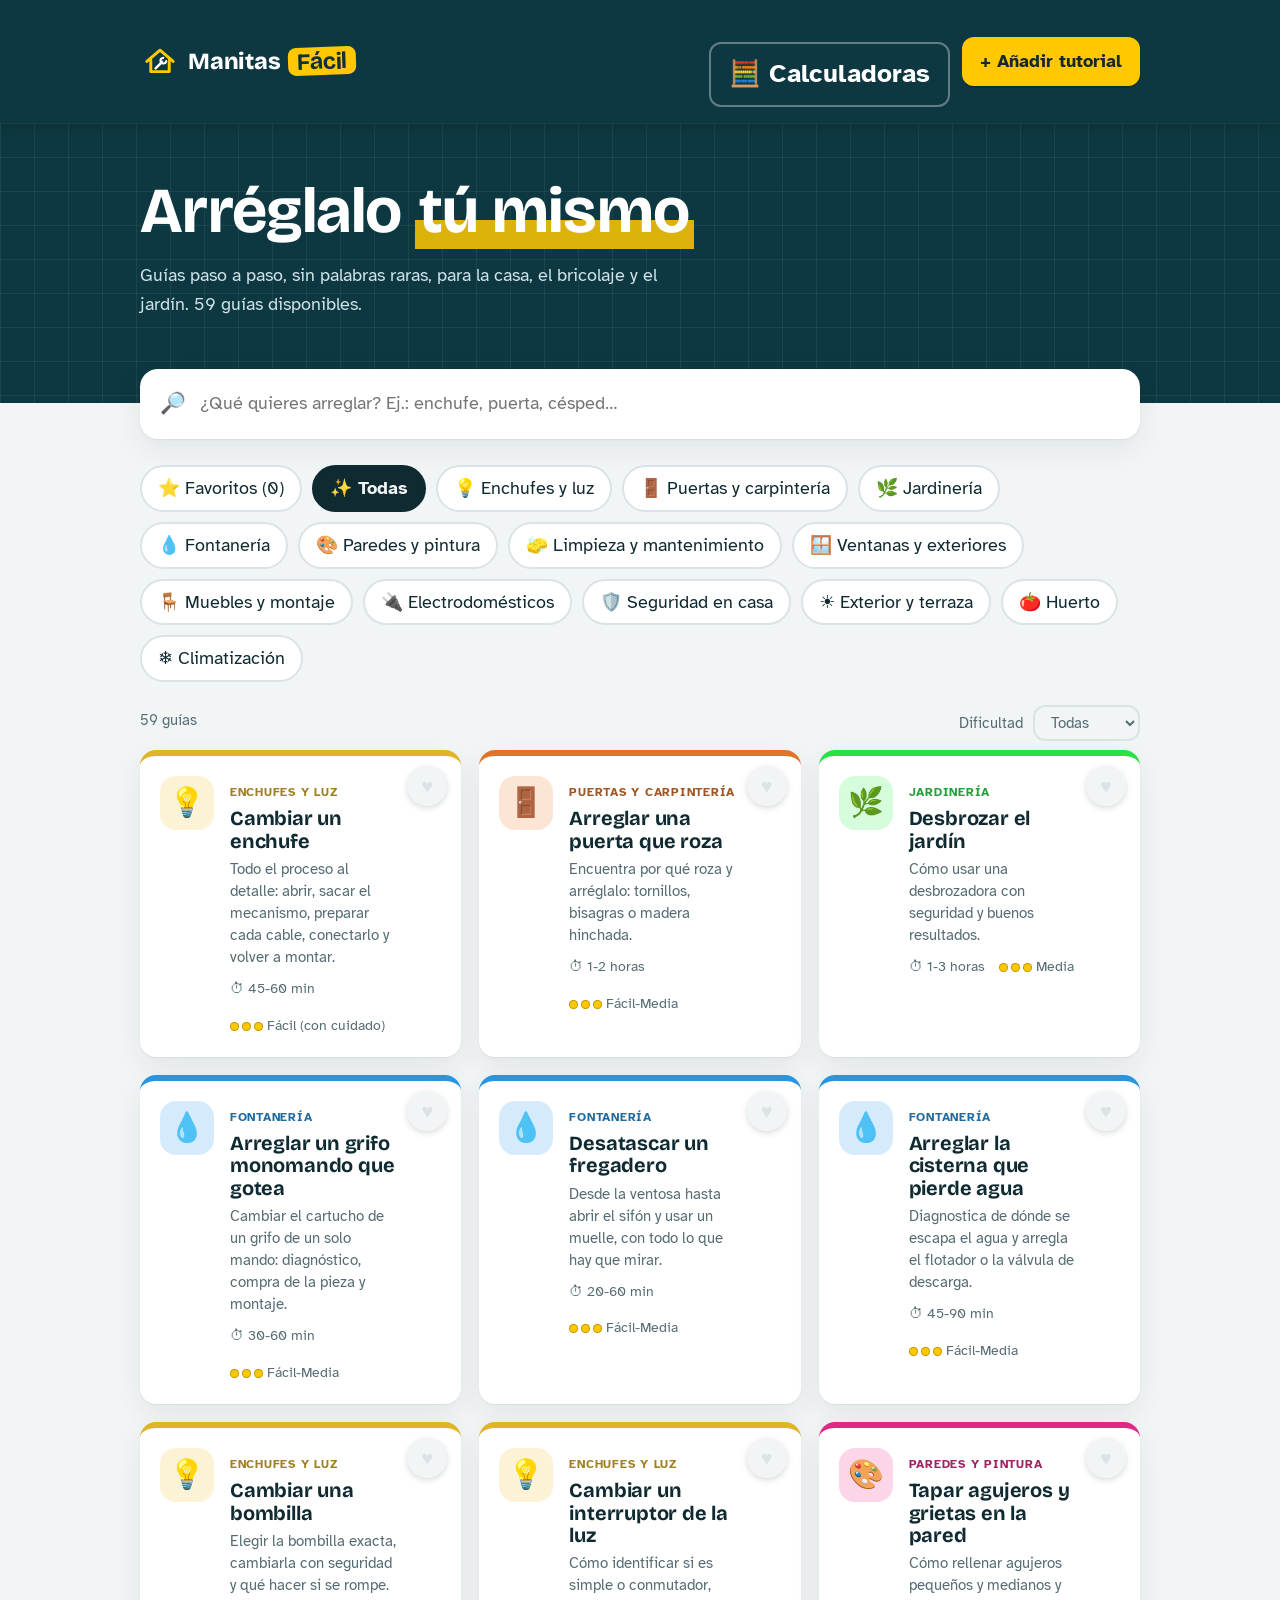
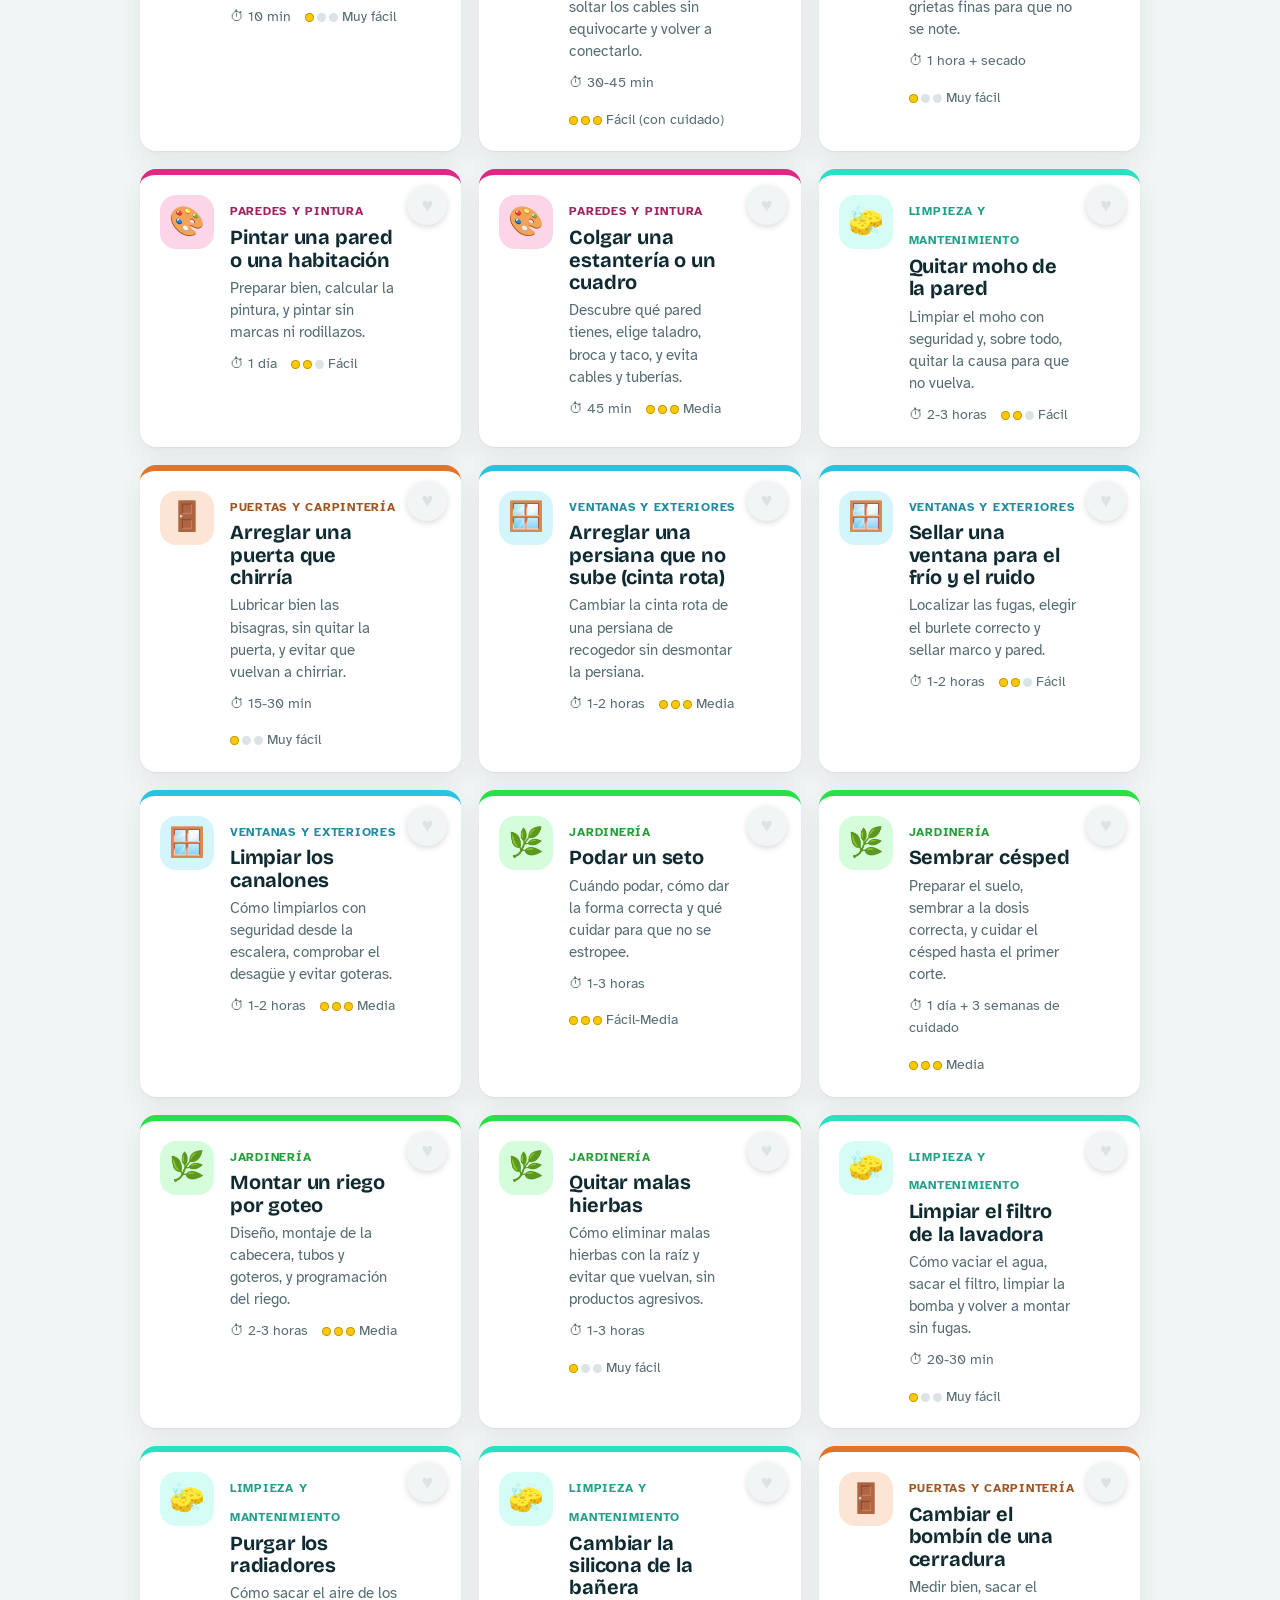
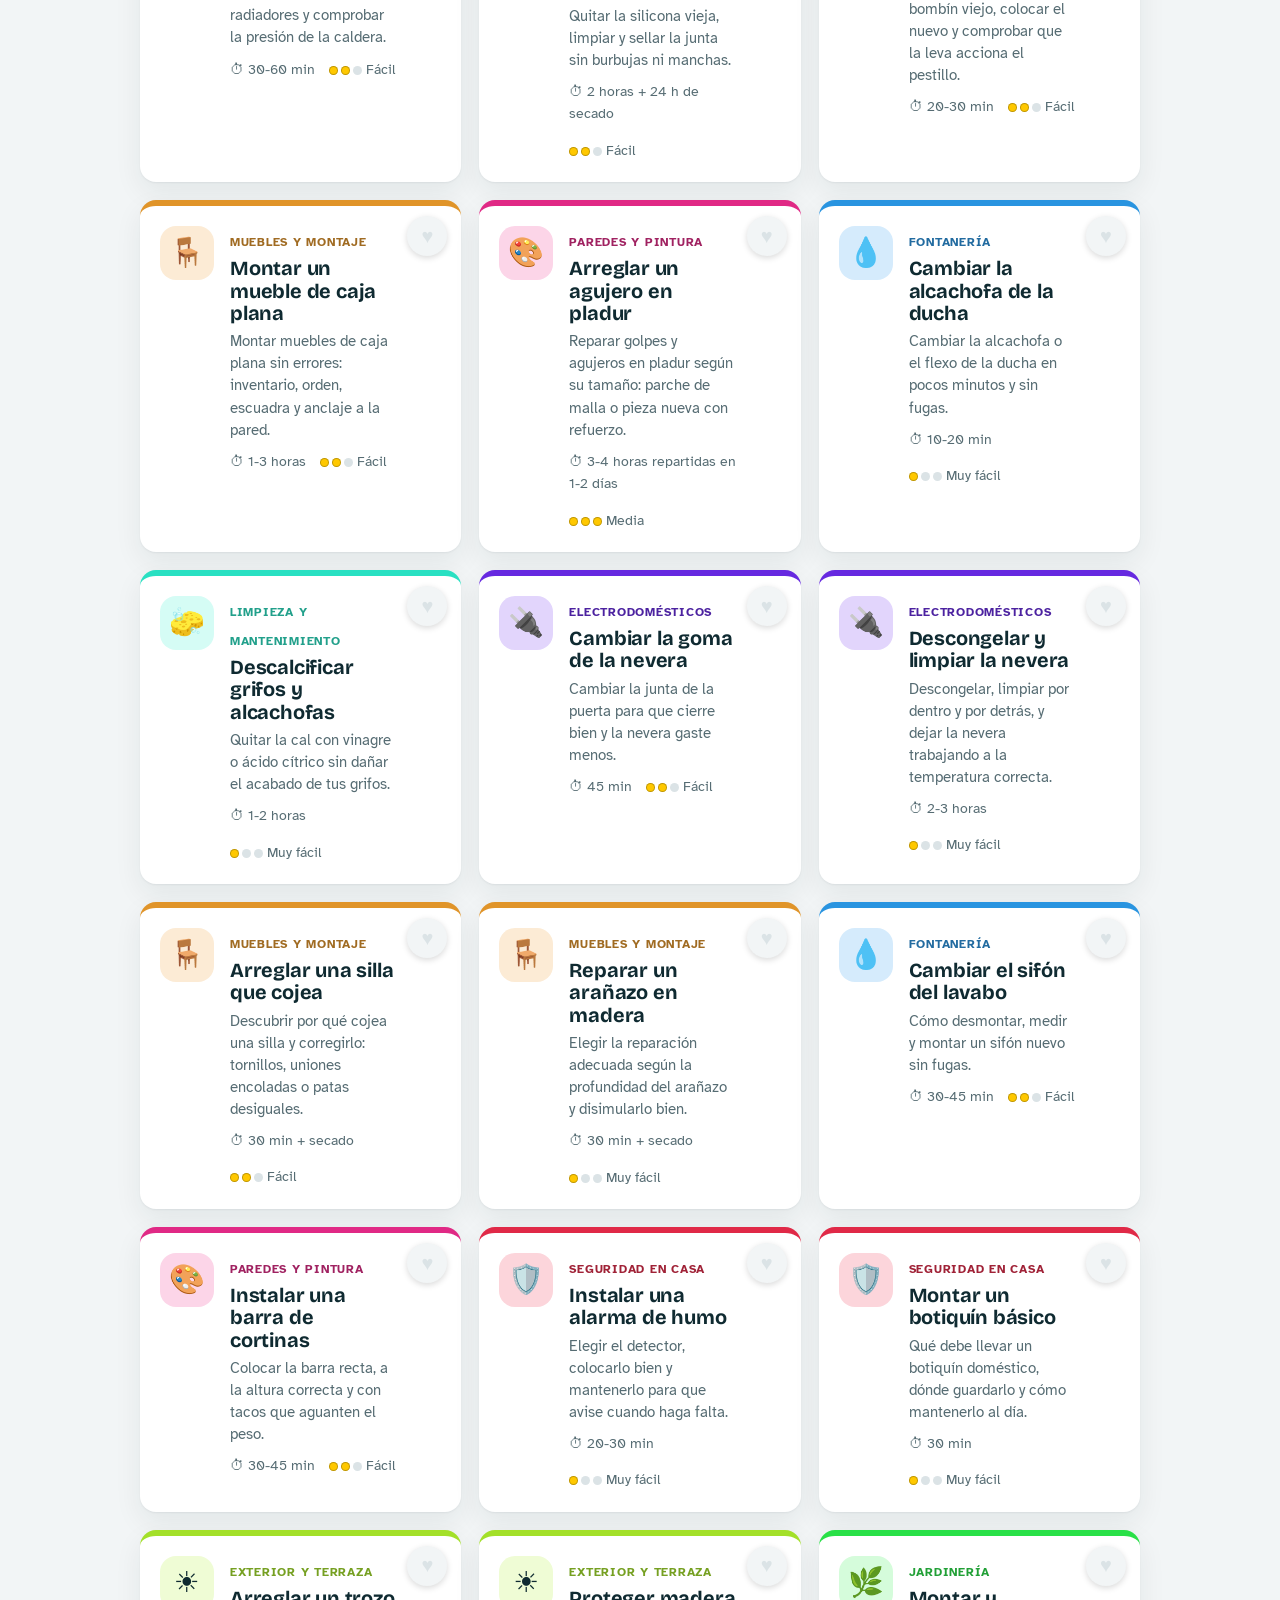
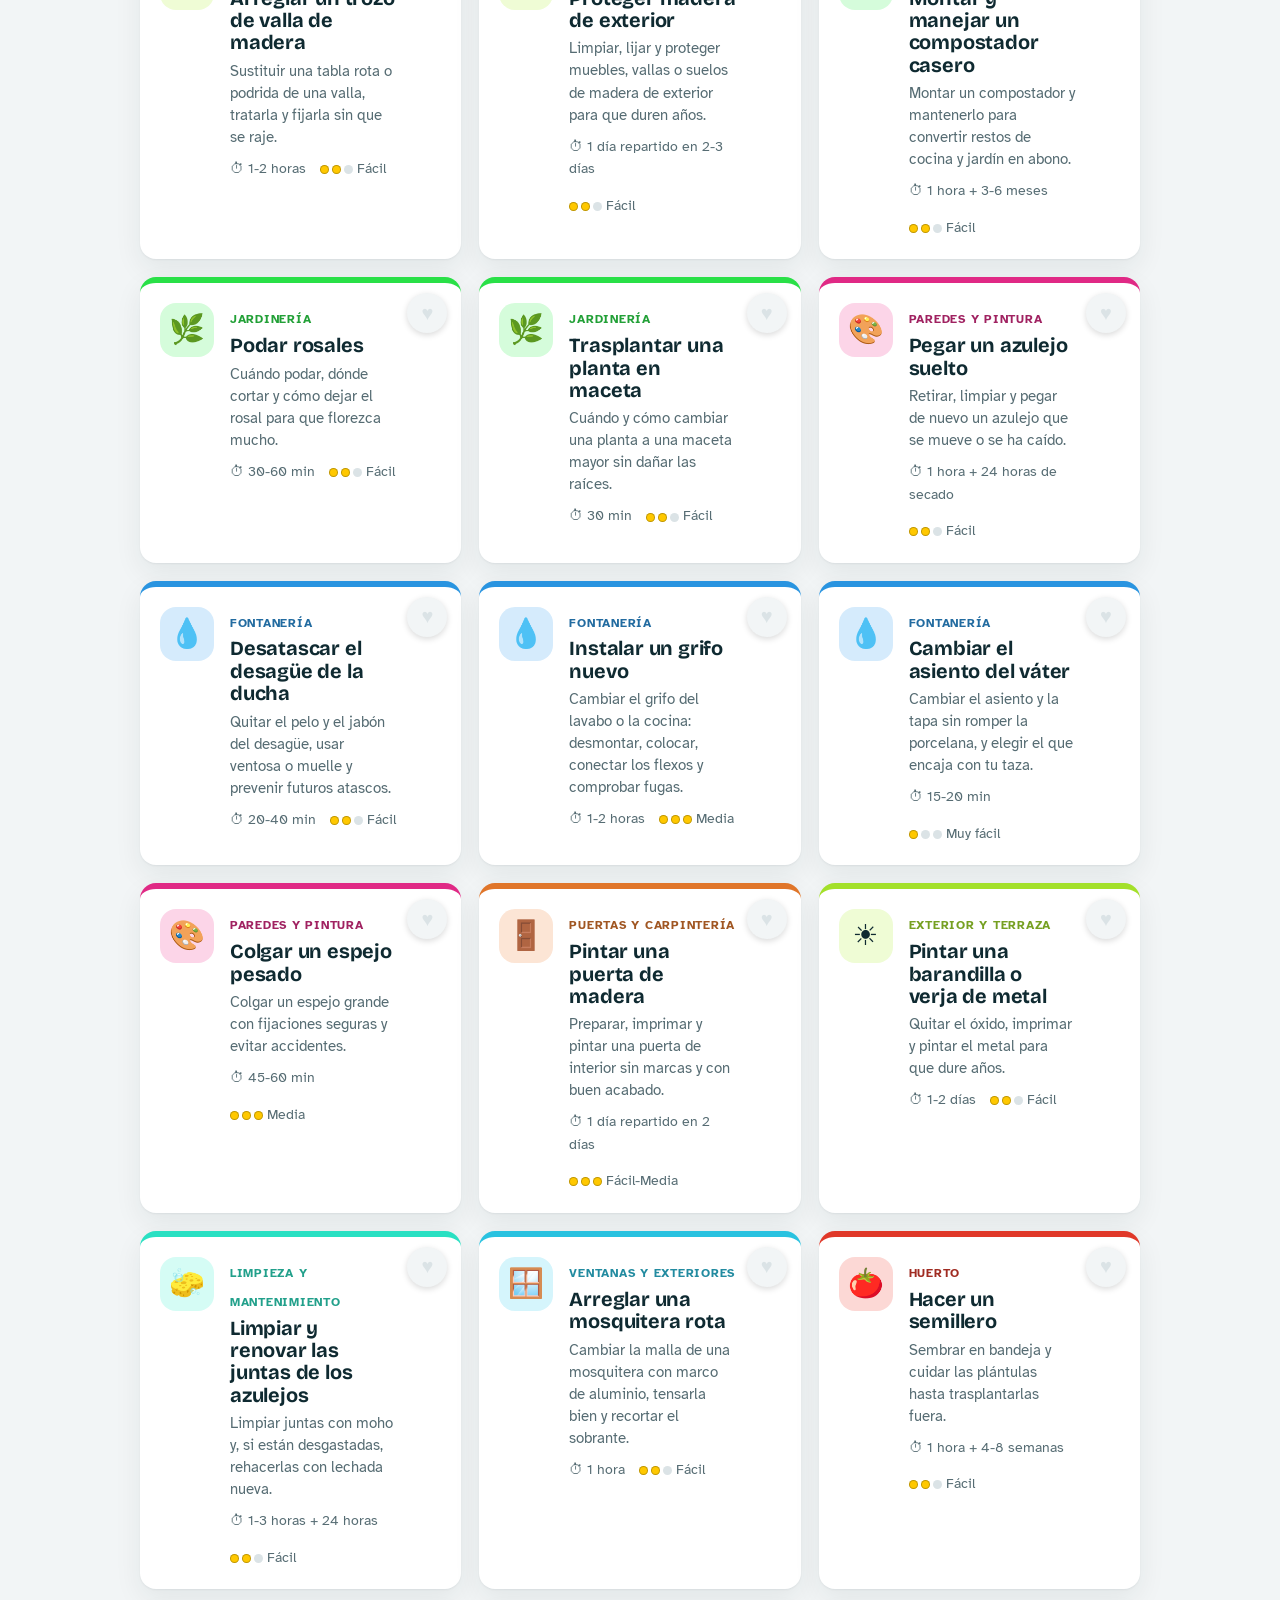
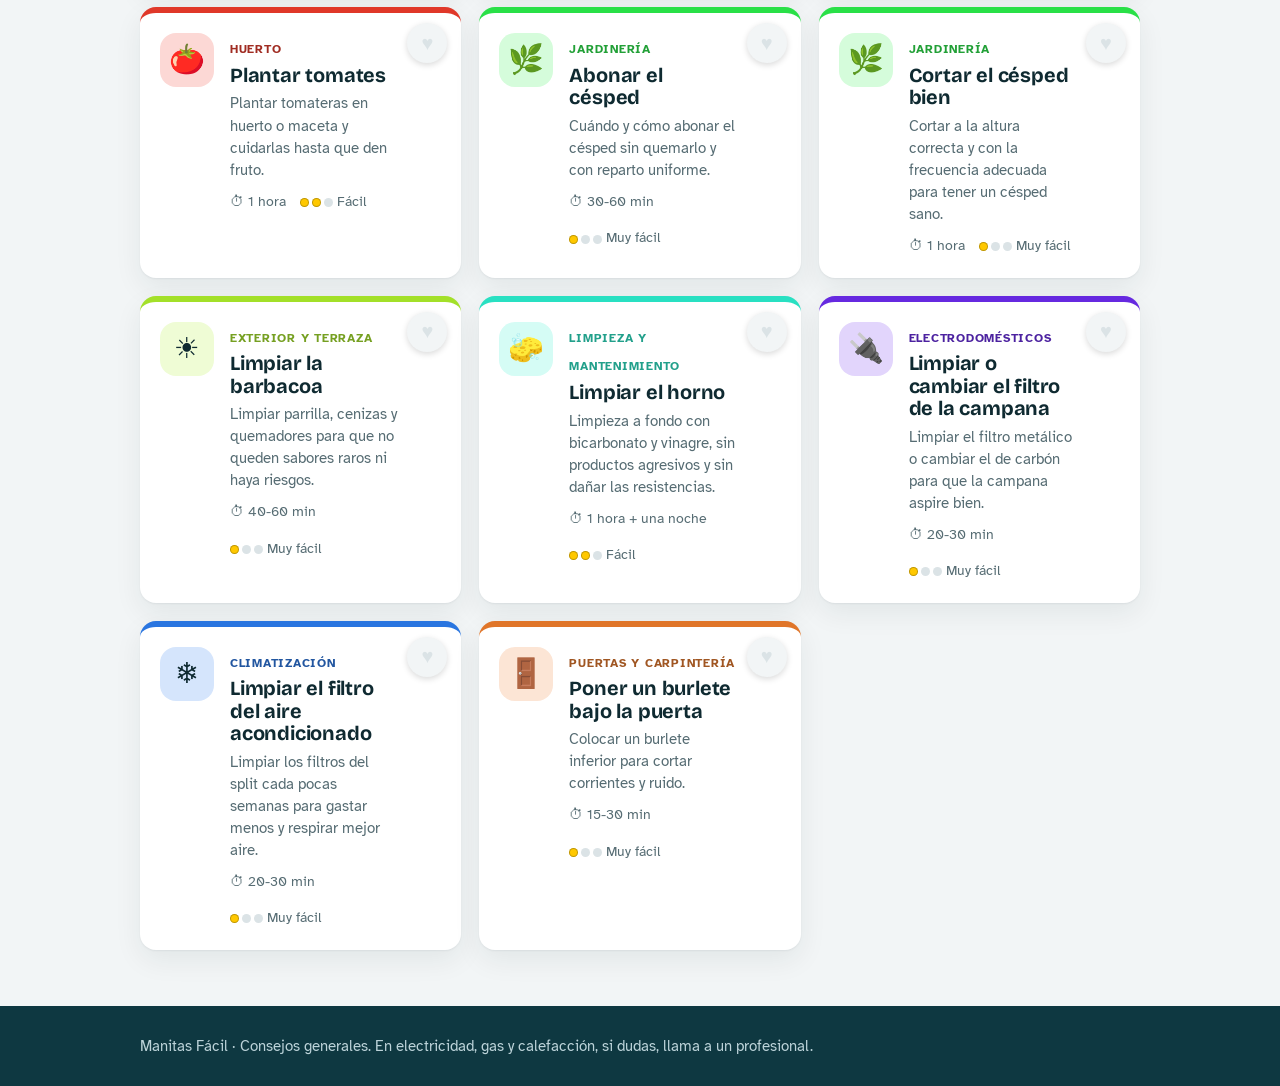
==== index.html @ fbd9626c "Add files via upload" ====
<!DOCTYPE html>
<html lang="es">
<head>
<meta charset="utf-8">
<meta name="viewport" content="width=device-width, initial-scale=1">
<meta name="theme-color" content="#0e3841">
<link rel="manifest" href="./manifest.webmanifest">
<title>Manitas Fácil · Arregla tú mismo, paso a paso</title>
<meta name="description" content="Tutoriales sencillos para reparaciones del hogar, bricolaje y jardinería, explicados sin tecnicismos.">
<link rel="icon" href="./icon.svg" type="image/svg+xml">
<link rel="apple-touch-icon" href="./icon.svg">
<link rel="preconnect" href="https://fonts.googleapis.com">
<link rel="preconnect" href="https://fonts.gstatic.com" crossorigin>
<link rel="stylesheet" href="https://fonts.googleapis.com/css2?family=Atkinson+Hyperlegible:wght@400;700&family=Bricolage+Grotesque:wght@700;800&display=swap">
<link rel="stylesheet" href="./css/styles.css">
</head>
<body>
<a class="skip" href="#contenido">Saltar al contenido</a>
<header class="top"><div class="wrap">
  <a class="logo" href="./" aria-label="Manitas Fácil, inicio"><img src="./icon.svg" alt="" width="40" height="40"> Manitas<b>Fácil</b></a>
  <span class="sp"></span>
  <button id="btn-calc" class="btn sec">🧮 Calculadoras</button>
  <button id="btn-instalar" class="btn sec" hidden>⬇ Instalar app</button>
  <button id="btn-nuevo" class="btn">+ Añadir tutorial</button>
</div></header>

<section id="vista-lista">
  <div class="hero"><div class="wrap">
    <h1>Arréglalo <em>tú mismo</em></h1>
    <p>Guías paso a paso, sin palabras raras, para la casa, el bricolaje y el jardín. <span id="stats"></span></p>
  </div></div>
  <div class="wrap">
    <div class="buscar">
      <label for="q">¿Qué quieres arreglar?</label>
      <input id="q" type="search" placeholder="¿Qué quieres arreglar? Ej.: enchufe, puerta, césped…" autocomplete="off">
    </div>
    <div id="filtros" class="filtros" role="group" aria-label="Filtrar por categoría"></div>
    <div class="barra"><p id="contador" class="contador" aria-live="polite"></p><label class="niv">Dificultad <select id="niv"><option value="0">Todas</option><option value="1">Muy fácil</option><option value="2">Fácil</option><option value="3">Media</option></select></label></div>
    <ul id="lista" class="lista"></ul>
  </div>
</section>

<main id="contenido" class="wrap">
  <article id="vista-guia" hidden></article>
</main>

<dialog id="dlg">
  <form id="form" method="dialog">
    <h2>Nuevo tutorial</h2>
    <p class="nota">Se guarda solo en este navegador (localStorage).</p>
    <label>Título <input name="titulo" required></label>
    <label>Categoría <input name="categoria" list="cats" required placeholder="Ej.: Fontanería"></label>
    <datalist id="cats"></datalist>
    <div class="dos">
      <label>Tiempo estimado <input name="tiempo" placeholder="30 min" required></label>
      <label>Dificultad
        <select name="dificultad"><option>Muy fácil</option><option>Fácil</option><option>Media</option></select>
      </label>
    </div>
    <label>Herramientas y materiales (uno por línea)<textarea name="herramientas" rows="3" required></textarea></label>
    <label>Aviso de seguridad (opcional)<input name="seguridad"></label>
    <label>Pasos (uno por línea, cortos)<textarea name="pasos" rows="5" required></textarea></label>
    <label>¿Algo salió mal? (una línea por fallo: <em>fallo | solución</em>)<textarea name="problemas" rows="3"></textarea></label>
    <details>
      <summary>O pega un tutorial en formato JSON</summary>
      <textarea id="json" rows="5" placeholder='{"titulo":"…","categoria":"…","tiempo":"…","dificultad":"Fácil","herramientas":["…"],"pasos":[{"texto":"…"}]}'></textarea>
      <button type="button" id="btn-json" class="btn sec">Importar JSON</button>
    </details>
    <p id="err" class="err" role="alert"></p>
    <div class="acciones">
      <button value="cancel" class="btn sec" formnovalidate>Cancelar</button>
      <button type="submit" class="btn">Guardar tutorial</button>
    </div>
  </form>
</dialog>

<div id="modo" class="modo" hidden role="dialog" aria-modal="true" aria-label="Modo paso a paso">
  <div class="modo-top"><span id="m-tit"></span><button id="m-x" class="btn sec">Cerrar ✕</button></div>
  <div class="m-bar"><i id="m-bar"></i></div>
  <div class="modo-body"><p id="m-n"></p><h2 id="m-t"></h2><p id="m-d"></p><div id="m-f"></div></div>
  <div class="modo-nav"><button id="m-prev" class="btn sec">← Anterior</button><button id="m-next" class="btn">Siguiente →</button></div>
</div>
<dialog id="calc">
  <div class="dh"><h2>🧮 Calculadoras</h2><button id="calc-x" class="btn sec" aria-label="Cerrar">✕</button></div>
  <div class="tabs"><button class="chip" data-t="p" aria-pressed="true">🎨 Pintura</button><button class="chip" data-t="s" aria-pressed="false">🌱 Césped</button></div>
  <div id="t-p">
    <div class="grid3"><label>Largo (m)<input id="p-l" type="number" inputmode="decimal" min="0" step="0.1" value="4"></label><label>Ancho (m)<input id="p-a" type="number" inputmode="decimal" min="0" step="0.1" value="3"></label><label>Alto (m)<input id="p-h" type="number" inputmode="decimal" min="0" step="0.1" value="2.5"></label>
    <label>Puertas<input id="p-pu" type="number" min="0" value="1"></label><label>Ventanas<input id="p-ve" type="number" min="0" value="1"></label><label>Manos<input id="p-m" type="number" min="1" value="2"></label></div>
    <label>Rendimiento de la pintura (m² por litro, mira el bote)<input id="p-r" type="number" inputmode="decimal" min="1" step="0.5" value="10"></label>
    <label class="chk-l"><input id="p-t" type="checkbox"> Pintar también el techo</label>
    <div id="r-p" class="res-box"></div>
  </div>
  <div id="t-s" hidden>
    <div class="grid3"><label>Largo (m)<input id="s-l" type="number" inputmode="decimal" min="0" step="0.1" value="5"></label><label>Ancho (m)<input id="s-a" type="number" inputmode="decimal" min="0" step="0.1" value="4"></label><label>o m² directos<input id="s-m" type="number" inputmode="decimal" min="0" value=""></label></div>
    <label>Tipo de siembra<select id="s-d"><option value="30">Césped nuevo (30 g/m²)</option><option value="20">Resiembra de huecos (20 g/m²)</option><option value="15">Mantenimiento (15 g/m²)</option></select></label>
    <div id="r-s" class="res-box"></div>
  </div>
  <p class="nota">Cálculo orientativo: sigue siempre la dosis que indique el envase.</p>
</dialog>
<div id="tm" class="tm" hidden role="timer"><span id="tm-l"></span><strong id="tm-t">00:00</strong><button id="tm-x" class="btn sec">Parar</button></div>
<div id="toast" role="status" aria-live="polite"></div>
<footer class="pie"><div class="wrap">Manitas Fácil · Consejos generales. En electricidad, gas y calefacción, si dudas, llama a un profesional.</div></footer>
<script src="./js/data.js"></script>
<script src="./js/tutoriales-extra.js"></script>
<script src="./js/tutoriales-3.js"></script>
<script src="./js/tutoriales-4.js"></script>
<script src="./js/dibujos.js"></script>
<script src="./js/profundos.js"></script>
<script src="./js/profundos2.js"></script>
<script src="./js/profundos3.js"></script>
<script src="./js/profundos4.js"></script>
<script src="./js/profundos5.js"></script>
<script src="./js/profundos6.js"></script>
<script src="./js/profundos7.js"></script>
<script src="./js/profundos8.js"></script>
<script src="./js/profundos9.js"></script>
<script src="./js/profundos10.js"></script>
<script src="./js/profundos11.js"></script>
<script src="./js/profundos12.js"></script>
<script src="./js/app.js"></script>
</body>
</html>
---- css/styles.css ----
:root{--bg:#f2f5f6;--surf:#fff;--ink:#0f2a31;--mut:#566c73;--line:#dbe3e6;--teal:#0e3841;--yel:#ffc800;--red:#c0271d;--redbg:#fdeceb;--blue:#e6f2f7;--ok:#1f8a4c;--r:16px;--sh:0 1px 2px rgba(15,42,49,.06),0 10px 28px rgba(15,42,49,.07)}
@media (prefers-color-scheme:dark){:root{--bg:#0b1619;--surf:#122227;--ink:#e8f1f3;--mut:#9cb3b9;--line:#25383e;--teal:#09272e;--redbg:#3a1b19;--red:#ff9086;--blue:#12303a;--ok:#4cc17f;--sh:0 1px 2px rgba(0,0,0,.3),0 10px 28px rgba(0,0,0,.25)}}
*{box-sizing:border-box}
html{scroll-behavior:smooth}
body{margin:0;background:var(--bg);color:var(--ink);font:18px/1.6 "Atkinson Hyperlegible",system-ui,sans-serif}
h1,h2,h3,.logo{font-family:"Bricolage Grotesque","Atkinson Hyperlegible",sans-serif;line-height:1.12;letter-spacing:-.01em}
a{color:inherit}
:focus-visible{outline:3px solid var(--yel);outline-offset:3px;border-radius:6px}
.wrap{max-width:1040px;margin:0 auto;padding:0 20px}
.skip{position:absolute;left:-999px}.skip:focus{left:8px;top:8px;background:var(--yel);color:#111;padding:8px 12px;border-radius:8px;z-index:99}
.top{background:var(--teal);color:#fff;position:sticky;top:0;z-index:20;box-shadow:0 2px 12px rgba(0,0,0,.2)}
.top .wrap{display:flex;align-items:center;gap:12px;height:62px}
.logo{font-size:1.45rem;font-weight:800;text-decoration:none;display:flex;align-items:center;gap:8px}
.logo b{background:var(--yel);color:#12303a;padding:1px 9px;border-radius:8px;transform:rotate(-2deg);display:inline-block}
.top .sp{flex:1}
.btn{background:var(--yel);color:#14282d;border:0;border-radius:12px;padding:10px 18px;font:inherit;font-weight:700;cursor:pointer;box-shadow:0 2px 0 rgba(0,0,0,.18);transition:transform .12s}
.btn:hover{transform:translateY(-1px)}
.btn.sec{background:transparent;color:var(--ink);border:2px solid var(--line);box-shadow:none}
.hero{background:var(--teal);color:#fff;padding:52px 0 84px;background-image:linear-gradient(rgba(255,255,255,.06) 1px,transparent 1px),linear-gradient(90deg,rgba(255,255,255,.06) 1px,transparent 1px);background-size:34px 34px}
.hero h1{font-size:clamp(2.3rem,6.5vw,4rem);margin:0 0 14px;max-width:14ch}
.hero h1 em{font-style:normal;background:linear-gradient(transparent 62%,rgba(255,200,0,.85) 62%);padding:0 4px}
.hero p{margin:0;max-width:44ch;color:#cfe3e8;font-size:1.15rem}
.buscar{margin:-34px auto 0;position:relative;z-index:2}
.buscar label{position:absolute;left:-999px}
.buscar input{width:100%;font:inherit;font-size:1.15rem;padding:18px 22px 18px 58px;border-radius:18px;border:2px solid transparent;background:var(--surf);color:var(--ink);box-shadow:var(--sh)}
.buscar::before{content:"🔎";position:absolute;left:20px;top:50%;transform:translateY(-50%);font-size:1.3rem;z-index:1}
.buscar input:focus{border-color:var(--yel);outline:none}
.filtros{display:flex;gap:10px;margin:26px 0 8px;overflow-x:auto;padding-bottom:6px;scrollbar-width:thin}
@media(min-width:900px){.filtros{flex-wrap:wrap;overflow:visible}}
.chip{flex:none;border:2px solid var(--line);background:var(--surf);color:var(--ink);border-radius:99px;padding:7px 16px;font:inherit;cursor:pointer;white-space:nowrap}
.chip:hover{border-color:var(--ink)}
.chip[aria-pressed=true]{background:var(--ink);color:var(--bg);border-color:var(--ink);font-weight:700}
.contador{color:var(--mut);margin:12px 0 18px;font-size:.95rem}
.lista{list-style:none;padding:0;margin:0 0 56px;display:grid;grid-template-columns:repeat(auto-fill,minmax(300px,1fr));gap:18px}
.tarjeta{display:flex;gap:16px;height:100%;text-decoration:none;background:var(--surf);border-radius:var(--r);padding:20px;box-shadow:var(--sh);border-top:6px solid hsl(var(--h) 75% 52%);transition:transform .15s,box-shadow .15s}
.tarjeta:hover{transform:translateY(-4px);box-shadow:0 14px 34px rgba(15,42,49,.16)}
.ico{flex:none;width:54px;height:54px;border-radius:16px;display:grid;place-items:center;font-size:1.8rem;background:hsl(var(--h) 85% 91%)}
@media(prefers-color-scheme:dark){.ico{background:hsl(var(--h) 38% 24%)}}
.cat{font-size:.78rem;font-weight:700;letter-spacing:.06em;text-transform:uppercase;color:hsl(var(--h) 65% 38%)}
@media(prefers-color-scheme:dark){.cat{color:hsl(var(--h) 75% 70%)}}
.tarjeta h2{font-size:1.25rem;margin:2px 0 6px}
.res{margin:0 0 10px;color:var(--mut);font-size:.95rem;line-height:1.45}
.ms{margin:0;font-size:.88rem;color:var(--mut);display:flex;gap:14px;flex-wrap:wrap;align-items:center}
.dots{display:inline-flex;gap:3px;vertical-align:middle;margin-right:4px}.dots i{width:9px;height:9px;border-radius:50%;background:var(--line)}.dots i.on{background:var(--yel);box-shadow:inset 0 0 0 1px rgba(0,0,0,.25)}
.vacio{grid-column:1/-1;border:2px dashed var(--line);border-radius:var(--r);padding:28px;text-align:center;color:var(--mut)}
.volver{display:inline-flex;align-items:center;gap:6px;margin:26px 0 14px;font-weight:700;text-decoration:none;background:var(--surf);padding:8px 16px;border-radius:99px;box-shadow:var(--sh)}
.g-head{background:hsl(var(--h) 85% 92%);border-radius:24px;padding:30px 28px;margin-bottom:22px;border-left:10px solid hsl(var(--h) 75% 50%)}
@media(prefers-color-scheme:dark){.g-head{background:hsl(var(--h) 35% 17%)}}
.g-head h1{font-size:clamp(1.9rem,5vw,3rem);margin:8px 0 10px}
.g-head .res{font-size:1.1rem;color:var(--ink);opacity:.82;margin:0 0 16px}
.meta{display:flex;flex-wrap:wrap;gap:10px;margin:0;padding:0;list-style:none}
.meta li{background:var(--surf);border-radius:99px;padding:6px 14px;font-weight:700;font-size:.95rem;box-shadow:0 1px 2px rgba(0,0,0,.08)}
.seguridad{display:flex;gap:14px;background:var(--redbg);border:2px solid var(--red);border-radius:var(--r);padding:16px 20px;margin:0 0 22px}
.seguridad .sico{font-size:1.8rem;line-height:1}.seguridad strong{color:var(--red);font-size:1.05rem}.seguridad p{margin:2px 0 0}
.card{background:var(--surf);border-radius:var(--r);padding:22px 24px;box-shadow:var(--sh);margin-bottom:18px}
.card.azul{background:var(--blue)}
.card h2{font-size:1.25rem;margin:0 0 10px;display:flex;align-items:center;gap:10px}
.cols{display:grid;grid-template-columns:1fr;gap:18px;margin-bottom:18px}
@media(min-width:820px){.cols{grid-template-columns:1fr 1fr}.cols .card{margin:0}}
.lst{list-style:none;padding:0;margin:0}.lst li{position:relative;padding:5px 0 5px 30px}.lst li::before{content:"✓";position:absolute;left:0;top:5px;width:20px;height:20px;border-radius:50%;background:hsl(var(--h) 70% 45%);color:#fff;font-size:.72rem;display:grid;place-items:center;font-weight:700}
.sec{font-size:1.6rem;margin:34px 0 8px}
.prog{display:flex;align-items:center;gap:12px;color:var(--mut);font-size:.92rem;margin:0 0 18px}
.bar{flex:1;height:8px;background:var(--line);border-radius:9px;overflow:hidden}.bar i{display:block;height:100%;width:0;background:var(--ok);transition:width .3s}
.pasos{list-style:none;counter-reset:p;padding:0;margin:0}
.pasos li{display:flex;gap:16px;margin:0 0 6px;position:relative}
.pasos li::after{content:"";position:absolute;left:21px;top:46px;bottom:-4px;width:3px;background:var(--line);border-radius:3px}
.pasos li:last-child::after{display:none}
.num{flex:none;width:44px;height:44px;border-radius:50%;border:0;background:hsl(var(--h) 70% 38%);color:#fff;font:800 1.1rem "Bricolage Grotesque",sans-serif;cursor:pointer;z-index:1;box-shadow:0 3px 8px rgba(0,0,0,.2)}
.num[aria-pressed=true]{background:var(--ok)}.num[aria-pressed=true]::before{content:"✓"}.num[aria-pressed=true] span{display:none}
.pbody{flex:1;background:var(--surf);border-radius:var(--r);padding:16px 20px;box-shadow:var(--sh);margin-bottom:14px;min-width:0}
.pbody strong{display:block;font-size:1.1rem}
.detalle{margin:8px 0 0;white-space:pre-line;color:var(--ink);opacity:.9}
.pasos li.hecho .pbody{opacity:.55}.pasos li.hecho .pbody strong{text-decoration:line-through}
figure{margin:14px 0 0;max-width:400px;background:hsl(var(--h) 60% 96%);border:2px solid hsl(var(--h) 40% 85%);border-radius:14px;padding:10px}
@media(prefers-color-scheme:dark){figure{background:hsl(var(--h) 25% 14%);border-color:hsl(var(--h) 25% 26%)}}
figure svg{width:100%;height:auto;display:block}
details.fallo{background:var(--surf);border-radius:var(--r);box-shadow:var(--sh);margin:0 0 10px;overflow:hidden}
details.fallo summary{cursor:pointer;font-weight:700;padding:16px 54px 16px 20px;list-style:none;position:relative}
details.fallo summary::-webkit-details-marker{display:none}
details.fallo summary::after{content:"+";position:absolute;right:18px;top:50%;transform:translateY(-50%);width:28px;height:28px;border-radius:50%;background:var(--yel);color:#14282d;display:grid;place-items:center;font-size:1.3rem}
details.fallo[open] summary::after{content:"−"}
details.fallo p{margin:0;padding:0 20px 18px}
.borrar{margin:30px 0;color:var(--red);border-color:var(--red)}
dialog{max-width:640px;width:calc(100% - 24px);border:0;border-radius:22px;background:var(--surf);color:var(--ink);padding:24px;box-shadow:0 24px 64px rgba(0,0,0,.4)}
dialog::backdrop{background:rgba(5,20,24,.6);backdrop-filter:blur(3px)}
dialog h2{margin:0 0 4px}
dialog label{display:block;font-weight:700;margin:14px 0}
dialog label>*{font-weight:400;margin-top:5px}
input,select,textarea{width:100%;font:inherit;color:inherit;background:var(--bg);border:2px solid var(--line);border-radius:12px;padding:10px 14px}
input:focus,select:focus,textarea:focus{border-color:var(--ink);outline:none}
.dos{display:grid;grid-template-columns:1fr 1fr;gap:12px}
.acciones{display:flex;justify-content:flex-end;gap:10px;margin-top:16px}
.nota{color:var(--mut);margin:0}.err{color:var(--red);font-weight:700;min-height:1.2em}
.pie{background:var(--teal);color:#bcd3d9;padding:28px 0;margin-top:20px;font-size:.95rem}
@media print{.top,.hero,.buscar,.volver,.filtros,.pie,.borrar{display:none}.pbody,.card{box-shadow:none;border:1px solid #ccc}}
.top .btn.sec{color:#fff;border-color:rgba(255,255,255,.35)}
.rel{position:relative}.rel .tarjeta{padding-right:64px}
.fav{position:absolute;top:16px;right:14px;z-index:2;width:40px;height:40px;border-radius:50%;border:0;background:var(--bg);color:var(--line);font-size:1.25rem;cursor:pointer;box-shadow:0 2px 6px rgba(0,0,0,.15)}
.fav[aria-pressed=true]{color:#e0245e}
.barra{display:flex;justify-content:space-between;align-items:center;gap:12px;flex-wrap:wrap}
.niv{color:var(--mut);font-size:.95rem}.niv select{width:auto;padding:6px 12px;margin-left:6px}
.acc{display:flex;flex-wrap:wrap;gap:10px;margin-top:18px}.acc .btn{padding:9px 16px}.acc .btn.sec{background:var(--surf);border-color:transparent}
.lnk{background:none;border:0;color:var(--ink);text-decoration:underline;font:inherit;cursor:pointer}
.modo{position:fixed;inset:0;z-index:60;background:var(--bg);display:flex;flex-direction:column}.modo[hidden]{display:none}
.modo-top{display:flex;align-items:center;gap:12px;padding:12px 16px;background:var(--teal);color:#fff}.modo-top span{flex:1;font-weight:700}
.m-bar{height:6px;background:var(--line)}.m-bar i{display:block;height:100%;width:0;background:var(--yel);transition:width .25s}
.modo-body{flex:1;overflow:auto;padding:26px 20px;max-width:760px;margin:0 auto;width:100%}
#m-n{color:var(--mut);font-weight:700;margin:0}.modo-body h2{font-size:clamp(1.7rem,6vw,2.5rem);margin:6px 0 14px}#m-d{font-size:1.2rem;white-space:pre-line}
.modo-nav{display:flex;gap:10px;padding:14px 16px calc(14px + env(safe-area-inset-bottom));background:var(--surf);box-shadow:0 -4px 16px rgba(0,0,0,.12)}
.modo-nav .btn{flex:1;padding:16px;font-size:1.1rem}.modo-nav .btn:disabled{opacity:.4}
.sin-scroll{overflow:hidden}
#toast{position:fixed;left:50%;bottom:28px;transform:translate(-50%,20px);background:var(--ink);color:var(--bg);padding:12px 22px;border-radius:99px;opacity:0;pointer-events:none;transition:.25s;z-index:99;font-weight:700}#toast.on{opacity:1;transform:translate(-50%,0)}
@media print{.acc,.prog,.modo,#toast{display:none}}
.top .wrap{flex-wrap:wrap;height:auto;min-height:62px;padding-top:8px;padding-bottom:8px}
.logo img{border-radius:11px;display:block}
@media(max-width:640px){.top .btn{padding:8px 11px;font-size:.85rem}.logo{font-size:1.15rem}.logo img{width:32px;height:32px}.top .wrap{gap:8px}}
.tm-row{margin:10px 0 0;display:flex;gap:8px;flex-wrap:wrap}
.tmr{border:0;border-radius:99px;background:var(--yel);color:#14282d;font:700 .95rem inherit;padding:7px 14px;cursor:pointer;box-shadow:0 2px 0 rgba(0,0,0,.18)}
.tm{position:fixed;left:50%;bottom:84px;transform:translateX(-50%);z-index:70;background:var(--teal);color:#fff;border-radius:18px;padding:10px 12px 10px 18px;display:flex;align-items:center;gap:14px;box-shadow:0 10px 30px rgba(0,0,0,.35);max-width:calc(100% - 24px)}
.tm[hidden]{display:none}.tm span{max-width:30vw;overflow:hidden;text-overflow:ellipsis;white-space:nowrap;font-size:.9rem;color:#cfe3e8}.tm strong{font:800 1.6rem "Bricolage Grotesque",sans-serif;font-variant-numeric:tabular-nums}.tm .btn.sec{color:#fff;border-color:rgba(255,255,255,.4);padding:7px 14px}
.dh{display:flex;justify-content:space-between;align-items:center;gap:12px}.dh h2{margin:0}
.tabs{display:flex;gap:10px;margin:14px 0}
.grid3{display:grid;grid-template-columns:repeat(3,1fr);gap:12px}@media(max-width:520px){.grid3{grid-template-columns:1fr 1fr}}
.res-box{background:var(--blue);border-radius:14px;padding:16px 18px;margin-top:14px}.res-box strong{font-size:1.7rem;font-family:"Bricolage Grotesque",sans-serif}.res-box p{margin:6px 0 0;font-size:.95rem}
.chk-l{display:flex!important;gap:10px;align-items:center}.chk-l input{width:auto}
#calc{max-height:92vh;overflow:auto}
@media print{.tm,#calc{display:none}}
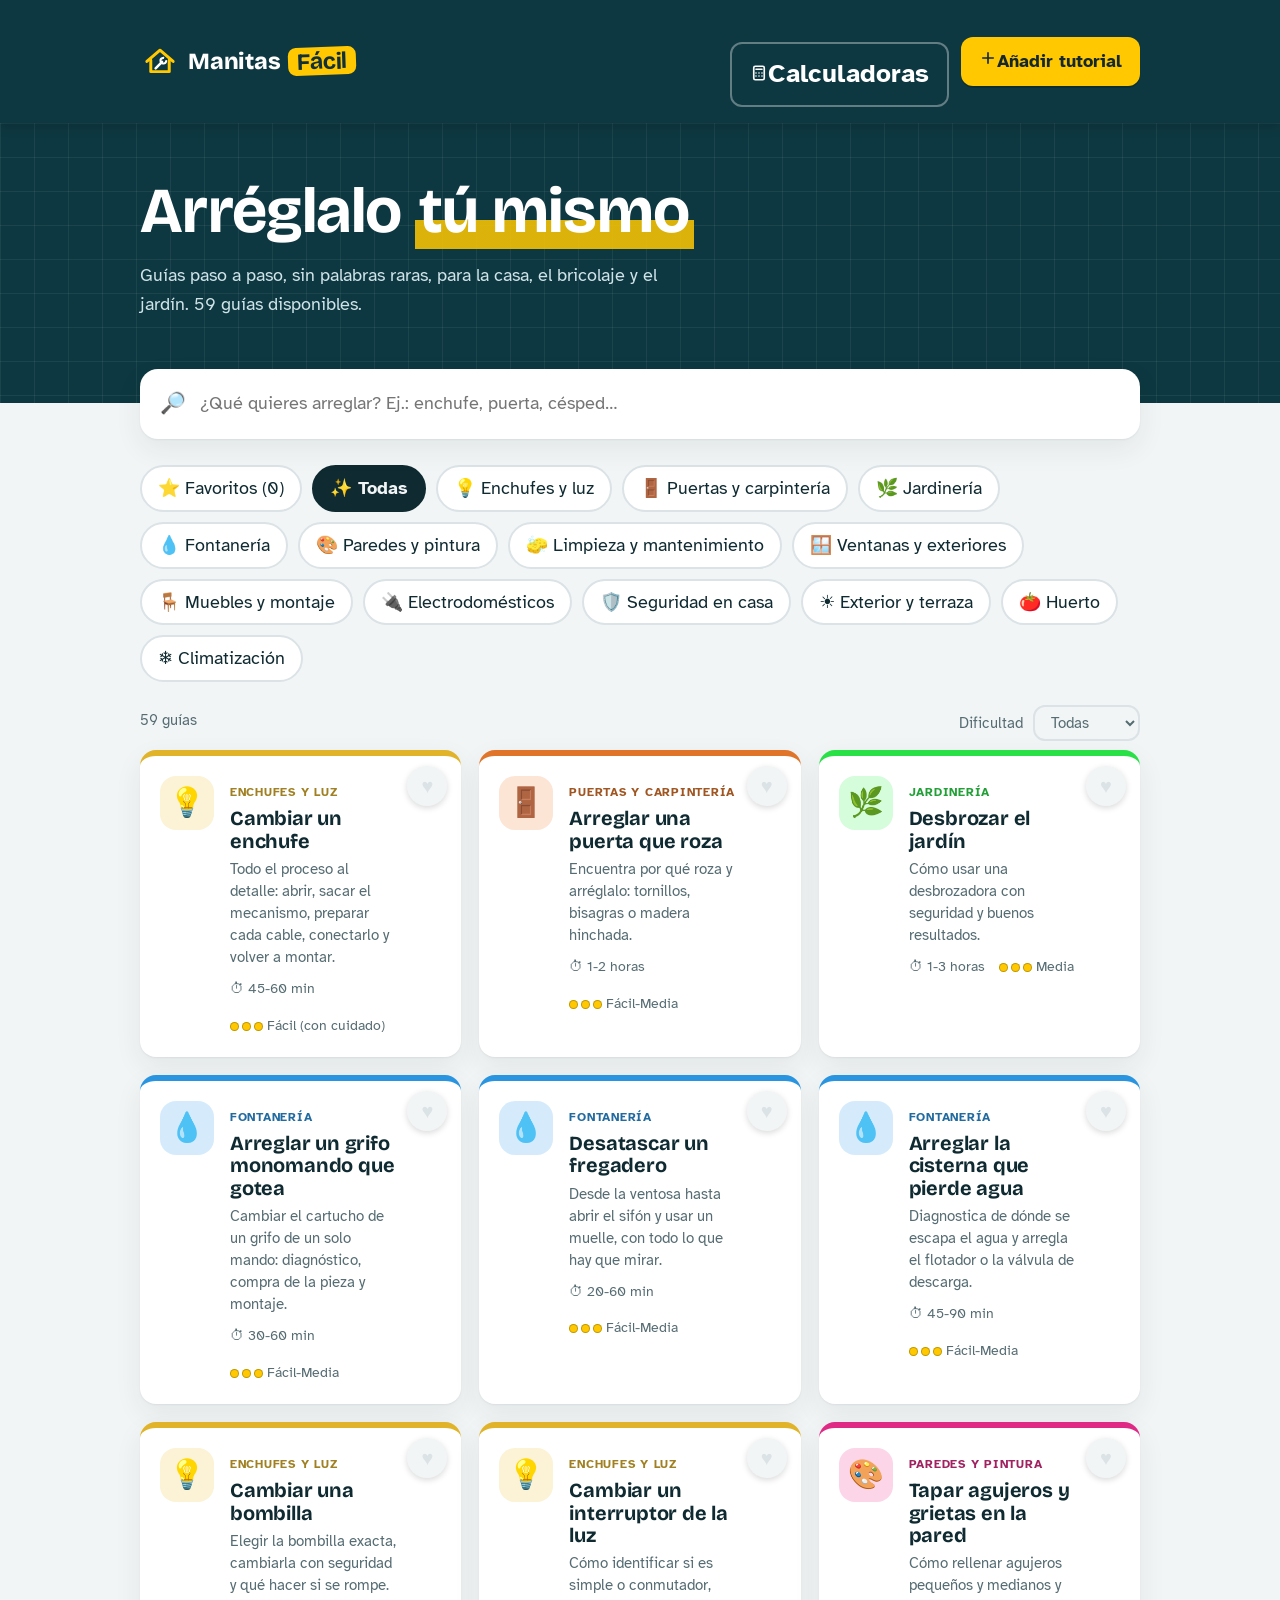
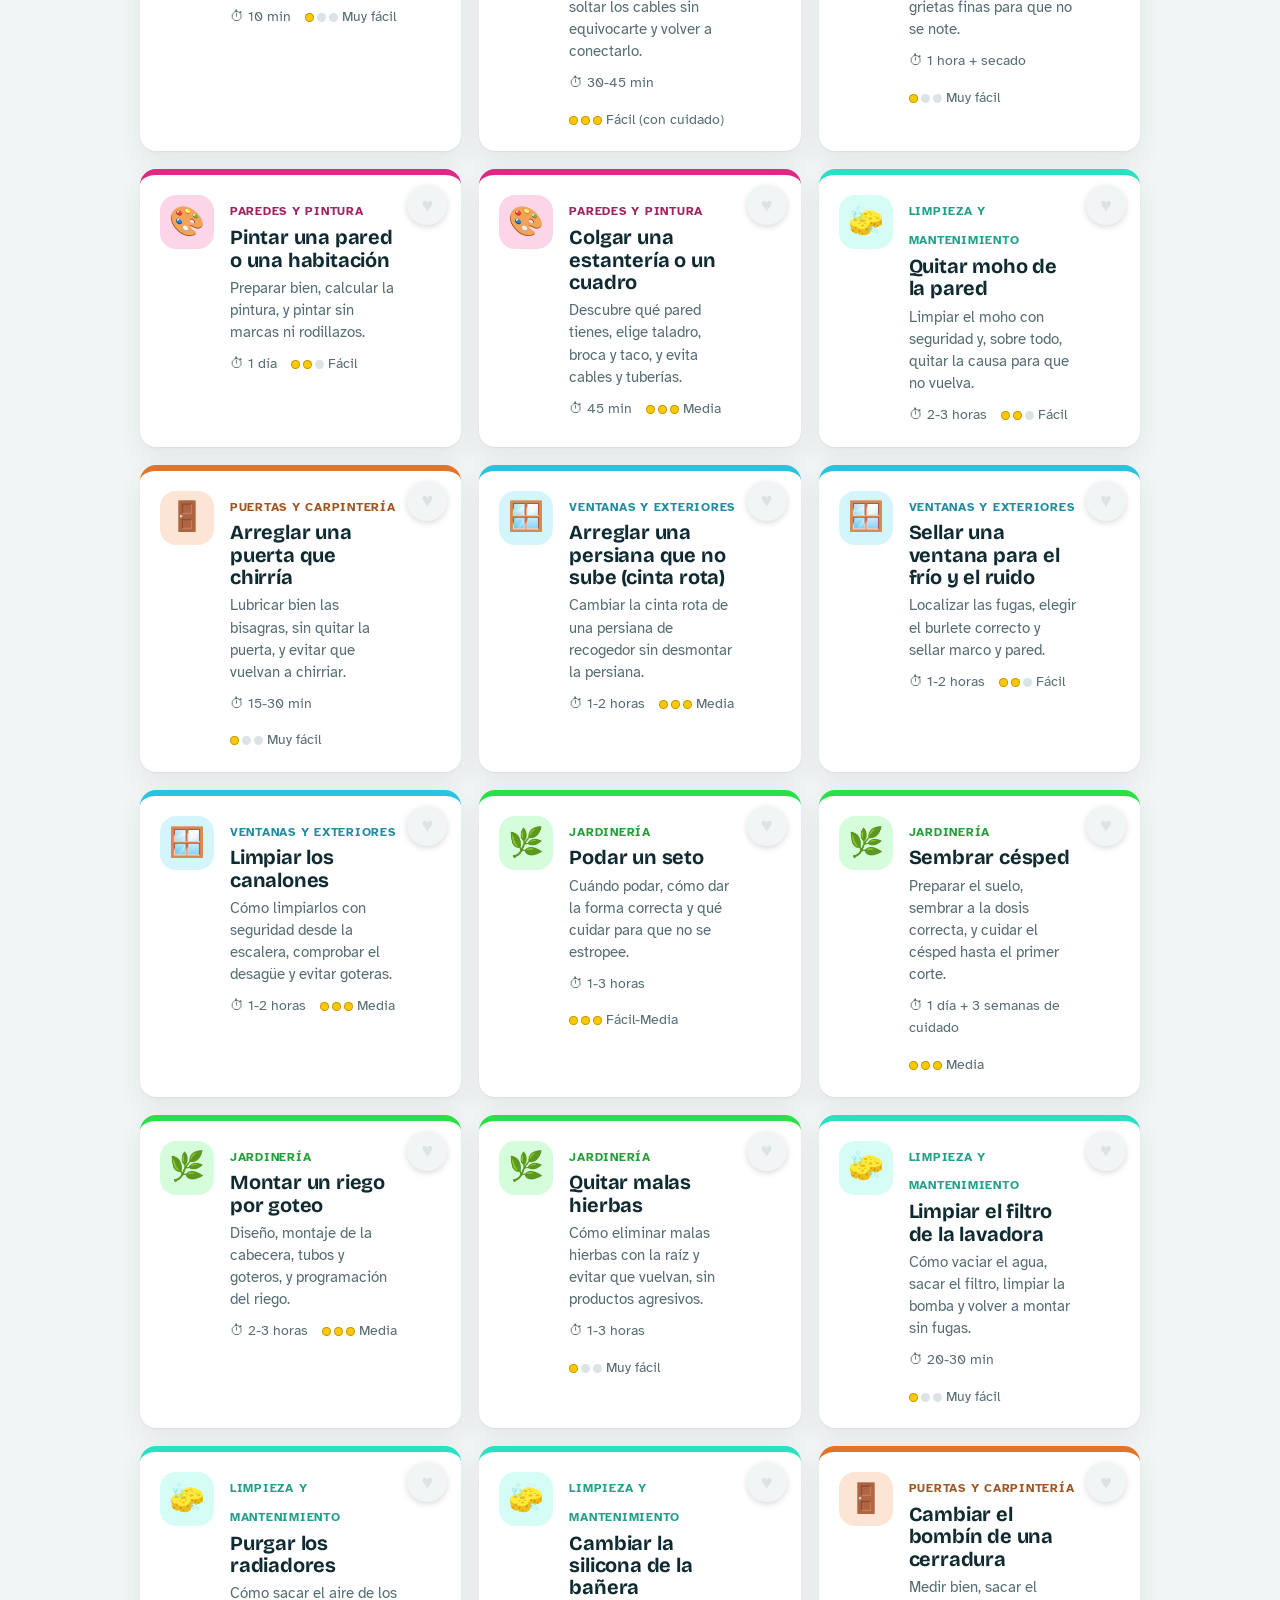
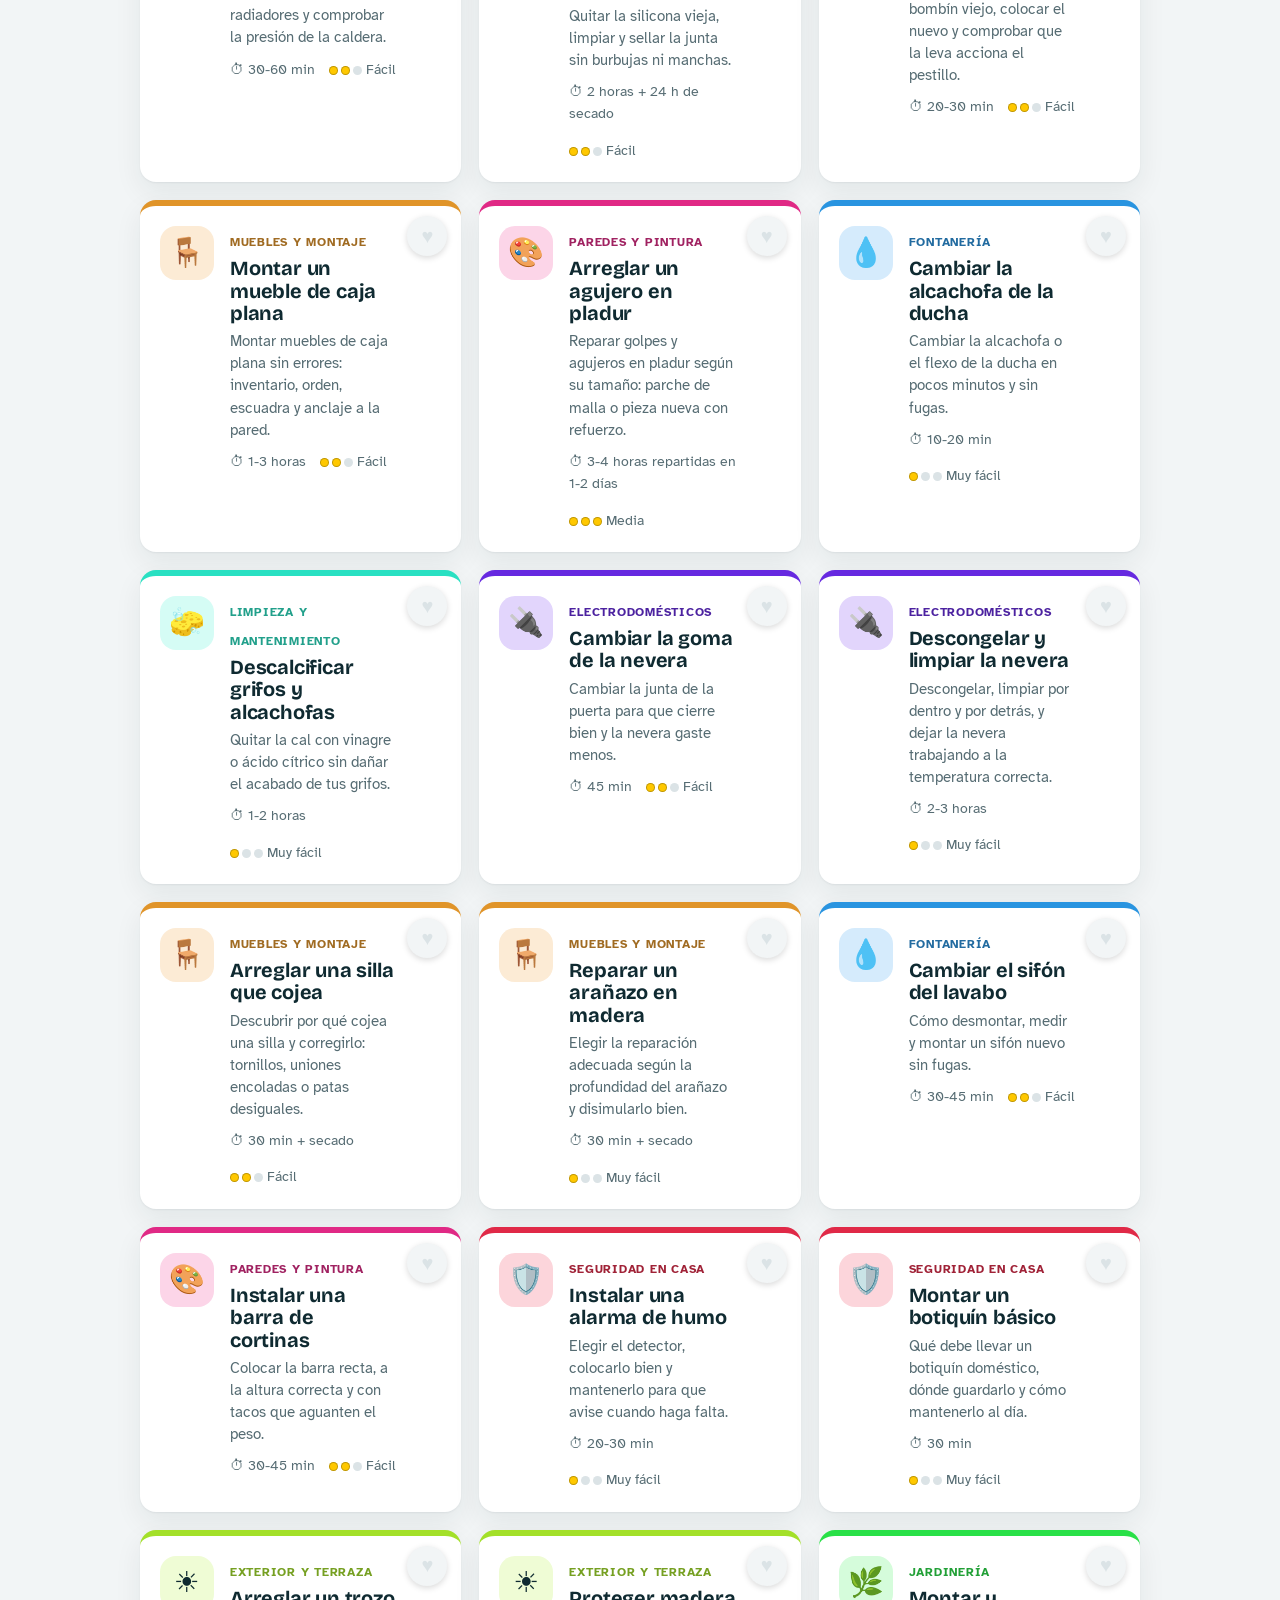
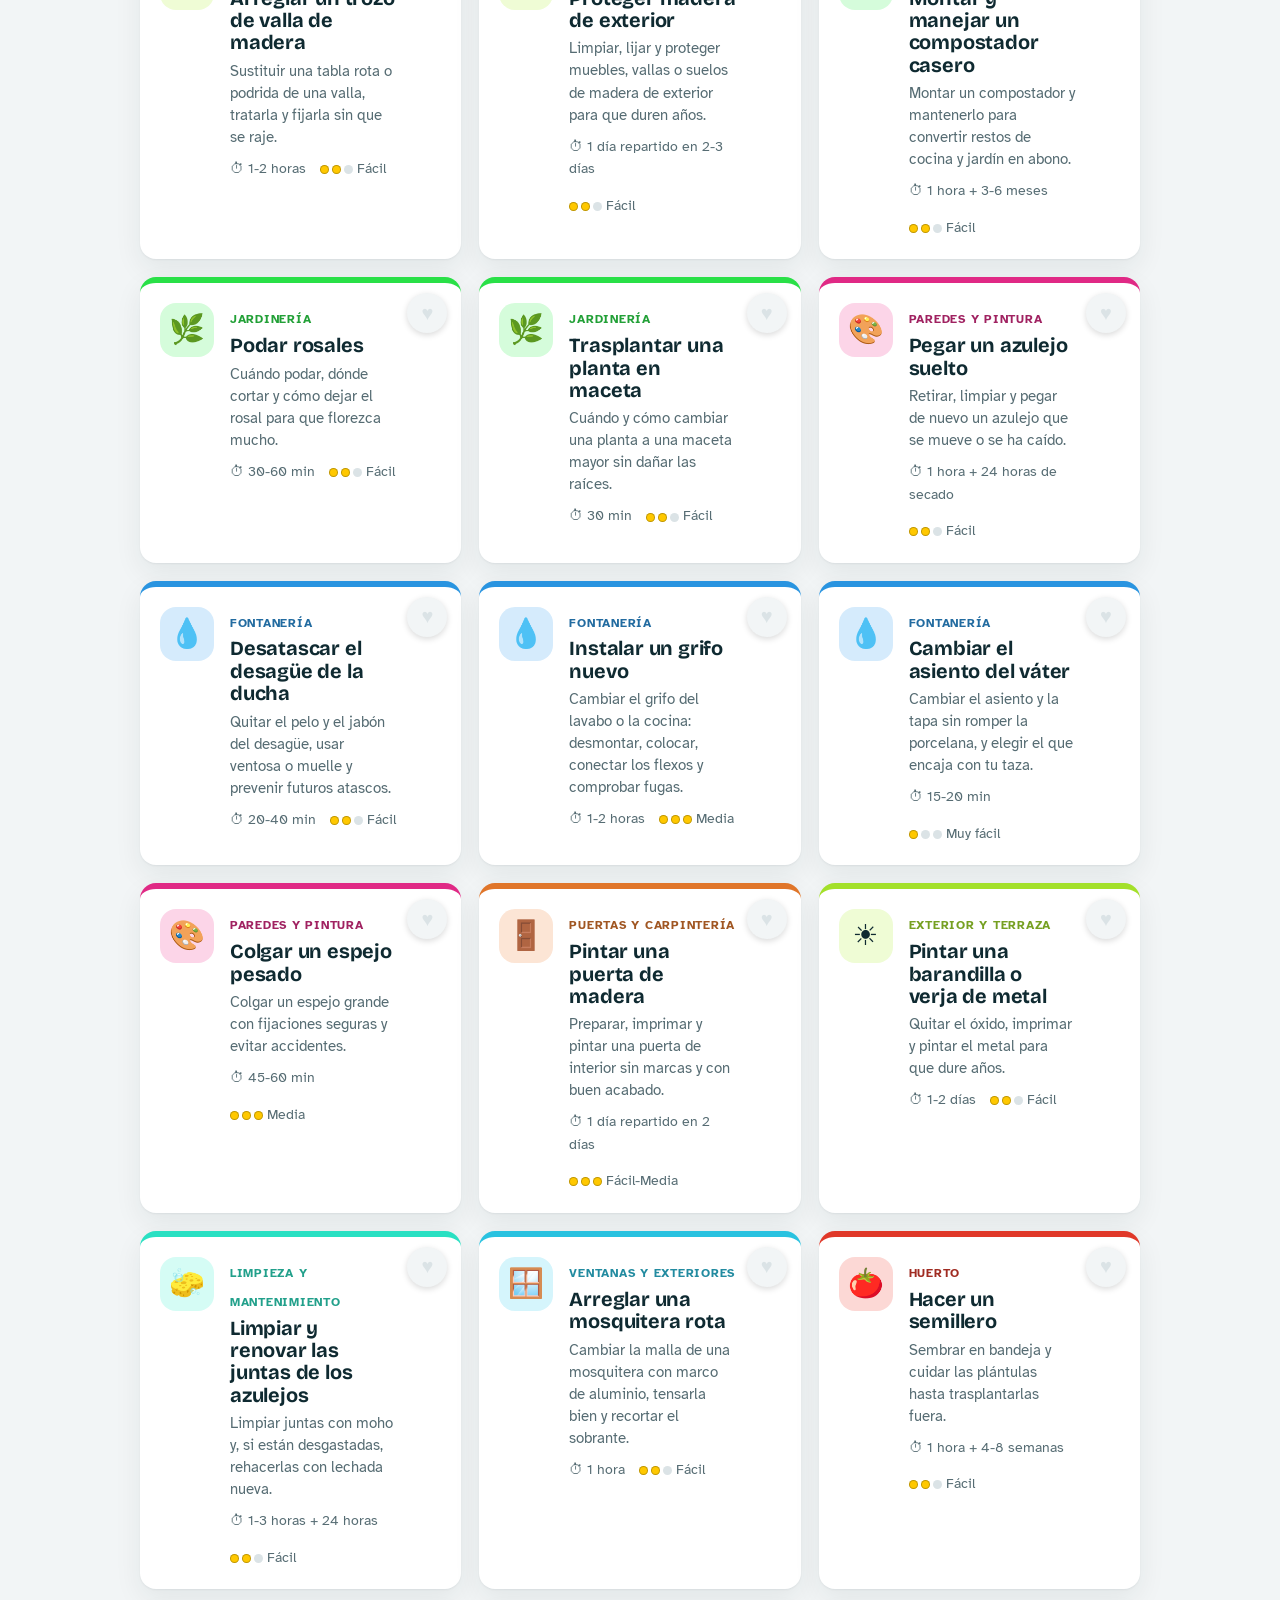
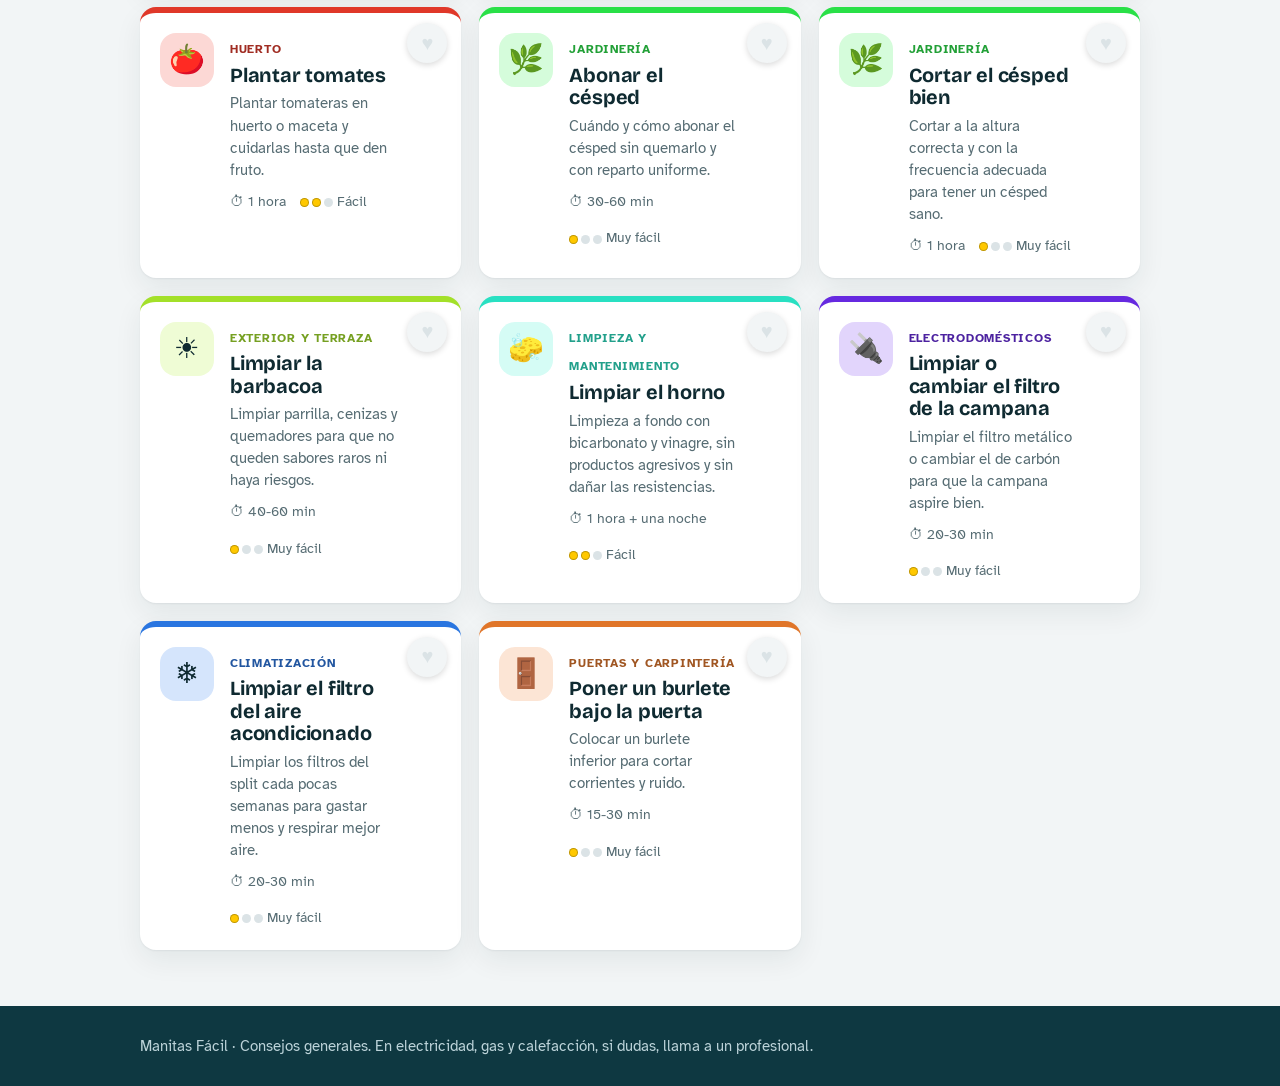
==== commit 9caf4f8c: "Add files via upload" ====
--- a/index.html
+++ b/index.html
@@ -19,9 +19,9 @@
 <header class="top"><div class="wrap">
   <a class="logo" href="./" aria-label="Manitas Fácil, inicio"><img src="./icon.svg" alt="" width="40" height="40"> Manitas<b>Fácil</b></a>
   <span class="sp"></span>
-  <button id="btn-calc" class="btn sec">🧮 Calculadoras</button>
-  <button id="btn-instalar" class="btn sec" hidden>⬇ Instalar app</button>
-  <button id="btn-nuevo" class="btn">+ Añadir tutorial</button>
+  <button id="btn-calc" class="btn sec"><svg viewBox="0 0 24 24" width="18" height="18" fill="none" stroke="currentColor" stroke-width="2.2" stroke-linecap="round" stroke-linejoin="round" aria-hidden="true"><rect x="5" y="3" width="14" height="18" rx="2"/><path d="M8 7h8M8 12h.01M12 12h.01M16 12h.01M8 16h.01M12 16h.01M16 16h.01"/></svg><span>Calculadoras</span></button>
+  <button id="btn-instalar" class="btn sec" hidden><svg viewBox="0 0 24 24" width="18" height="18" fill="none" stroke="currentColor" stroke-width="2.2" stroke-linecap="round" stroke-linejoin="round" aria-hidden="true"><path d="M12 4v11M7 11l5 5 5-5M5 20h14"/></svg><span>Instalar app</span></button>
+  <button id="btn-nuevo" class="btn"><svg viewBox="0 0 24 24" width="18" height="18" fill="none" stroke="currentColor" stroke-width="2.2" stroke-linecap="round" stroke-linejoin="round" aria-hidden="true"><path d="M12 5v14M5 12h14"/></svg><span>Añadir tutorial</span></button>
 </div></header>
 
 <section id="vista-lista">
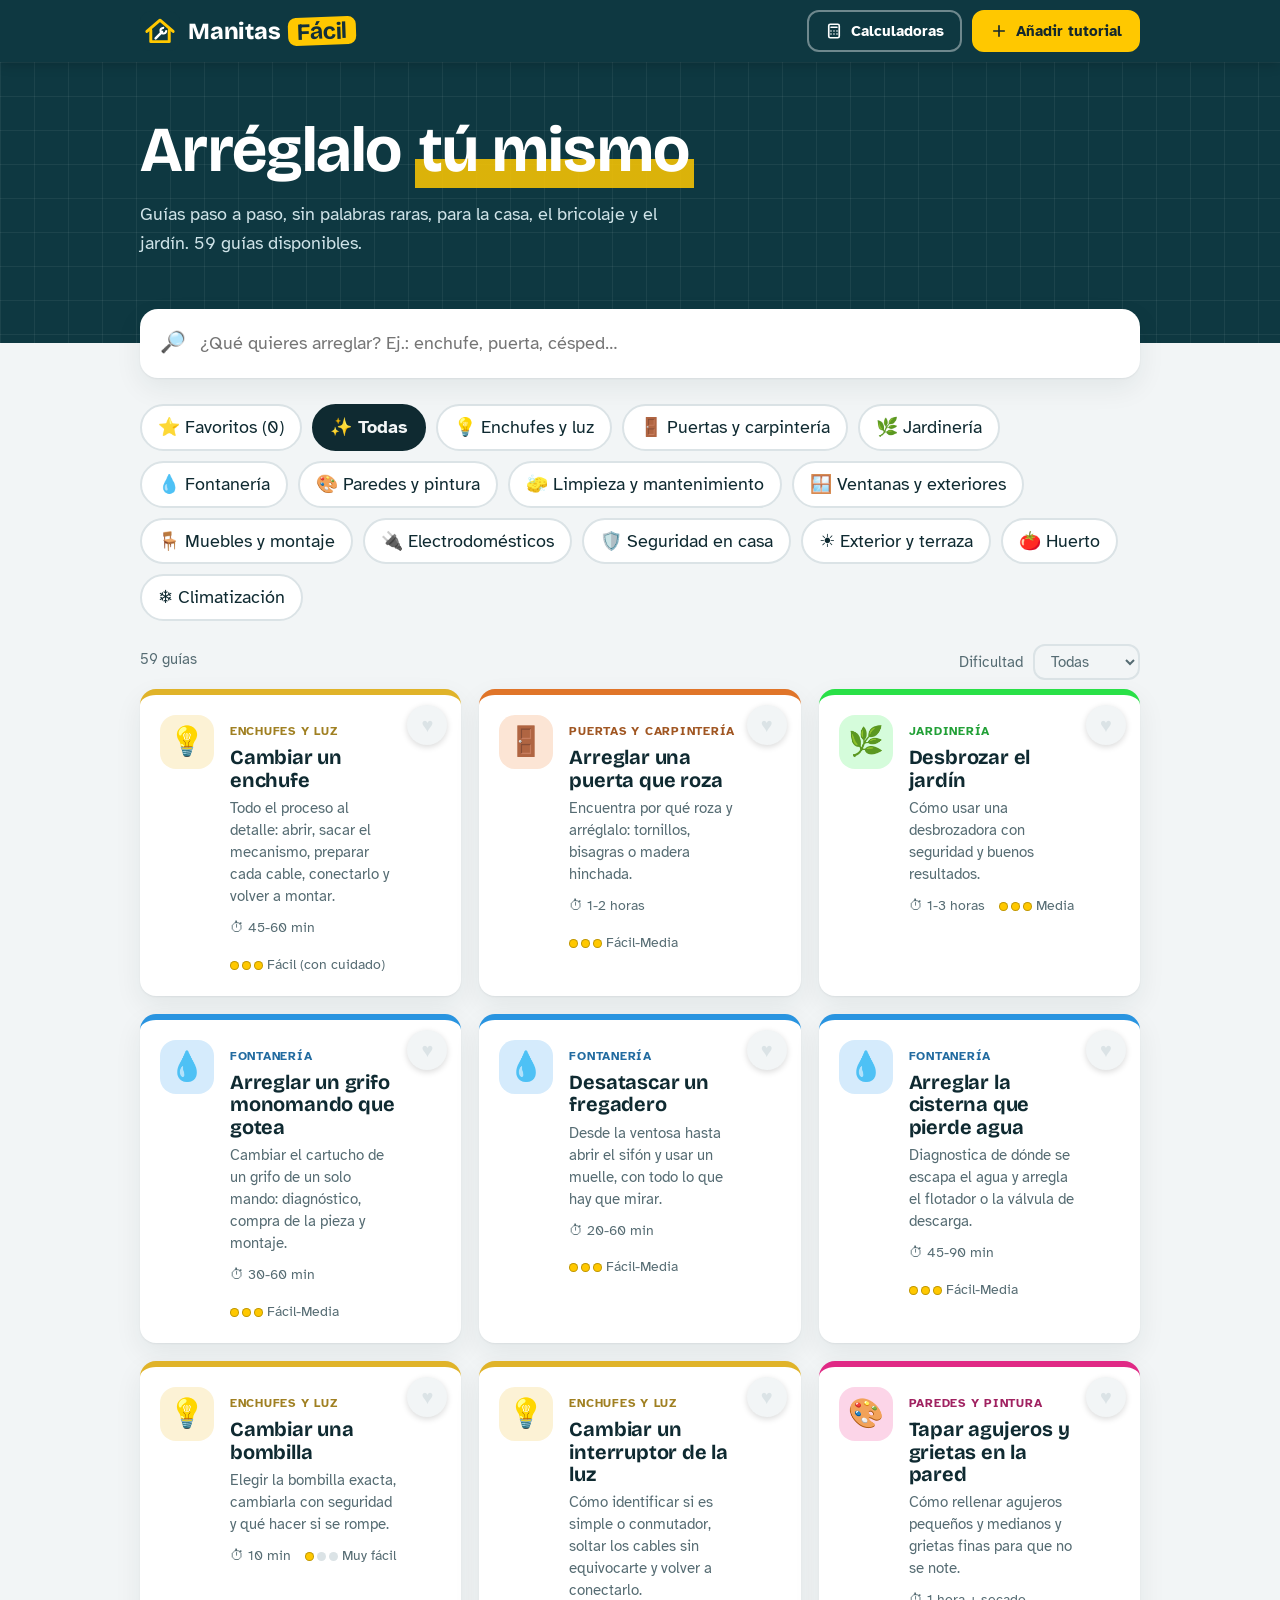
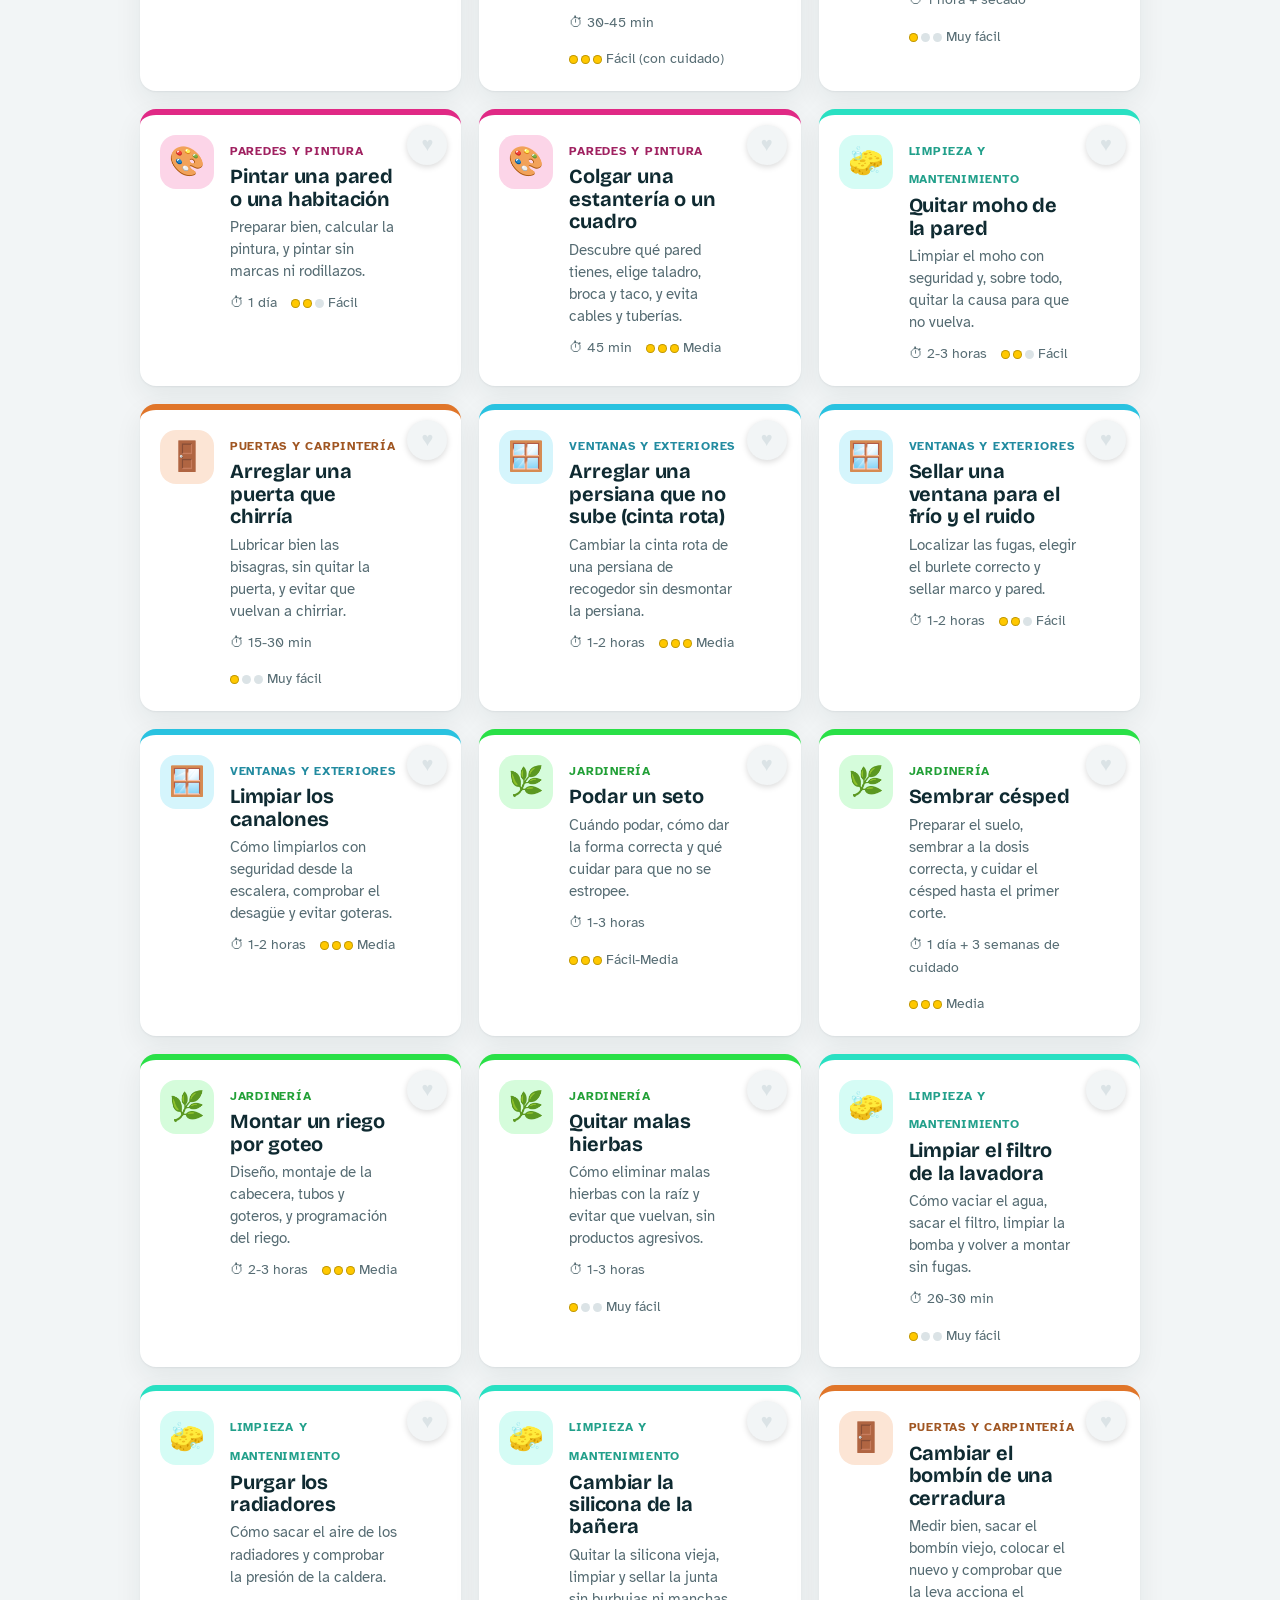
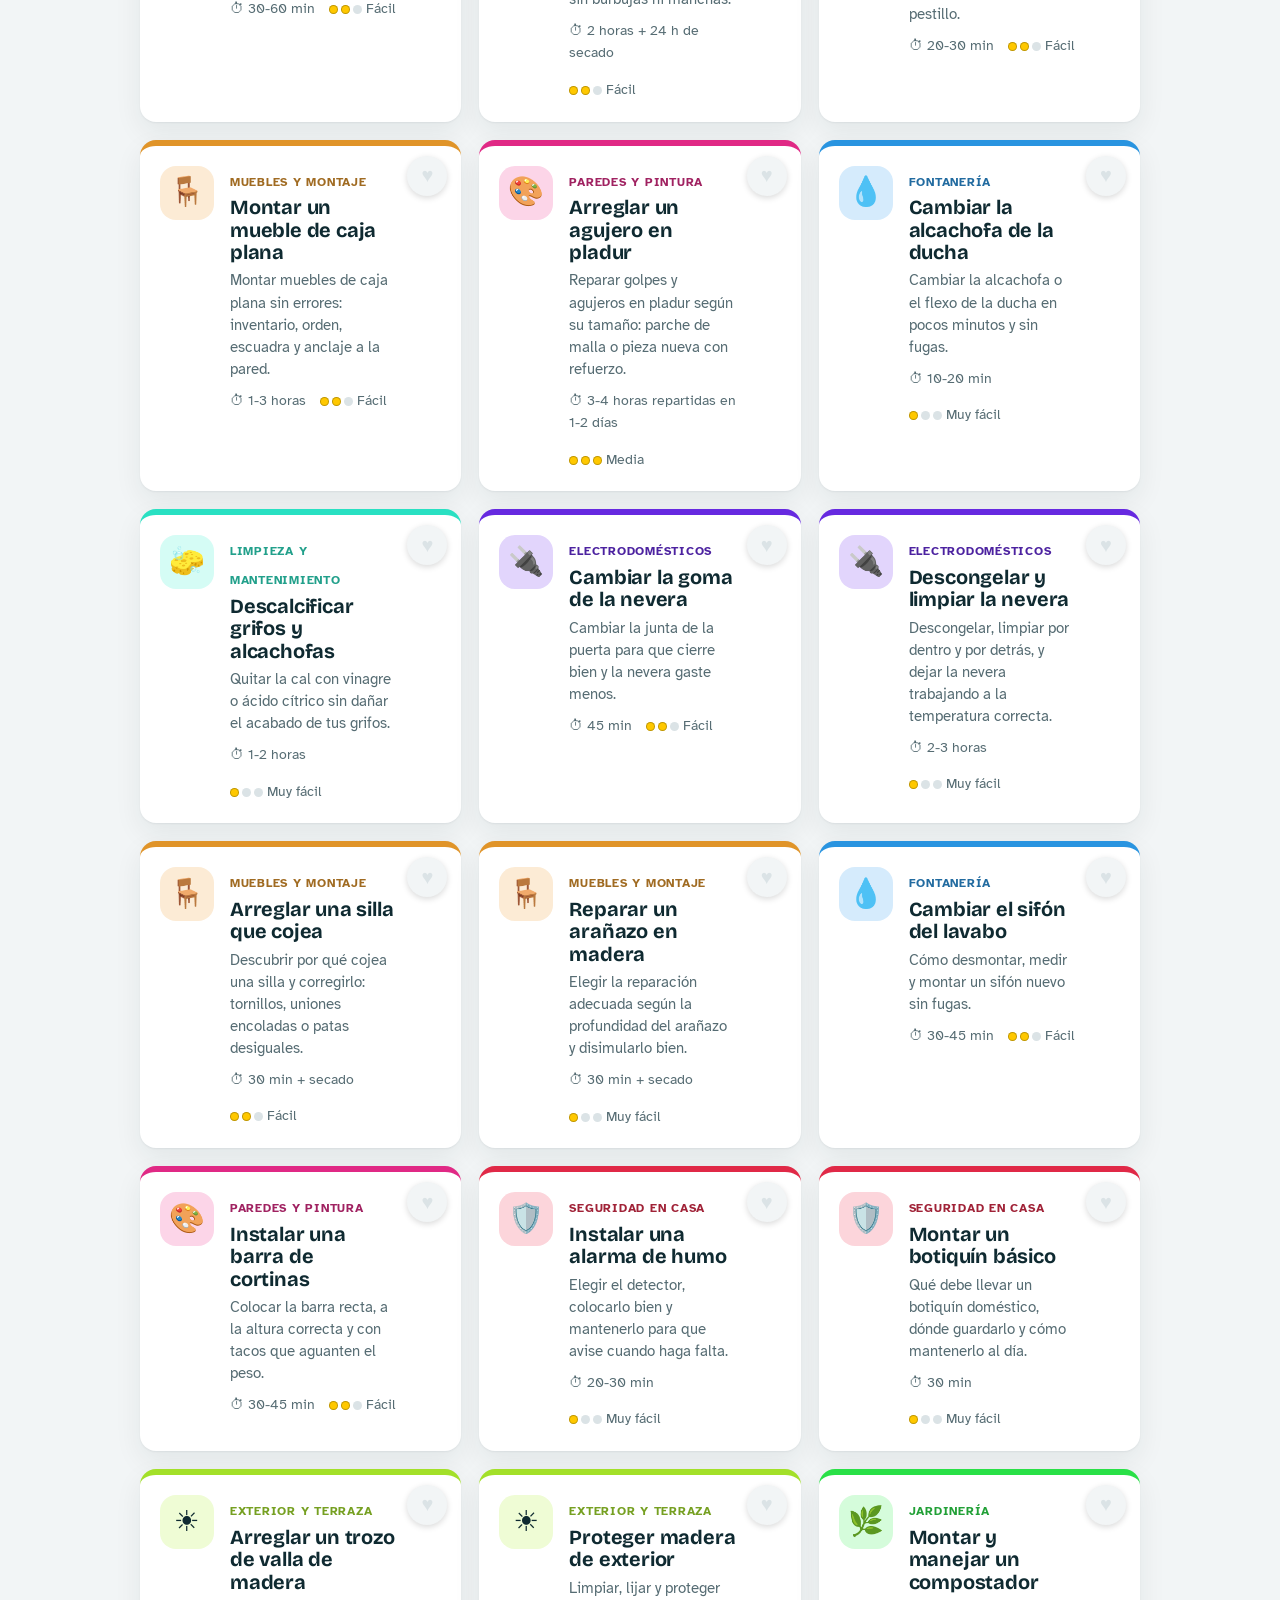
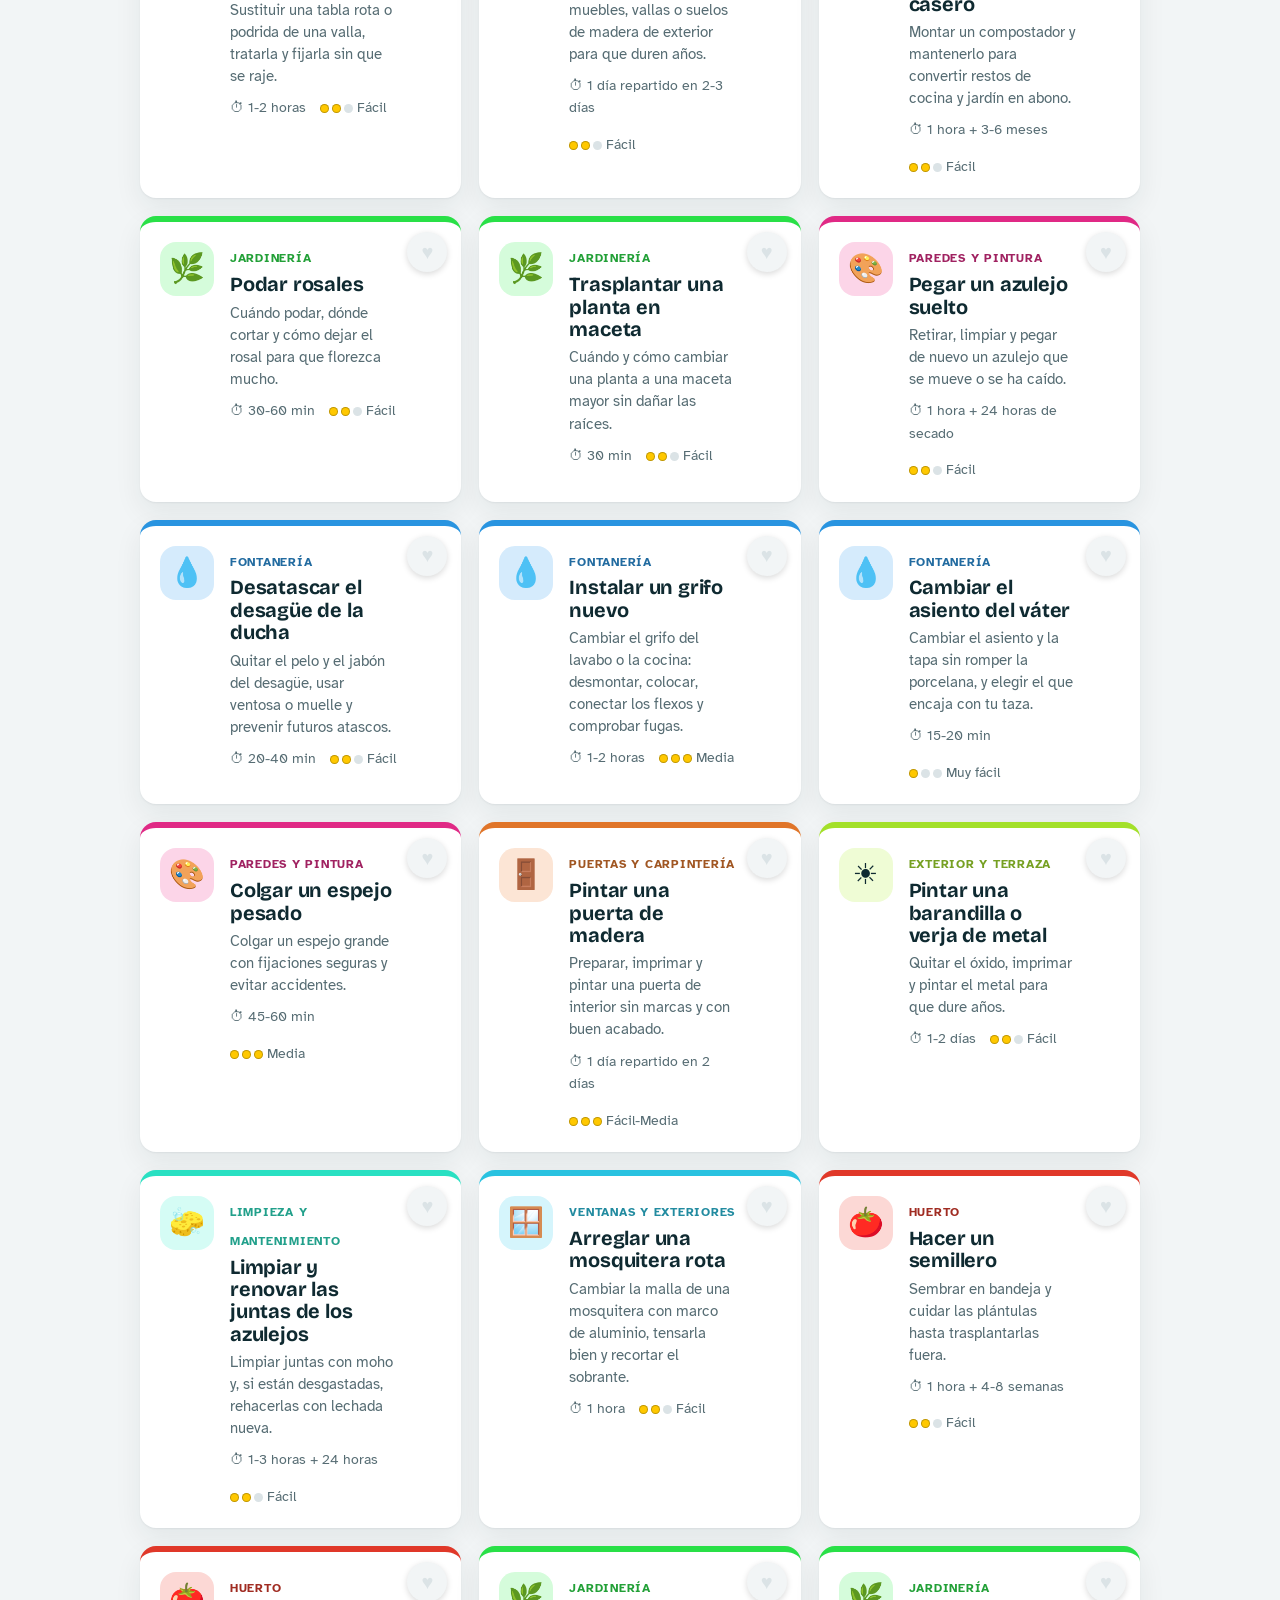
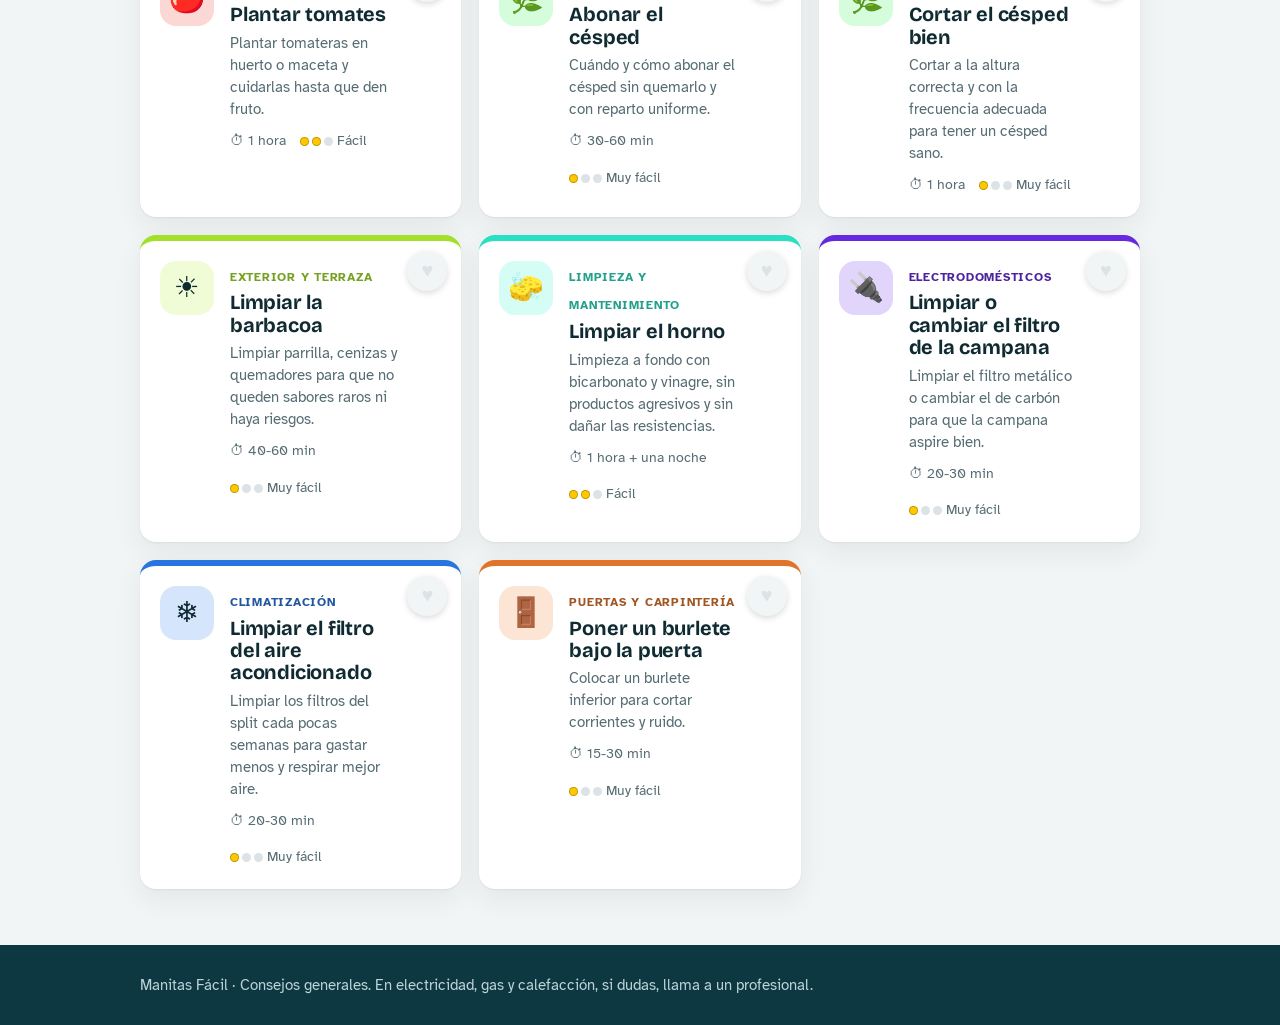
==== commit 61bd7d0a: "Add files via upload" ====
--- a/index.html
+++ b/index.html
@@ -18,10 +18,11 @@
 <a class="skip" href="#contenido">Saltar al contenido</a>
 <header class="top"><div class="wrap">
   <a class="logo" href="./" aria-label="Manitas Fácil, inicio"><img src="./icon.svg" alt="" width="40" height="40"> Manitas<b>Fácil</b></a>
-  <span class="sp"></span>
-  <button id="btn-calc" class="btn sec"><svg viewBox="0 0 24 24" width="18" height="18" fill="none" stroke="currentColor" stroke-width="2.2" stroke-linecap="round" stroke-linejoin="round" aria-hidden="true"><rect x="5" y="3" width="14" height="18" rx="2"/><path d="M8 7h8M8 12h.01M12 12h.01M16 12h.01M8 16h.01M12 16h.01M16 16h.01"/></svg><span>Calculadoras</span></button>
-  <button id="btn-instalar" class="btn sec" hidden><svg viewBox="0 0 24 24" width="18" height="18" fill="none" stroke="currentColor" stroke-width="2.2" stroke-linecap="round" stroke-linejoin="round" aria-hidden="true"><path d="M12 4v11M7 11l5 5 5-5M5 20h14"/></svg><span>Instalar app</span></button>
-  <button id="btn-nuevo" class="btn"><svg viewBox="0 0 24 24" width="18" height="18" fill="none" stroke="currentColor" stroke-width="2.2" stroke-linecap="round" stroke-linejoin="round" aria-hidden="true"><path d="M12 5v14M5 12h14"/></svg><span>Añadir tutorial</span></button>
+  <div class="hdr-actions">
+  <button id="btn-calc" class="hb line"><svg viewBox="0 0 24 24" width="18" height="18" fill="none" stroke="currentColor" stroke-width="2.2" stroke-linecap="round" stroke-linejoin="round" aria-hidden="true"><rect x="5" y="3" width="14" height="18" rx="2"/><path d="M8 7h8M8 12h.01M12 12h.01M16 12h.01M8 16h.01M12 16h.01M16 16h.01"/></svg><span>Calculadoras</span></button>
+  <button id="btn-instalar" class="hb line" hidden><svg viewBox="0 0 24 24" width="18" height="18" fill="none" stroke="currentColor" stroke-width="2.2" stroke-linecap="round" stroke-linejoin="round" aria-hidden="true"><path d="M12 4v11M7 11l5 5 5-5M5 20h14"/></svg><span>Instalar app</span></button>
+  <button id="btn-nuevo" class="hb fill"><svg viewBox="0 0 24 24" width="18" height="18" fill="none" stroke="currentColor" stroke-width="2.2" stroke-linecap="round" stroke-linejoin="round" aria-hidden="true"><path d="M12 5v14M5 12h14"/></svg><span>Añadir tutorial</span></button>
+  </div>
 </div></header>
 
 <section id="vista-lista">
--- a/css/styles.css
+++ b/css/styles.css
@@ -125,3 +125,22 @@
 .chk-l{display:flex!important;gap:10px;align-items:center}.chk-l input{width:auto}
 #calc{max-height:92vh;overflow:auto}
 @media print{.tm,#calc{display:none}}
+/* Botones de la cabecera: mismo tamaño, tipografía y forma */
+.top .btn{display:inline-flex;align-items:center;justify-content:center;gap:8px;height:42px;padding:0 16px;border-radius:12px;border:2px solid var(--yel);font:700 .95rem/1 "Atkinson Hyperlegible",system-ui,sans-serif;box-shadow:none;white-space:nowrap}
+.top .btn[hidden]{display:none}
+.top .btn.sec{background:transparent;color:#fff;border-color:rgba(255,255,255,.35)}
+.top .btn.sec:hover{border-color:#fff}
+@media(max-width:640px){.top .btn{height:38px;padding:0 12px;font-size:.85rem;gap:6px}}
+/* Cabecera: botones propios, todos con exactamente el mismo tamaño */
+.hdr-actions{display:flex;align-items:center;justify-content:flex-end;gap:10px;margin-left:auto;flex-wrap:wrap}
+.hb{box-sizing:border-box;display:inline-flex;align-items:center;justify-content:center;gap:8px;height:42px;padding:0 16px;margin:0;border-radius:12px;border:2px solid transparent;font:700 15px/1 "Atkinson Hyperlegible",system-ui,sans-serif;white-space:nowrap;cursor:pointer;transform:none;box-shadow:none}
+.hb svg{flex:none;width:18px;height:18px}
+.hb.fill{background:var(--yel);border-color:var(--yel);color:#14282d}
+.hb.line{background:transparent;border-color:rgba(255,255,255,.4);color:#fff}
+.hb.line:hover{border-color:#fff}
+.hb[hidden]{display:none}
+@media(max-width:640px){.hb{height:38px;padding:0 12px;font-size:13px;gap:6px}.hb svg{width:16px;height:16px}}
+/* Texto solo para lectores de pantalla: oculto de verdad, sin importar el zoom */
+.buscar label{position:absolute;left:0;top:0;width:1px;height:1px;margin:-1px;padding:0;border:0;overflow:hidden;clip:rect(0 0 0 0);clip-path:inset(50%);white-space:nowrap}
+.skip{left:8px;top:8px;transform:translateY(-300%)}
+.skip:focus{transform:none}
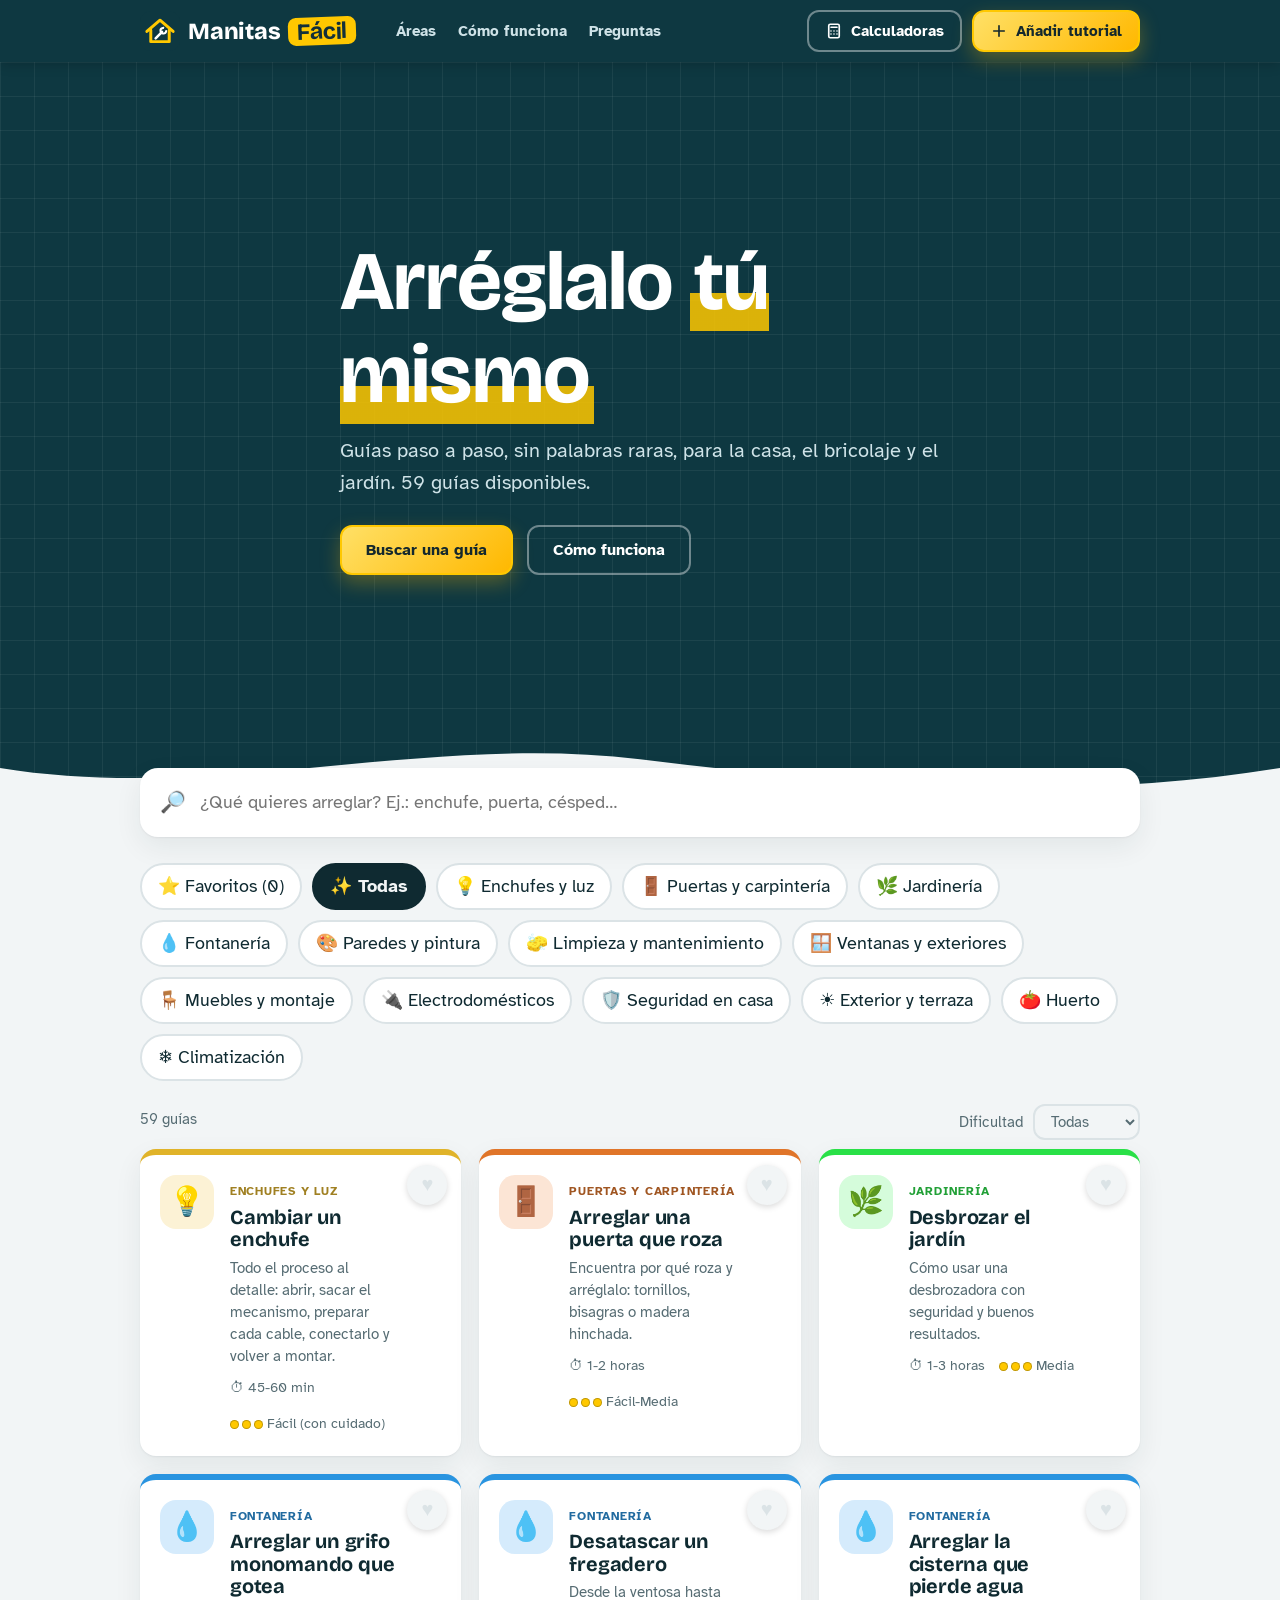
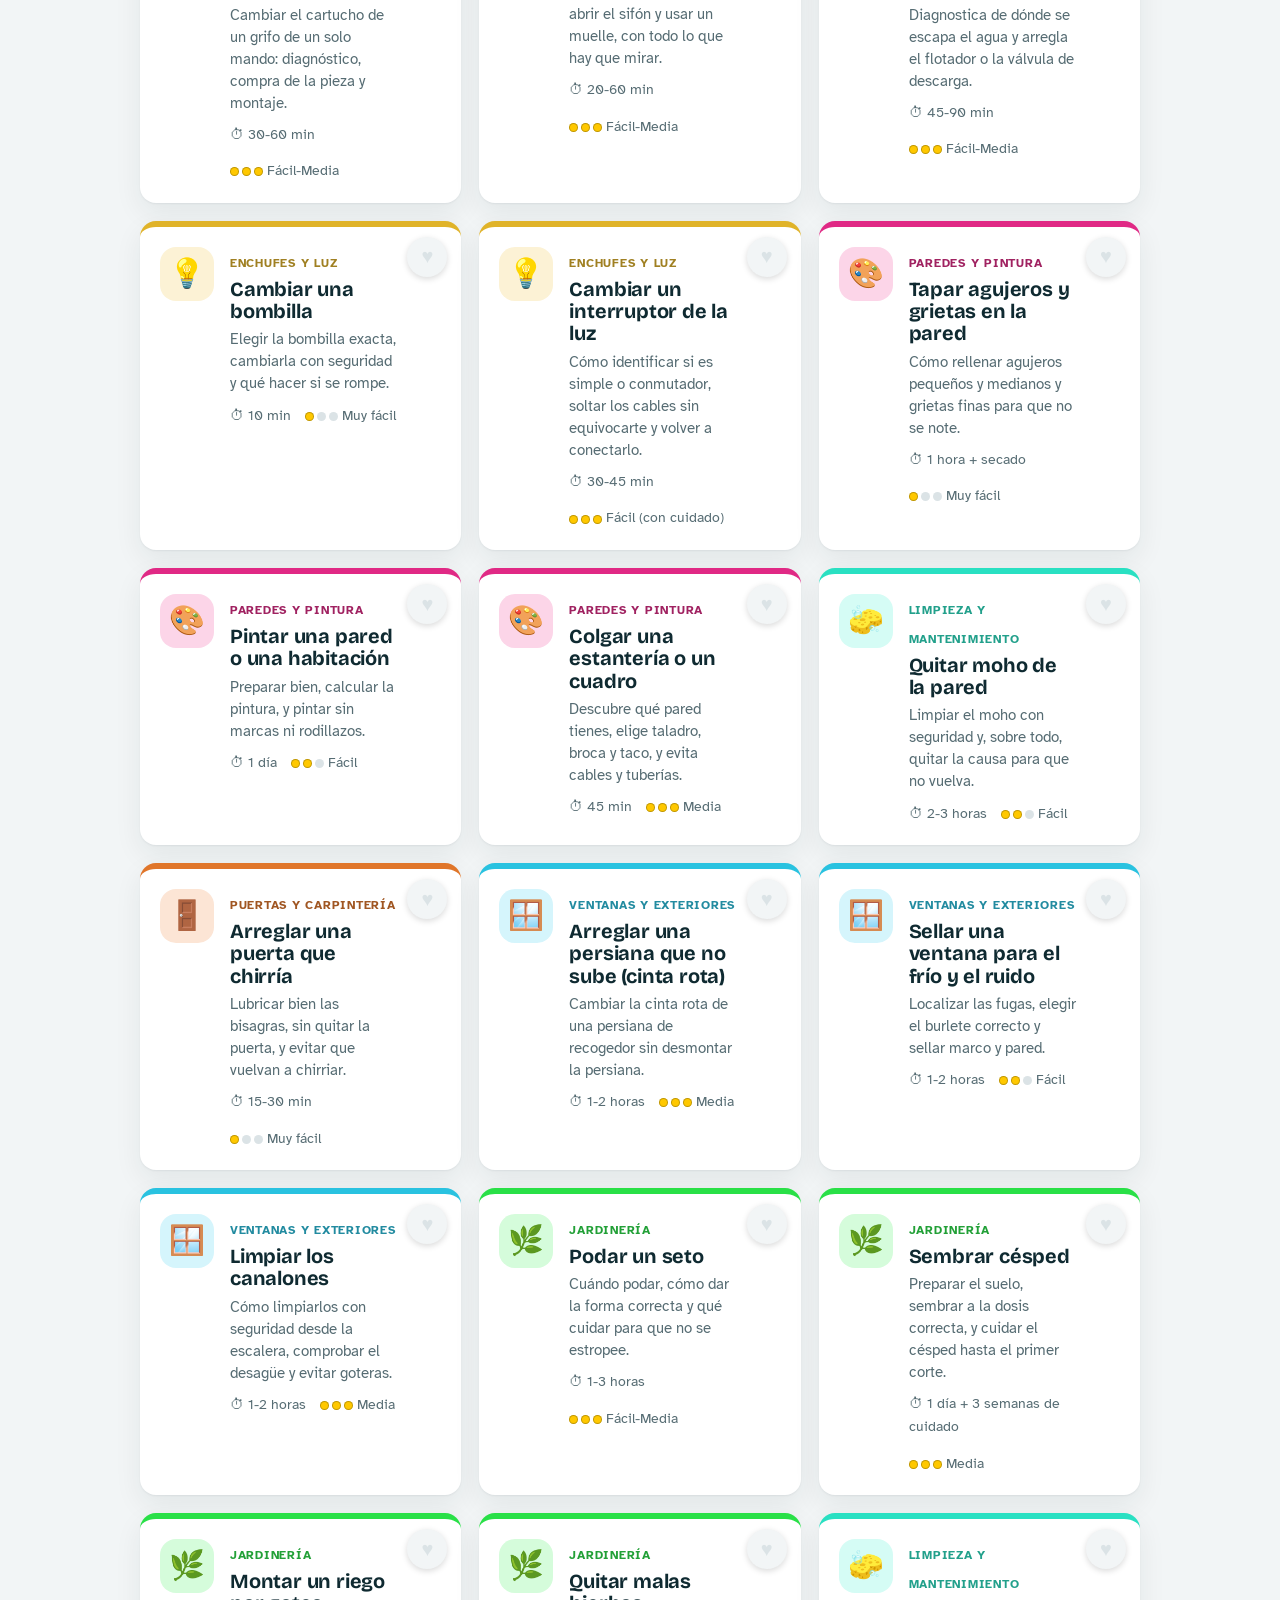
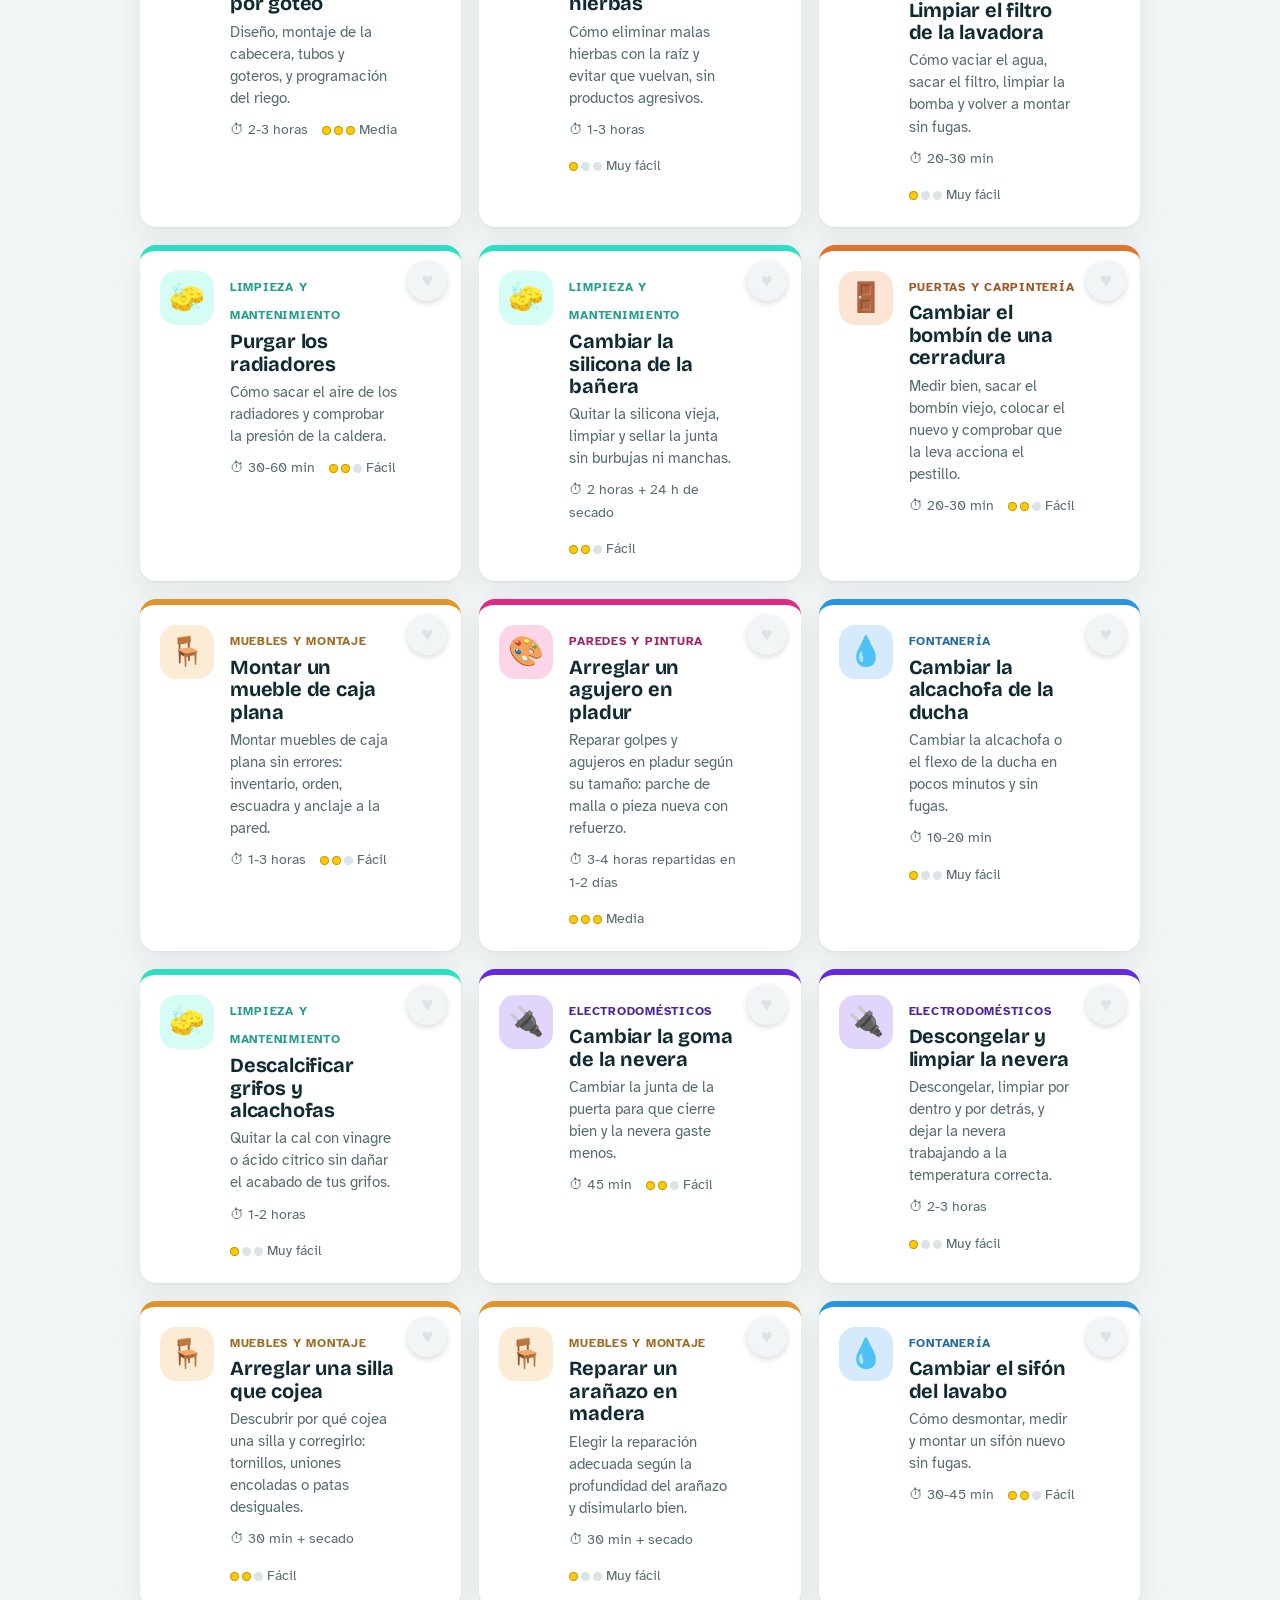
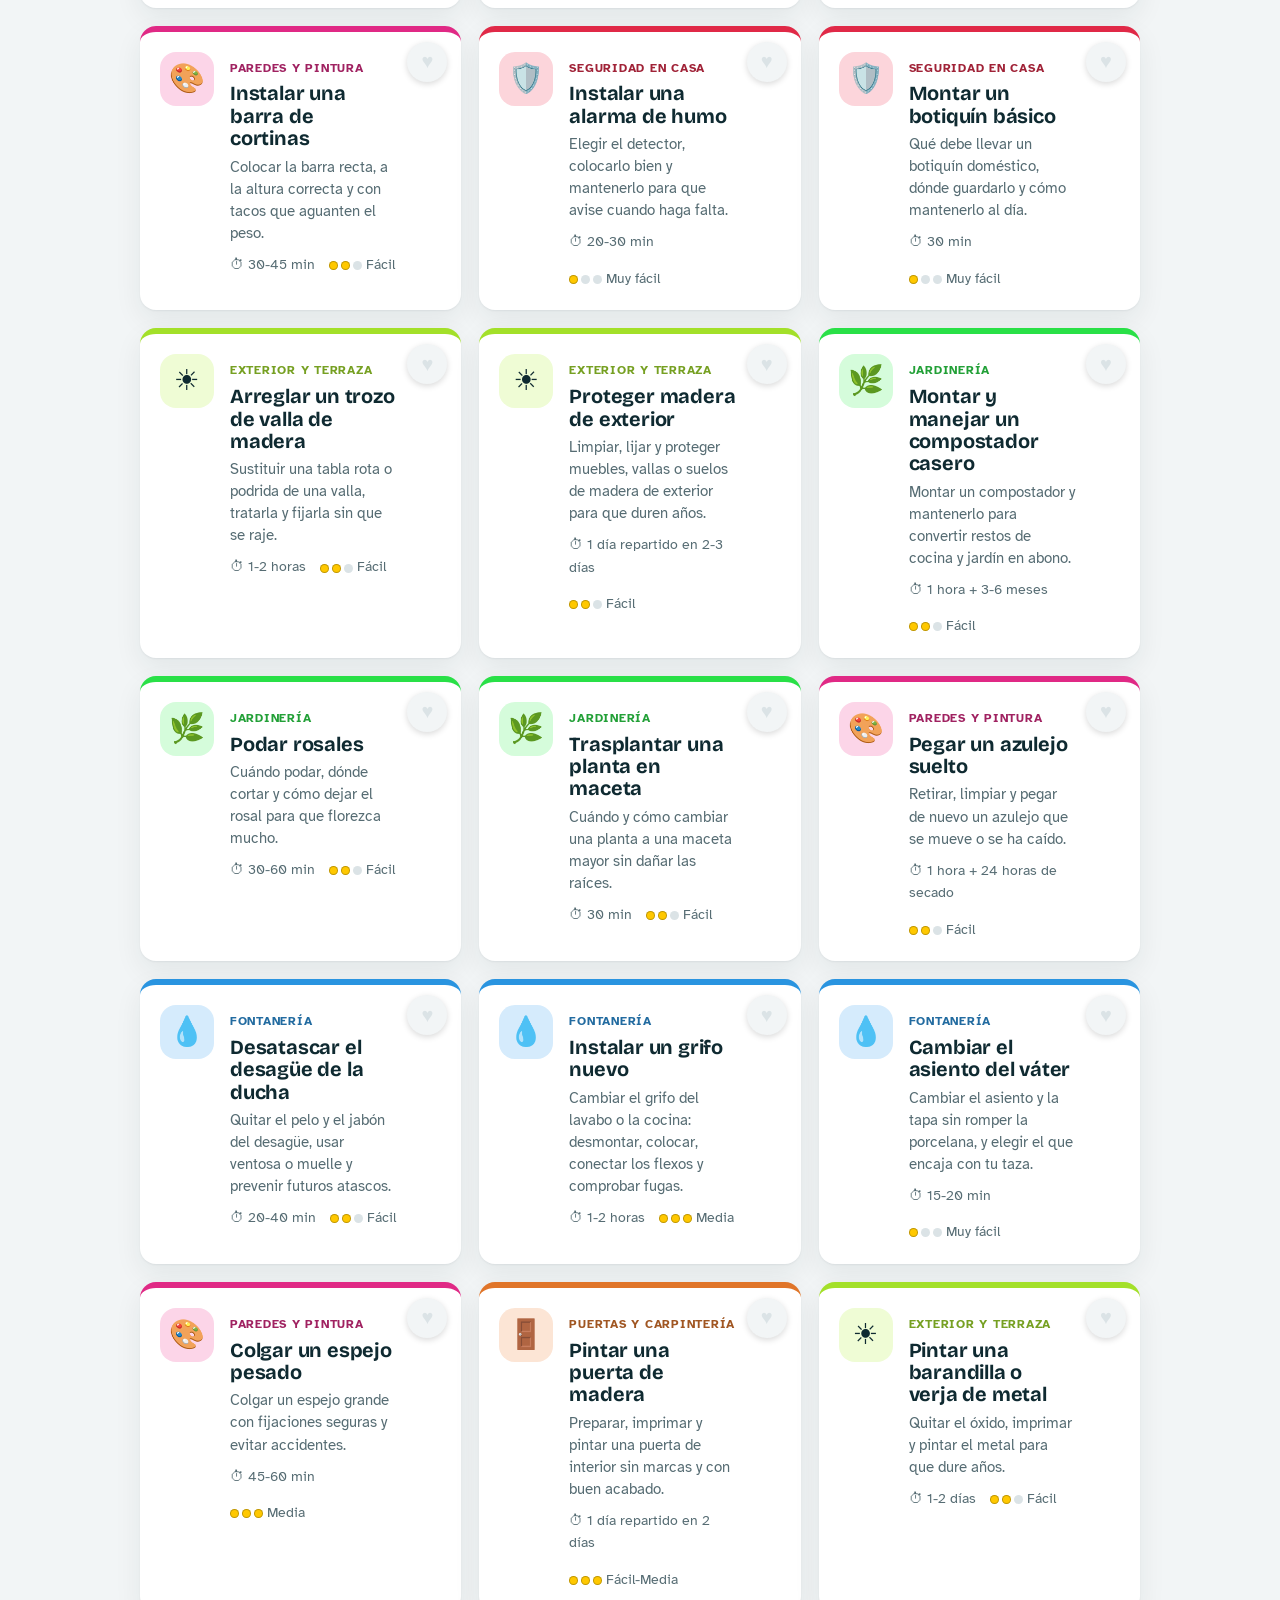
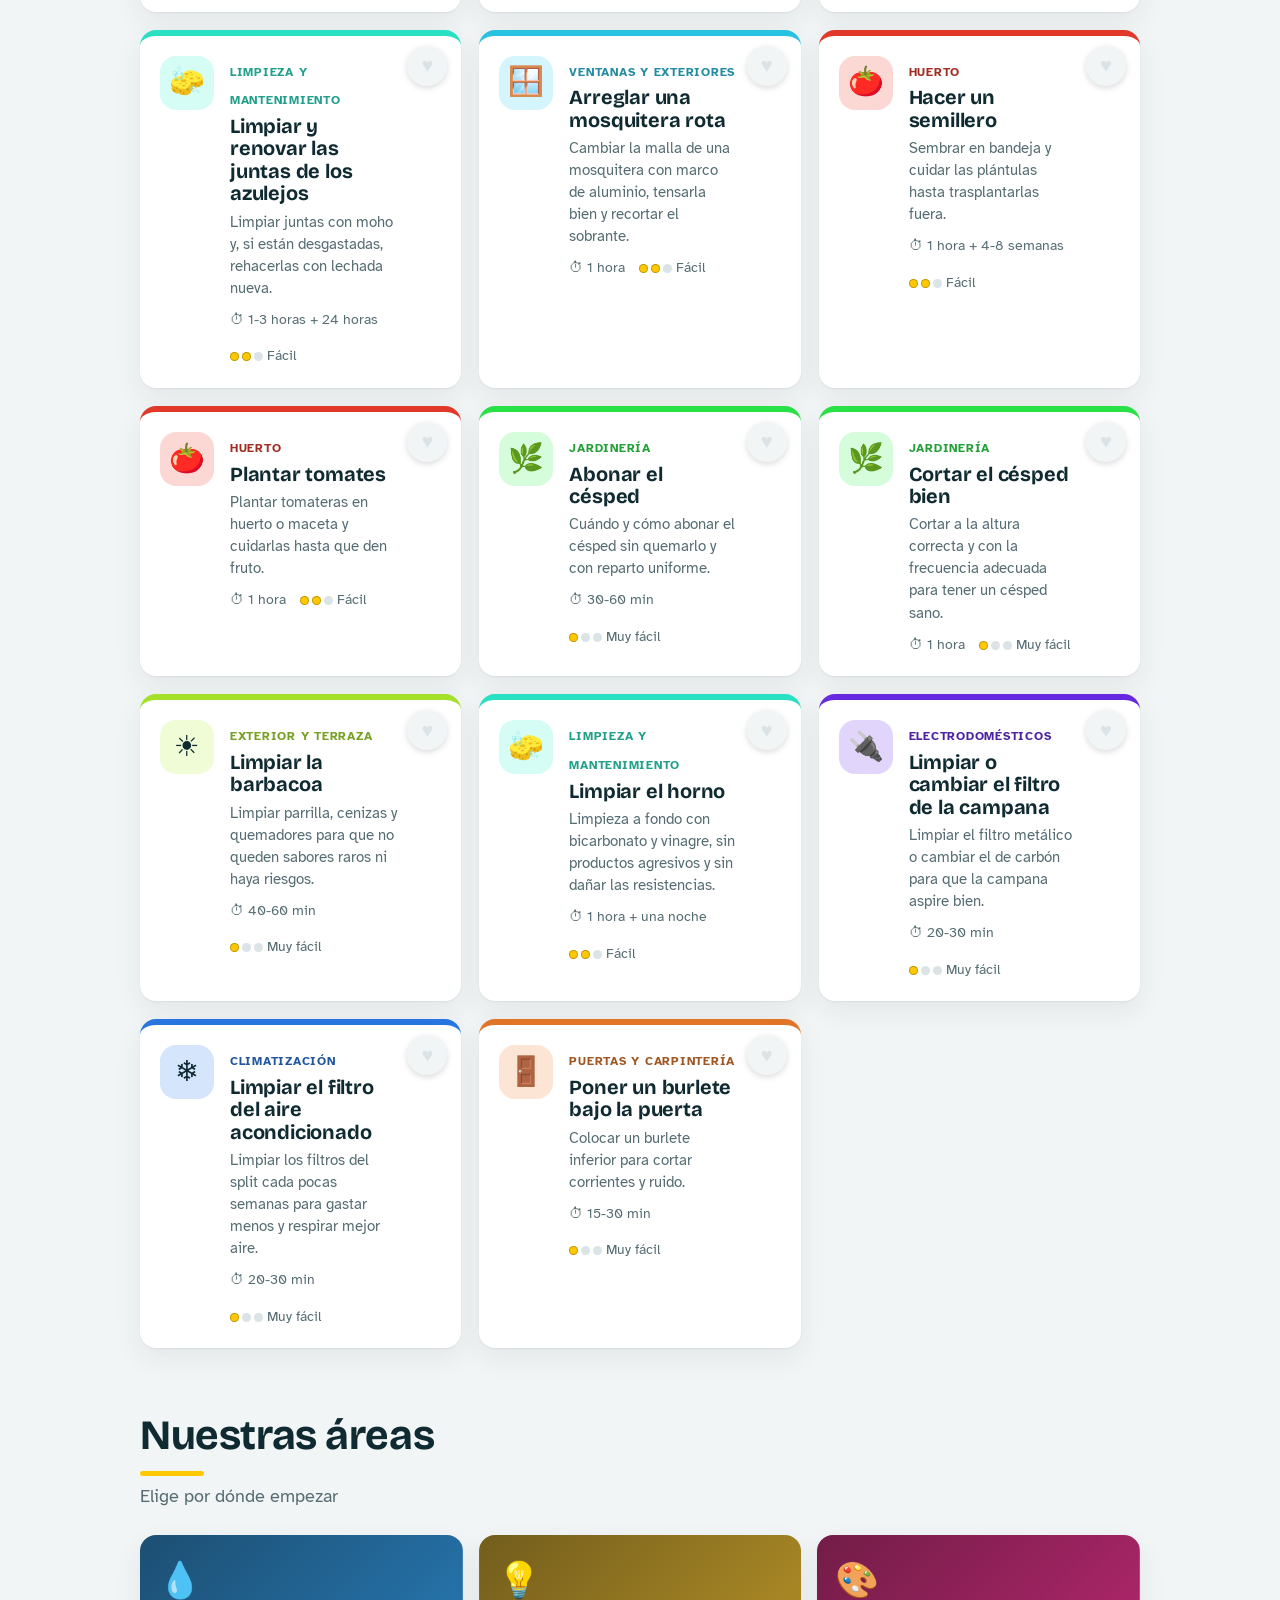
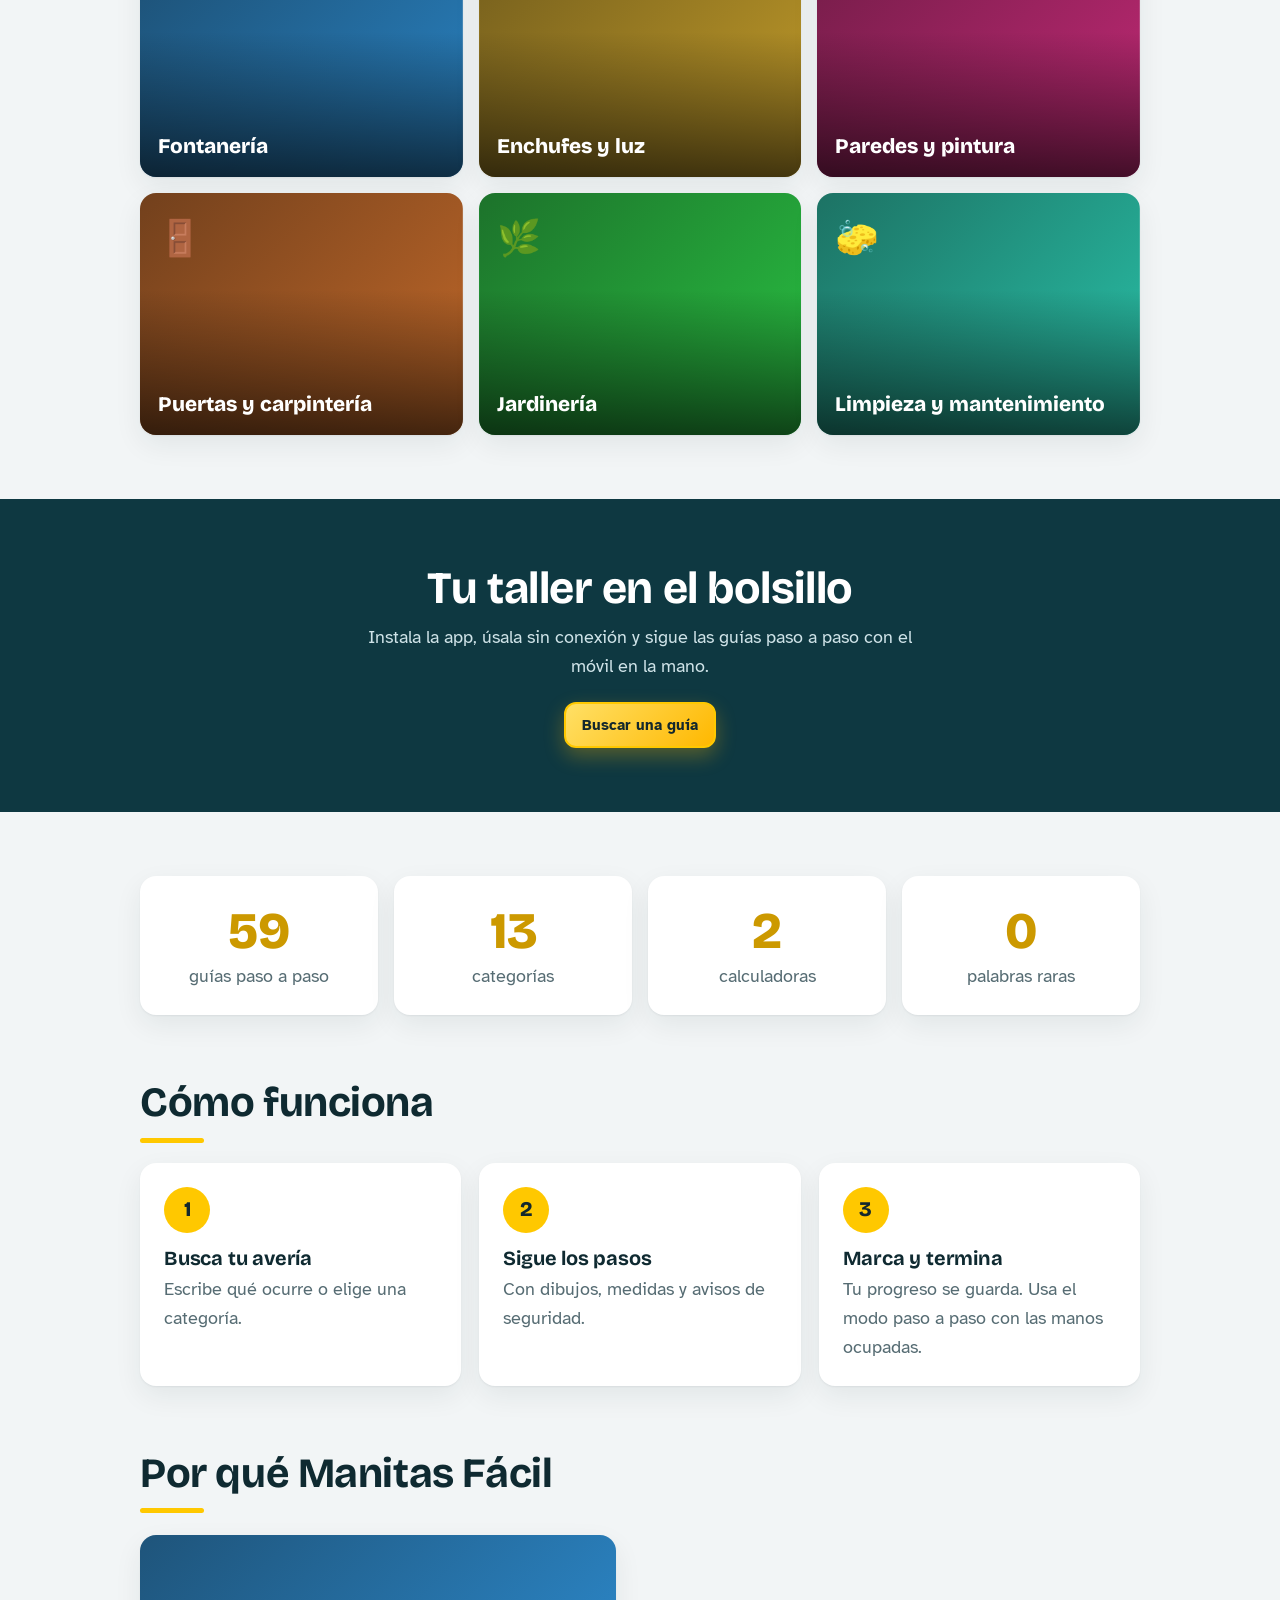
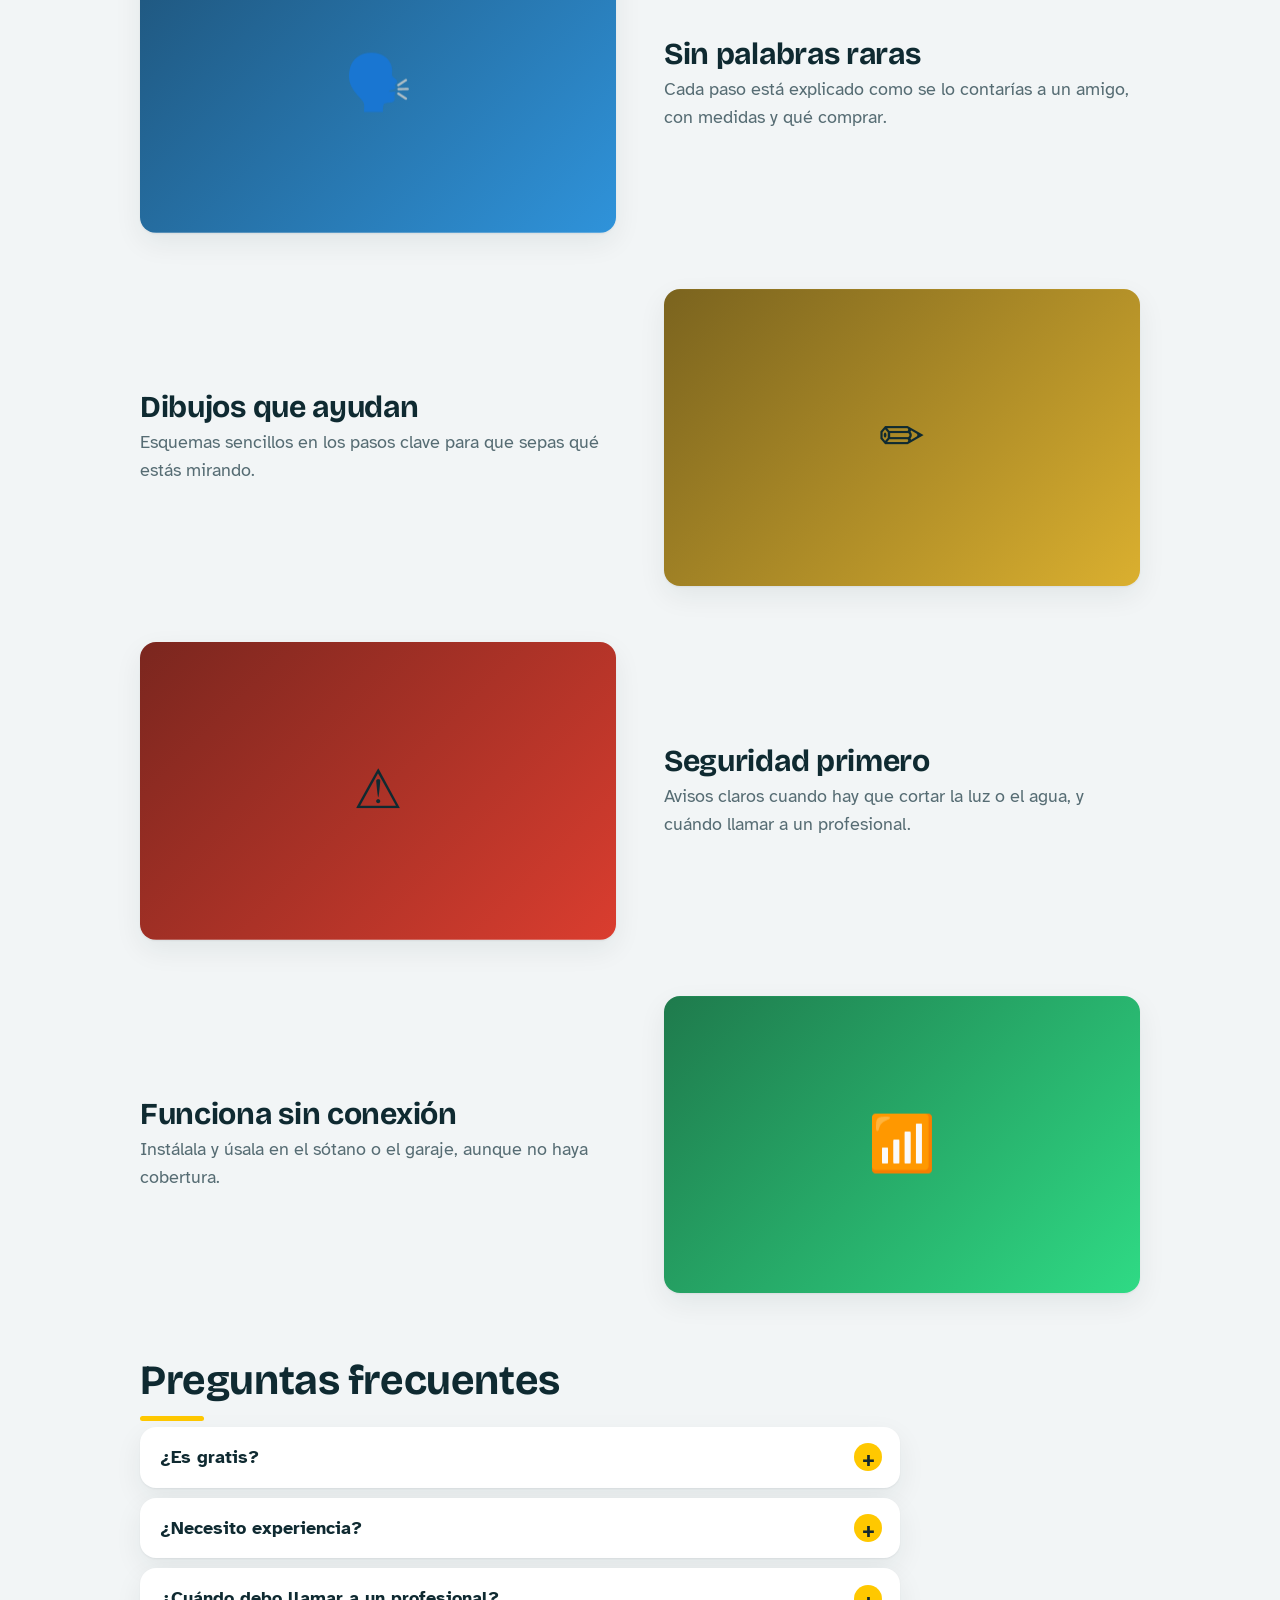
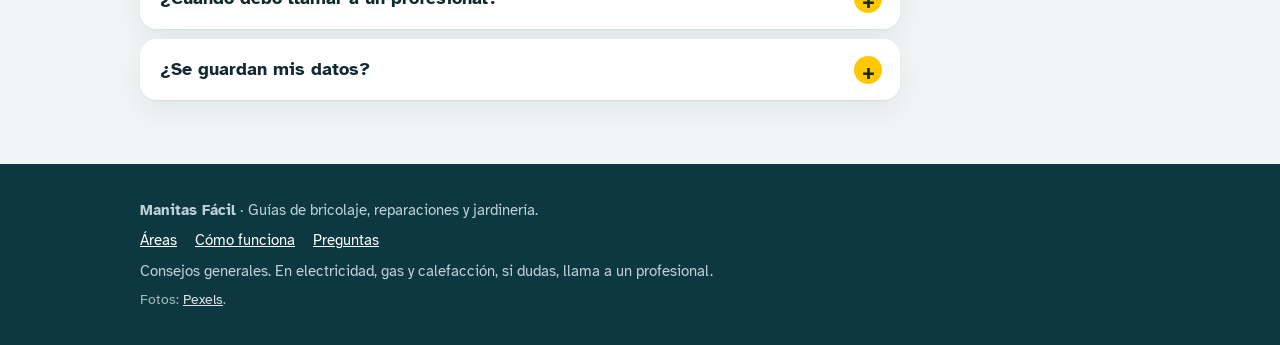
==== commit b8d3abc0: "Add files via upload" ====
--- a/index.html
+++ b/index.html
@@ -18,6 +18,7 @@
 <a class="skip" href="#contenido">Saltar al contenido</a>
 <header class="top"><div class="wrap">
   <a class="logo" href="./" aria-label="Manitas Fácil, inicio"><img src="./icon.svg" alt="" width="40" height="40"> Manitas<b>Fácil</b></a>
+  <nav class="nav" aria-label="Secciones"><a href="#areas">Áreas</a><a href="#como">Cómo funciona</a><a href="#faq">Preguntas</a></nav>
   <div class="hdr-actions">
   <button id="btn-calc" class="hb line"><svg viewBox="0 0 24 24" width="18" height="18" fill="none" stroke="currentColor" stroke-width="2.2" stroke-linecap="round" stroke-linejoin="round" aria-hidden="true"><rect x="5" y="3" width="14" height="18" rx="2"/><path d="M8 7h8M8 12h.01M12 12h.01M16 12h.01M8 16h.01M12 16h.01M16 16h.01"/></svg><span>Calculadoras</span></button>
   <button id="btn-instalar" class="hb line" hidden><svg viewBox="0 0 24 24" width="18" height="18" fill="none" stroke="currentColor" stroke-width="2.2" stroke-linecap="round" stroke-linejoin="round" aria-hidden="true"><path d="M12 4v11M7 11l5 5 5-5M5 20h14"/></svg><span>Instalar app</span></button>
@@ -26,10 +27,12 @@
 </div></header>
 
 <section id="vista-lista">
-  <div class="hero"><div class="wrap">
+  <div class="hero"><div class="hero-img" data-img="hero" aria-hidden="true"></div><div class="wrap">
     <h1>Arréglalo <em>tú mismo</em></h1>
     <p>Guías paso a paso, sin palabras raras, para la casa, el bricolaje y el jardín. <span id="stats"></span></p>
-  </div></div>
+    <div class="cta"><a class="hb fill" href="#" id="b-hero">Buscar una guía</a><a class="hb line" href="#como">Cómo funciona</a></div>
+  </div>
+    <svg class="ola" viewBox="0 0 1440 80" preserveAspectRatio="none" aria-hidden="true"><path d="M0 40C240 80 480 0 720 30s480 50 720 10v40H0z" fill="var(--bg)"/></svg></div>
   <div class="wrap">
     <div class="buscar">
       <label for="q">¿Qué quieres arreglar?</label>
@@ -39,6 +42,12 @@
     <div class="barra"><p id="contador" class="contador" aria-live="polite"></p><label class="niv">Dificultad <select id="niv"><option value="0">Todas</option><option value="1">Muy fácil</option><option value="2">Fácil</option><option value="3">Media</option></select></label></div>
     <ul id="lista" class="lista"></ul>
   </div>
+  <section id="areas" class="wrap seccion"><h2 class="reveal">Nuestras áreas</h2><p class="sub reveal">Elige por dónde empezar</p><div class="tiles"><button class="tile" data-img="fontaneria" data-cat="Fontanería" style="--h:205"><span class="te" aria-hidden="true">💧</span><span class="tt">Fontanería</span></button><button class="tile" data-img="electricidad" data-cat="Enchufes y luz" style="--h:45"><span class="te" aria-hidden="true">💡</span><span class="tt">Enchufes y luz</span></button><button class="tile" data-img="pintura" data-cat="Paredes y pintura" style="--h:330"><span class="te" aria-hidden="true">🎨</span><span class="tt">Paredes y pintura</span></button><button class="tile" data-img="carpinteria" data-cat="Puertas y carpintería" style="--h:25"><span class="te" aria-hidden="true">🚪</span><span class="tt">Puertas y carpintería</span></button><button class="tile" data-img="jardin" data-cat="Jardinería" style="--h:130"><span class="te" aria-hidden="true">🌿</span><span class="tt">Jardinería</span></button><button class="tile" data-img="limpieza" data-cat="Limpieza y mantenimiento" style="--h:170"><span class="te" aria-hidden="true">🧽</span><span class="tt">Limpieza y mantenimiento</span></button></div></section>
+  <section class="banda" data-img="app"><div class="wrap reveal"><h2>Tu taller en el bolsillo</h2><p>Instala la app, úsala sin conexión y sigue las guías paso a paso con el móvil en la mano.</p><a class="hb fill" href="#" id="b-guias">Buscar una guía</a></div></section>
+  <section class="wrap seccion"><div class="stats reveal"><div><strong id="c-guias" data-count="0">0</strong><span>guías paso a paso</span></div><div><strong id="c-cats" data-count="0">0</strong><span>categorías</span></div><div><strong data-count="2">0</strong><span>calculadoras</span></div><div><strong data-count="0">0</strong><span>palabras raras</span></div></div></section>
+  <section id="como" class="wrap seccion"><h2 class="reveal">Cómo funciona</h2><div class="pasos3 reveal"><div><b>1</b><h3>Busca tu avería</h3><p>Escribe qué ocurre o elige una categoría.</p></div><div><b>2</b><h3>Sigue los pasos</h3><p>Con dibujos, medidas y avisos de seguridad.</p></div><div><b>3</b><h3>Marca y termina</h3><p>Tu progreso se guarda. Usa el modo paso a paso con las manos ocupadas.</p></div></div></section>
+  <section class="wrap seccion porque"><h2 class="reveal">Por qué Manitas Fácil</h2><div class="items"><div class="item" style="--h:205"><div class="im" data-img="porque1"><span aria-hidden="true">🗣️</span></div><div><h3>Sin palabras raras</h3><p>Cada paso está explicado como se lo contarías a un amigo, con medidas y qué comprar.</p></div></div><div class="item" style="--h:45"><div class="im" data-img="porque2"><span aria-hidden="true">✏️</span></div><div><h3>Dibujos que ayudan</h3><p>Esquemas sencillos en los pasos clave para que sepas qué estás mirando.</p></div></div><div class="item" style="--h:5"><div class="im" data-img="porque3"><span aria-hidden="true">⚠️</span></div><div><h3>Seguridad primero</h3><p>Avisos claros cuando hay que cortar la luz o el agua, y cuándo llamar a un profesional.</p></div></div><div class="item" style="--h:150"><div class="im" data-img="porque4"><span aria-hidden="true">📶</span></div><div><h3>Funciona sin conexión</h3><p>Instálala y úsala en el sótano o el garaje, aunque no haya cobertura.</p></div></div></div></section>
+  <section id="faq" class="wrap seccion faq"><h2 class="reveal">Preguntas frecuentes</h2><details class="fallo"><summary>¿Es gratis?</summary><p>Sí. No hay registro ni anuncios.</p></details><details class="fallo"><summary>¿Necesito experiencia?</summary><p>No. Las guías indican la dificultad y qué necesitas antes de empezar.</p></details><details class="fallo"><summary>¿Cuándo debo llamar a un profesional?</summary><p>Si ves cables quemados, huele a gas, hay humedad que reaparece o simplemente dudas: para y llama a alguien.</p></details><details class="fallo"><summary>¿Se guardan mis datos?</summary><p>Tus favoritos, progreso y tutoriales se guardan solo en tu navegador. No se envía nada a ningún servidor.</p></details></section>
 </section>
 
 <main id="contenido" class="wrap">
@@ -100,7 +109,7 @@
 </dialog>
 <div id="tm" class="tm" hidden role="timer"><span id="tm-l"></span><strong id="tm-t">00:00</strong><button id="tm-x" class="btn sec">Parar</button></div>
 <div id="toast" role="status" aria-live="polite"></div>
-<footer class="pie"><div class="wrap">Manitas Fácil · Consejos generales. En electricidad, gas y calefacción, si dudas, llama a un profesional.</div></footer>
+<footer class="pie"><div class="wrap"><p><strong>Manitas Fácil</strong> · Guías de bricolaje, reparaciones y jardinería.</p><p class="fl"><a href="#areas">Áreas</a> <a href="#como">Cómo funciona</a> <a href="#faq">Preguntas</a></p><p>Consejos generales. En electricidad, gas y calefacción, si dudas, llama a un profesional. </p><p id="creditos" class="cred">Fotos: <a href="https://www.pexels.com/es-es/" rel="noopener">Pexels</a>.</p></div></footer>
 <script src="./js/data.js"></script>
 <script src="./js/tutoriales-extra.js"></script>
 <script src="./js/tutoriales-3.js"></script>
@@ -118,6 +127,8 @@
 <script src="./js/profundos10.js"></script>
 <script src="./js/profundos11.js"></script>
 <script src="./js/profundos12.js"></script>
+<script src="./js/imagenes.js"></script>
 <script src="./js/app.js"></script>
+<script src="./js/efectos.js"></script>
 </body>
 </html>
--- a/css/styles.css
+++ b/css/styles.css
@@ -115,7 +115,7 @@
 .logo img{border-radius:11px;display:block}
 @media(max-width:640px){.top .btn{padding:8px 11px;font-size:.85rem}.logo{font-size:1.15rem}.logo img{width:32px;height:32px}.top .wrap{gap:8px}}
 .tm-row{margin:10px 0 0;display:flex;gap:8px;flex-wrap:wrap}
-.tmr{border:0;border-radius:99px;background:var(--yel);color:#14282d;font:700 .95rem inherit;padding:7px 14px;cursor:pointer;box-shadow:0 2px 0 rgba(0,0,0,.18)}
+.tmr{border:0;border-radius:99px;background:var(--yel);color:#14282d;font:700 .95rem "Atkinson Hyperlegible",system-ui,sans-serif;padding:7px 14px;cursor:pointer;box-shadow:0 2px 0 rgba(0,0,0,.18)}
 .tm{position:fixed;left:50%;bottom:84px;transform:translateX(-50%);z-index:70;background:var(--teal);color:#fff;border-radius:18px;padding:10px 12px 10px 18px;display:flex;align-items:center;gap:14px;box-shadow:0 10px 30px rgba(0,0,0,.35);max-width:calc(100% - 24px)}
 .tm[hidden]{display:none}.tm span{max-width:30vw;overflow:hidden;text-overflow:ellipsis;white-space:nowrap;font-size:.9rem;color:#cfe3e8}.tm strong{font:800 1.6rem "Bricolage Grotesque",sans-serif;font-variant-numeric:tabular-nums}.tm .btn.sec{color:#fff;border-color:rgba(255,255,255,.4);padding:7px 14px}
 .dh{display:flex;justify-content:space-between;align-items:center;gap:12px}.dh h2{margin:0}
@@ -144,3 +144,47 @@
 .buscar label{position:absolute;left:0;top:0;width:1px;height:1px;margin:-1px;padding:0;border:0;overflow:hidden;clip:rect(0 0 0 0);clip-path:inset(50%);white-space:nowrap}
 .skip{left:8px;top:8px;transform:translateY(-300%)}
 .skip:focus{transform:none}
+/* ===== Portada estilo plantilla: secciones, animaciones ===== */
+.top{transition:box-shadow .3s,background .3s}.top .wrap{transition:min-height .3s}.top.peq .wrap{min-height:52px}.top.peq{box-shadow:0 4px 18px rgba(0,0,0,.35)}
+.nav{display:none;gap:22px;margin-left:28px}.nav a{color:#cfe3e8;text-decoration:none;font-weight:700;font-size:.95rem;position:relative;padding:4px 0}
+.nav a::after{content:"";position:absolute;left:0;right:100%;bottom:0;height:2px;background:var(--yel);transition:right .25s}.nav a:hover::after{right:0}.nav a:hover{color:#fff}
+@media(min-width:900px){.nav{display:flex}}
+.hero{position:relative;overflow:hidden}.hero>.wrap{position:relative;z-index:1}
+.hero-img{position:absolute;inset:-12% 0;background-size:cover;background-position:center;opacity:0;transition:opacity 1.2s;will-change:transform}
+.hero-img.con-foto{opacity:.3;animation:kb 18s ease-in-out infinite alternate}
+@keyframes kb{from{scale:1.04}to{scale:1.16}}
+.hero h1,.hero p{animation:subir .8s both}.hero p{animation-delay:.15s}
+@keyframes subir{from{opacity:0;transform:translateY(22px)}to{opacity:1;transform:none}}
+.reveal{opacity:0;transform:translateY(26px);transition:opacity .7s ease,transform .7s ease}.reveal.in{opacity:1;transform:none}
+.seccion{margin:64px auto}.seccion h2{font-size:clamp(1.8rem,4.5vw,2.6rem);margin:0 0 6px}.sub{color:var(--mut);margin:0 0 24px}
+.tiles{display:grid;grid-template-columns:repeat(auto-fill,minmax(250px,1fr));gap:16px}
+.tile{position:relative;aspect-ratio:4/3;border:0;border-radius:var(--r);overflow:hidden;cursor:pointer;color:#fff;font:inherit;text-align:left;padding:18px;display:flex;flex-direction:column;justify-content:space-between;
+  background:linear-gradient(135deg,hsl(var(--h) 60% 28%),hsl(var(--h) 65% 46%));background-size:cover;background-position:center;box-shadow:var(--sh)}
+.tile.con-foto{background-size:112%;transition:background-size .7s ease,transform .3s,opacity .7s}.tile.con-foto:hover{background-size:132%}
+.tile::after{content:"";position:absolute;inset:0;background:linear-gradient(transparent 40%,rgba(0,0,0,.65))}
+.tile>*{position:relative;z-index:1}.te{font-size:2.2rem}.tt{font:800 1.3rem "Bricolage Grotesque",sans-serif}
+.banda{background:var(--teal);color:#fff;padding:64px 0;background-size:cover;background-position:center;position:relative;text-align:center}
+.banda.con-foto::before{content:"";position:absolute;inset:0;background:rgba(9,39,46,.78)}.banda .wrap{position:relative}
+.banda h2{font-size:clamp(1.8rem,5vw,2.8rem);margin:0 0 10px}.banda p{margin:0 auto 22px;max-width:46ch;color:#cfe3e8}
+.banda .hb{display:inline-flex;text-decoration:none;height:46px}
+.stats{display:grid;grid-template-columns:repeat(auto-fit,minmax(150px,1fr));gap:16px;text-align:center}
+.stats div{background:var(--surf);border-radius:var(--r);padding:24px 12px;box-shadow:var(--sh)}.stats strong{display:block;font:800 clamp(2.2rem,6vw,3.2rem) "Bricolage Grotesque",sans-serif;color:hsl(45 100% 40%)}.stats span{color:var(--mut)}
+.pasos3{display:grid;grid-template-columns:repeat(auto-fit,minmax(230px,1fr));gap:18px;margin-top:20px}
+.pasos3>div{background:var(--surf);border-radius:var(--r);padding:24px;box-shadow:var(--sh)}.pasos3 b{display:grid;place-items:center;width:46px;height:46px;border-radius:50%;background:var(--yel);color:#14282d;font:800 1.3rem "Bricolage Grotesque",sans-serif}
+.pasos3 h3{margin:14px 0 6px;font-size:1.25rem}.pasos3 p{margin:0;color:var(--mut)}
+.items{display:grid;grid-template-columns:repeat(auto-fit,minmax(300px,1fr));gap:26px 22px;margin-top:22px}
+.item{display:grid;gap:14px}.item .im{aspect-ratio:16/10;border-radius:var(--r);background:linear-gradient(135deg,hsl(var(--h) 60% 30%),hsl(var(--h) 70% 52%));background-size:cover;background-position:center;display:grid;place-items:center;font-size:3.4rem;overflow:hidden;box-shadow:var(--sh)}
+.item .im.con-foto>span{display:none}.item h3{margin:0 0 4px;font-size:1.3rem}.item p{margin:0;color:var(--mut)}
+.faq details{max-width:760px}
+.pie .wrap p{margin:6px 0}.pie a{color:#fff}.fl{display:flex;gap:18px;flex-wrap:wrap}
+@media(prefers-reduced-motion:reduce){.reveal{opacity:1;transform:none;transition:none}.hero-img.con-foto,.hero h1,.hero p{animation:none}.tile.con-foto{transition:none}html{scroll-behavior:auto}}
+/* ===== Estética tipo plantilla Nicepage: portada a pantalla grande, ola, zigzag, botones ===== */
+.hero{min-height:min(84vh,740px);display:flex;align-items:center;padding:56px 0 110px}
+.hero h1{font-size:clamp(2.7rem,8vw,5.2rem);max-width:12ch}.hero p{font-size:1.25rem;max-width:46ch}
+.cta{display:flex;gap:14px;flex-wrap:wrap;margin-top:26px;animation:subir .8s .3s both}.cta .hb{height:50px;padding:0 24px;font-size:16px;text-decoration:none}
+.hb.fill{background:linear-gradient(135deg,#ffe066,#ffb800);box-shadow:0 8px 20px rgba(255,184,0,.3);transition:transform .2s,box-shadow .2s}.hb.fill:hover{transform:translateY(-2px);box-shadow:0 12px 26px rgba(255,184,0,.4)}
+.ola{position:absolute;left:0;right:0;bottom:-1px;width:100%;height:70px;z-index:1;display:block}
+.seccion h2::after{content:"";display:block;width:64px;height:5px;border-radius:4px;background:var(--yel);margin-top:12px}.banda h2::after{margin:12px auto 0}
+.stats div,.pasos3>div{transition:transform .25s,box-shadow .25s}.stats div:hover,.pasos3>div:hover{transform:translateY(-6px);box-shadow:0 16px 36px rgba(15,42,49,.16)}
+@media(min-width:900px){.items{grid-template-columns:1fr;gap:56px}.item{grid-template-columns:1fr 1fr;align-items:center;gap:48px}.item:nth-child(even) .im{order:2}.item h3{font-size:1.9rem}.item p{font-size:1.1rem}}
+.cred{font-size:.85rem;opacity:.85}
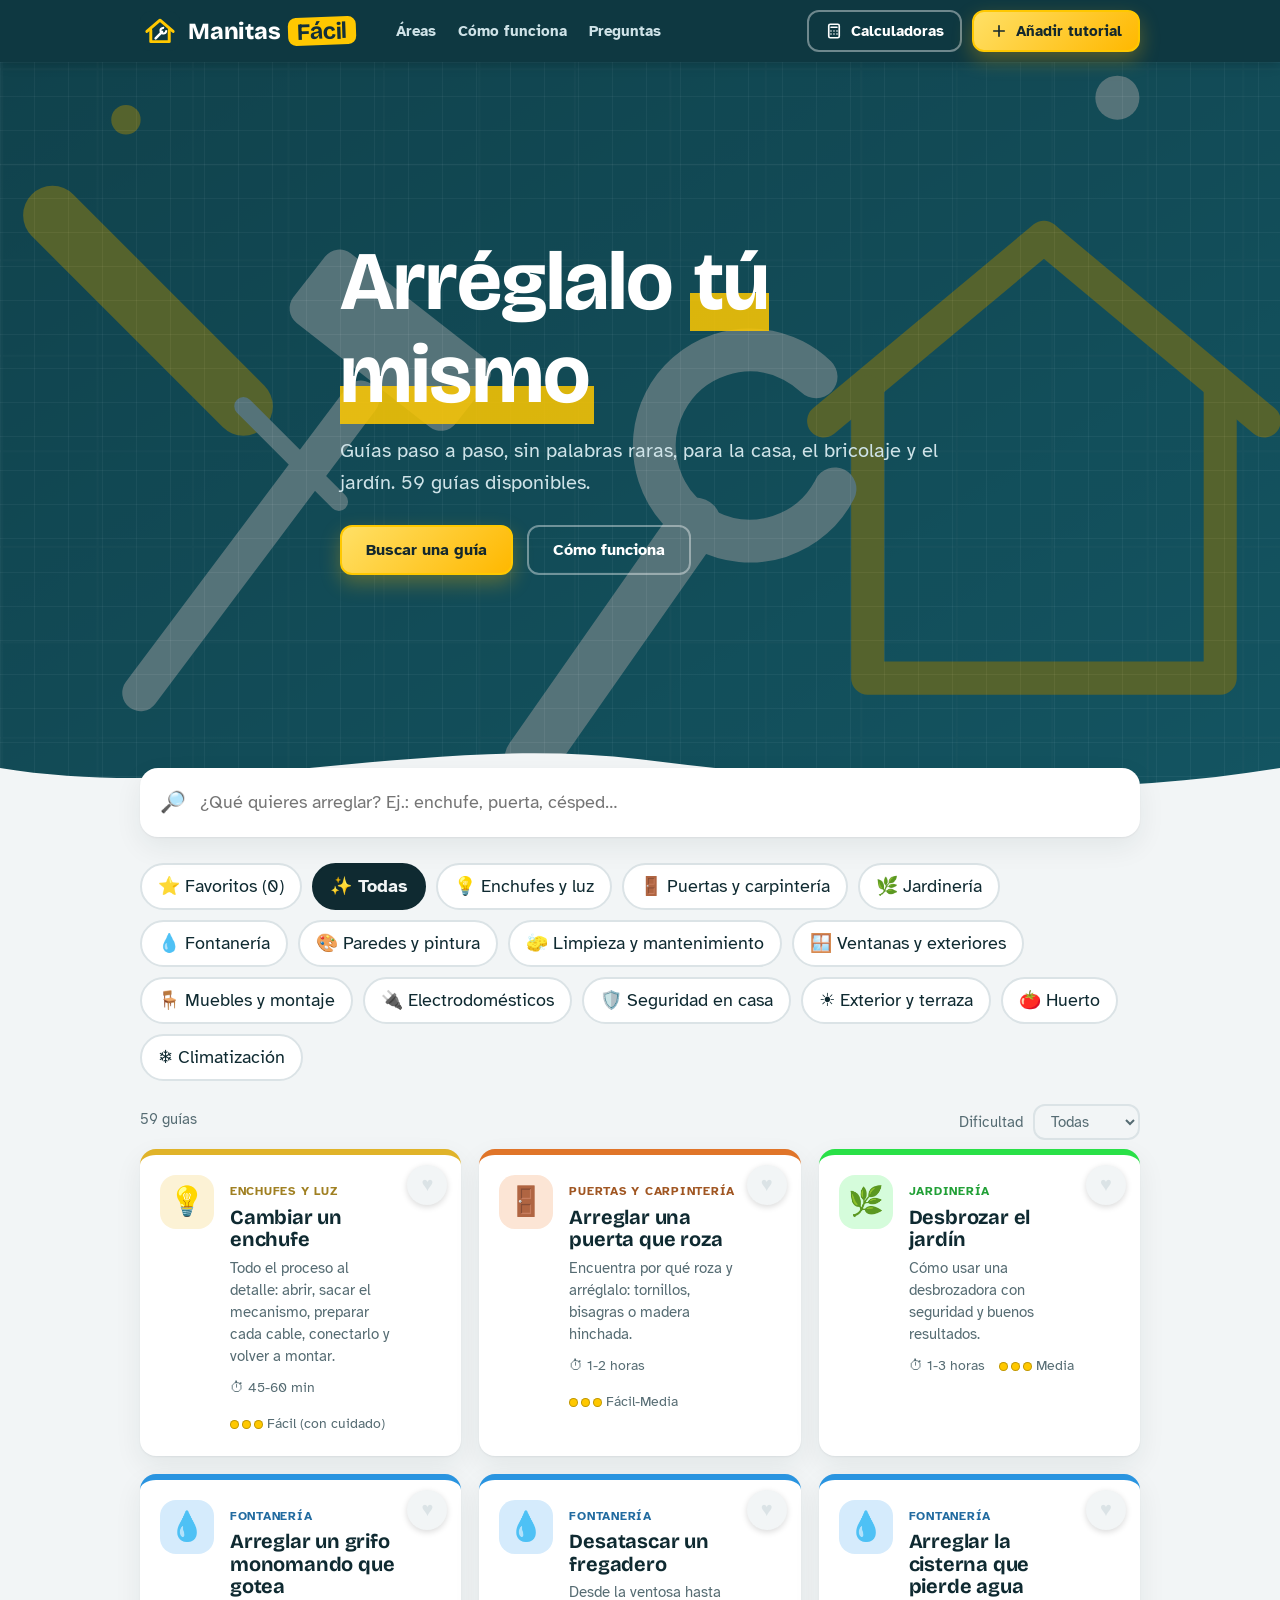
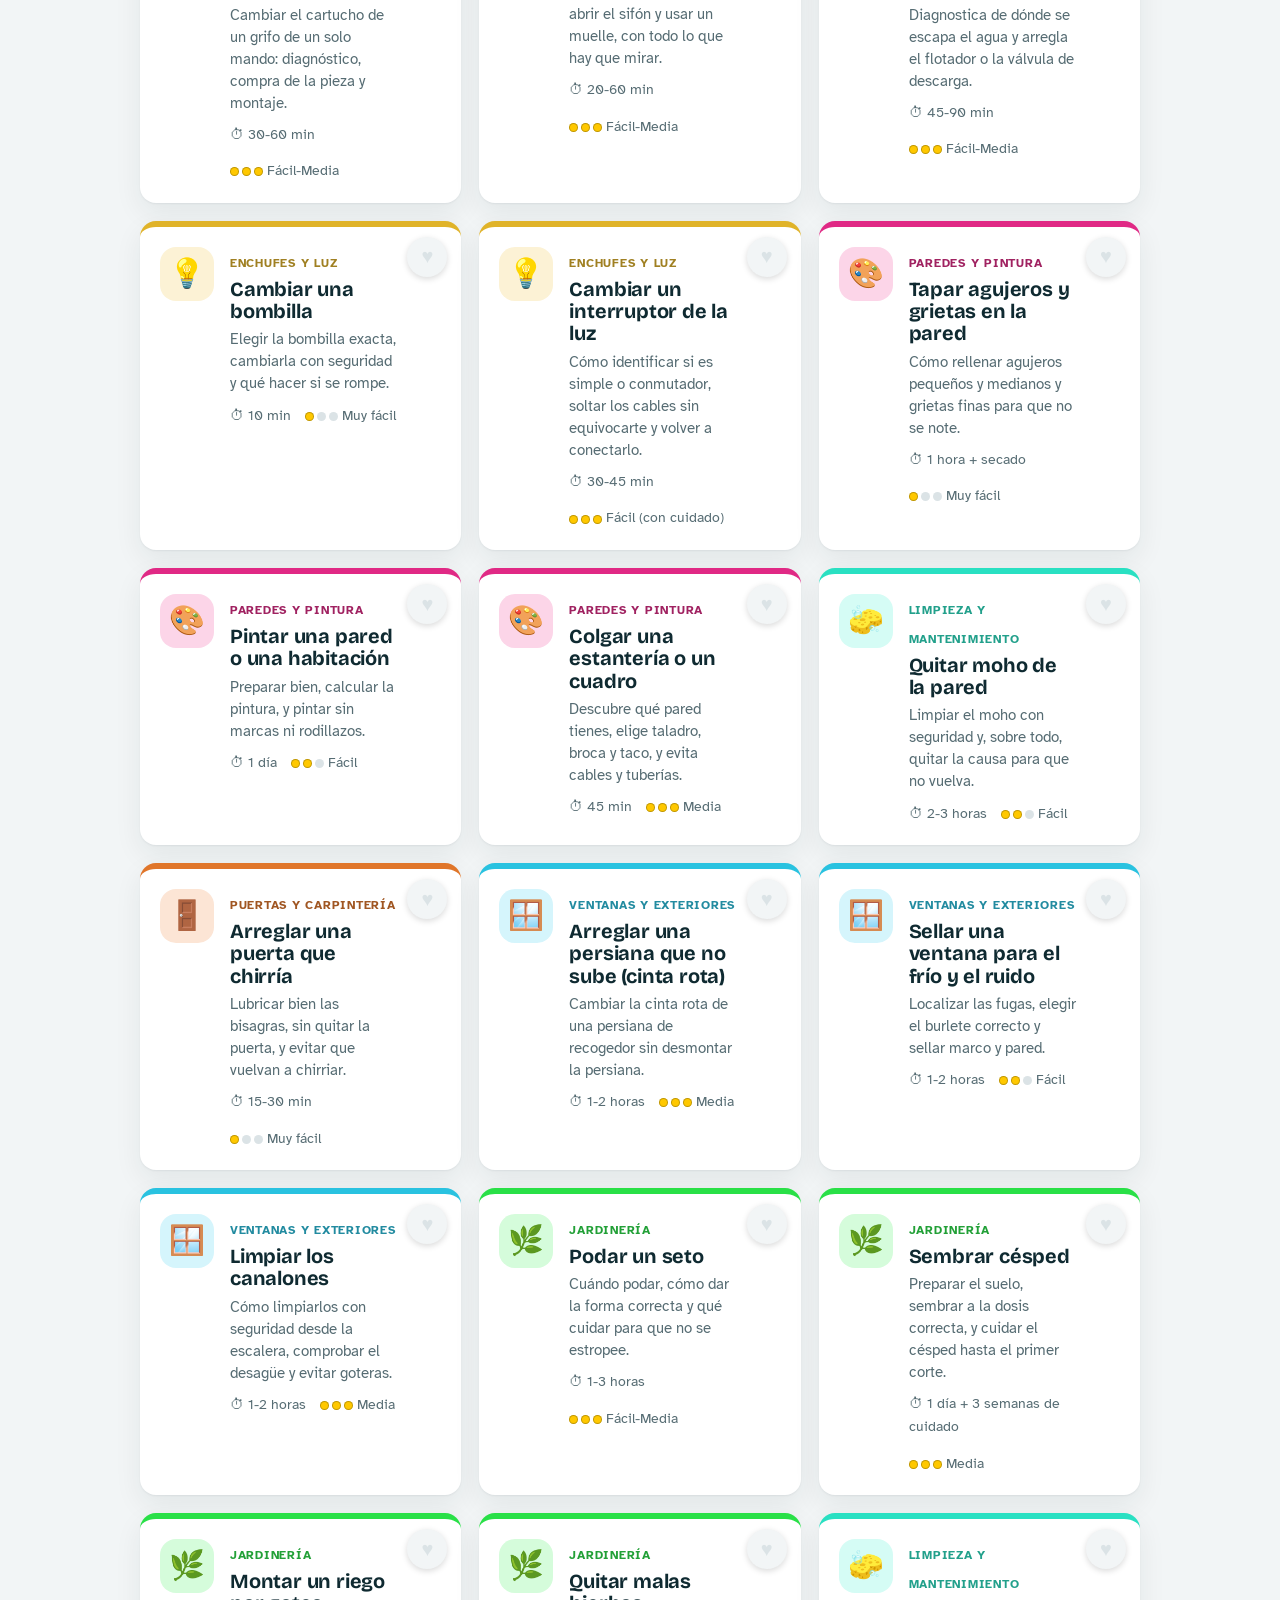
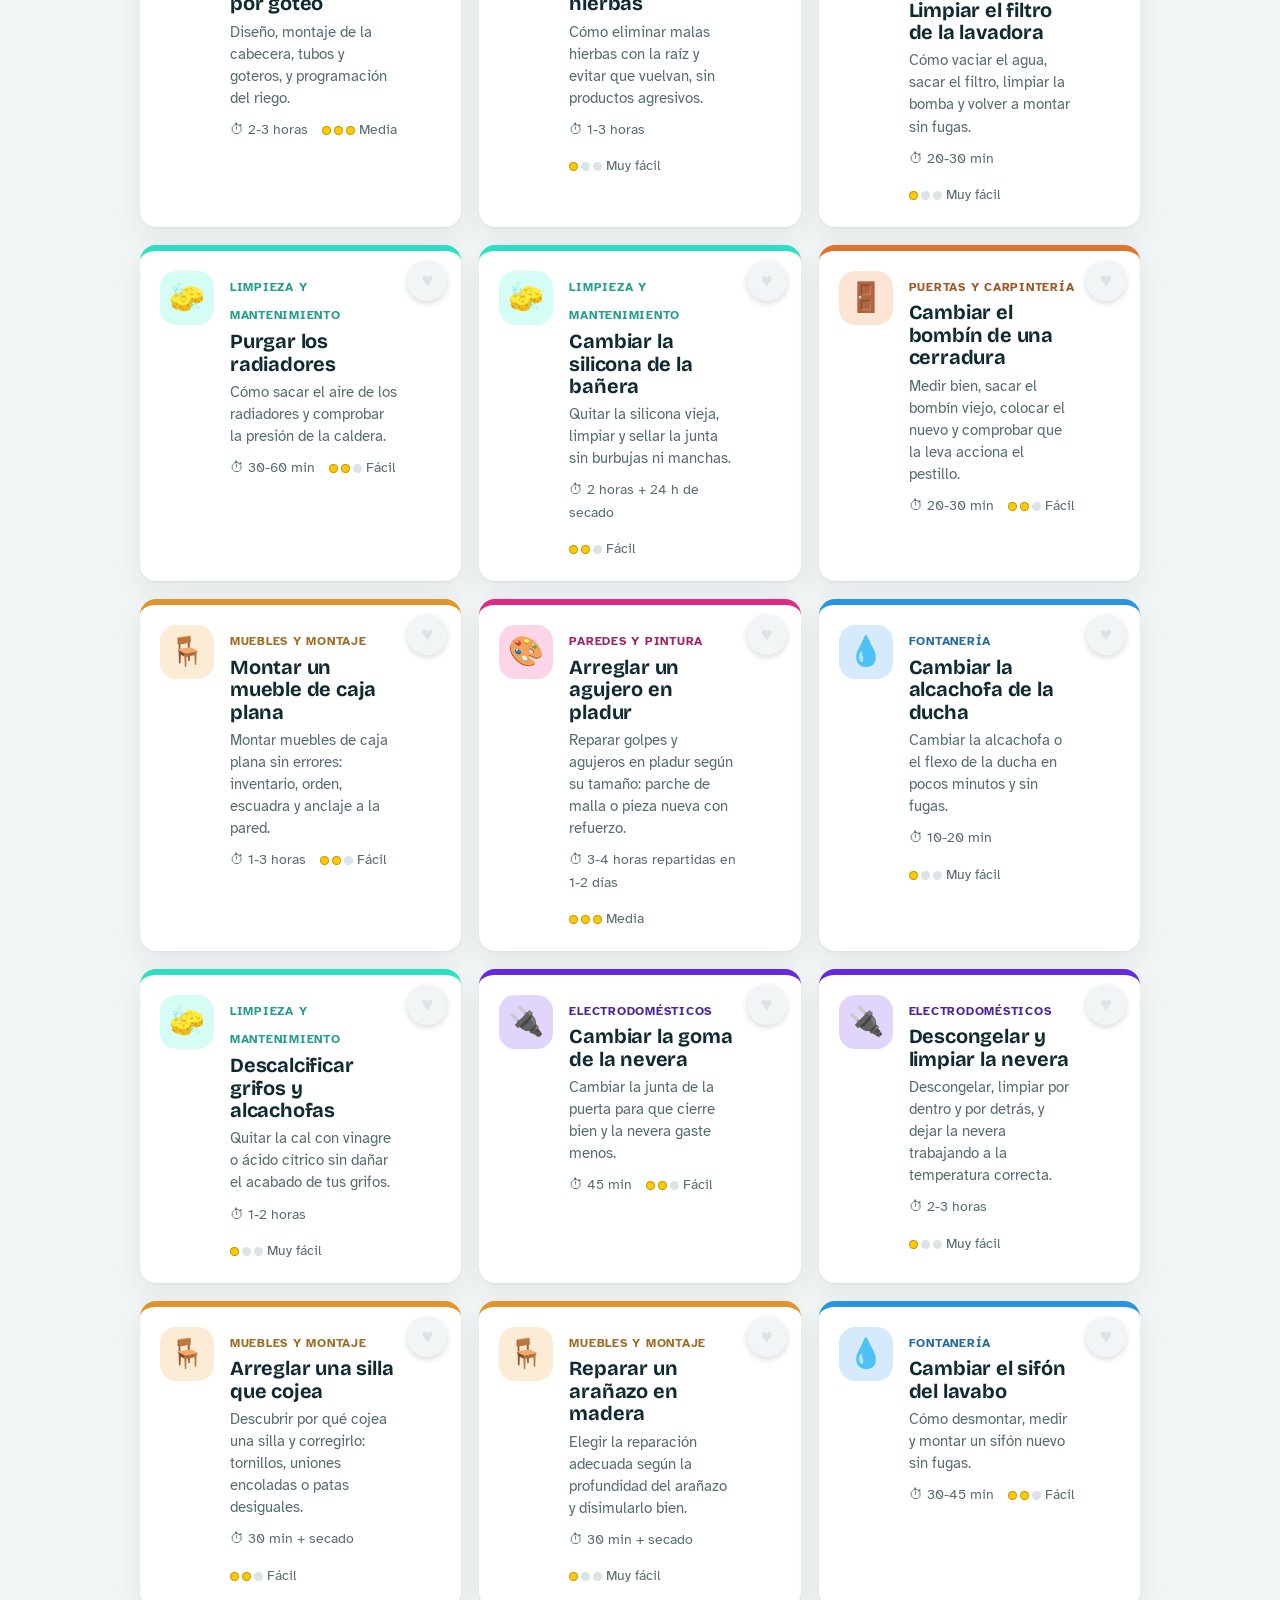
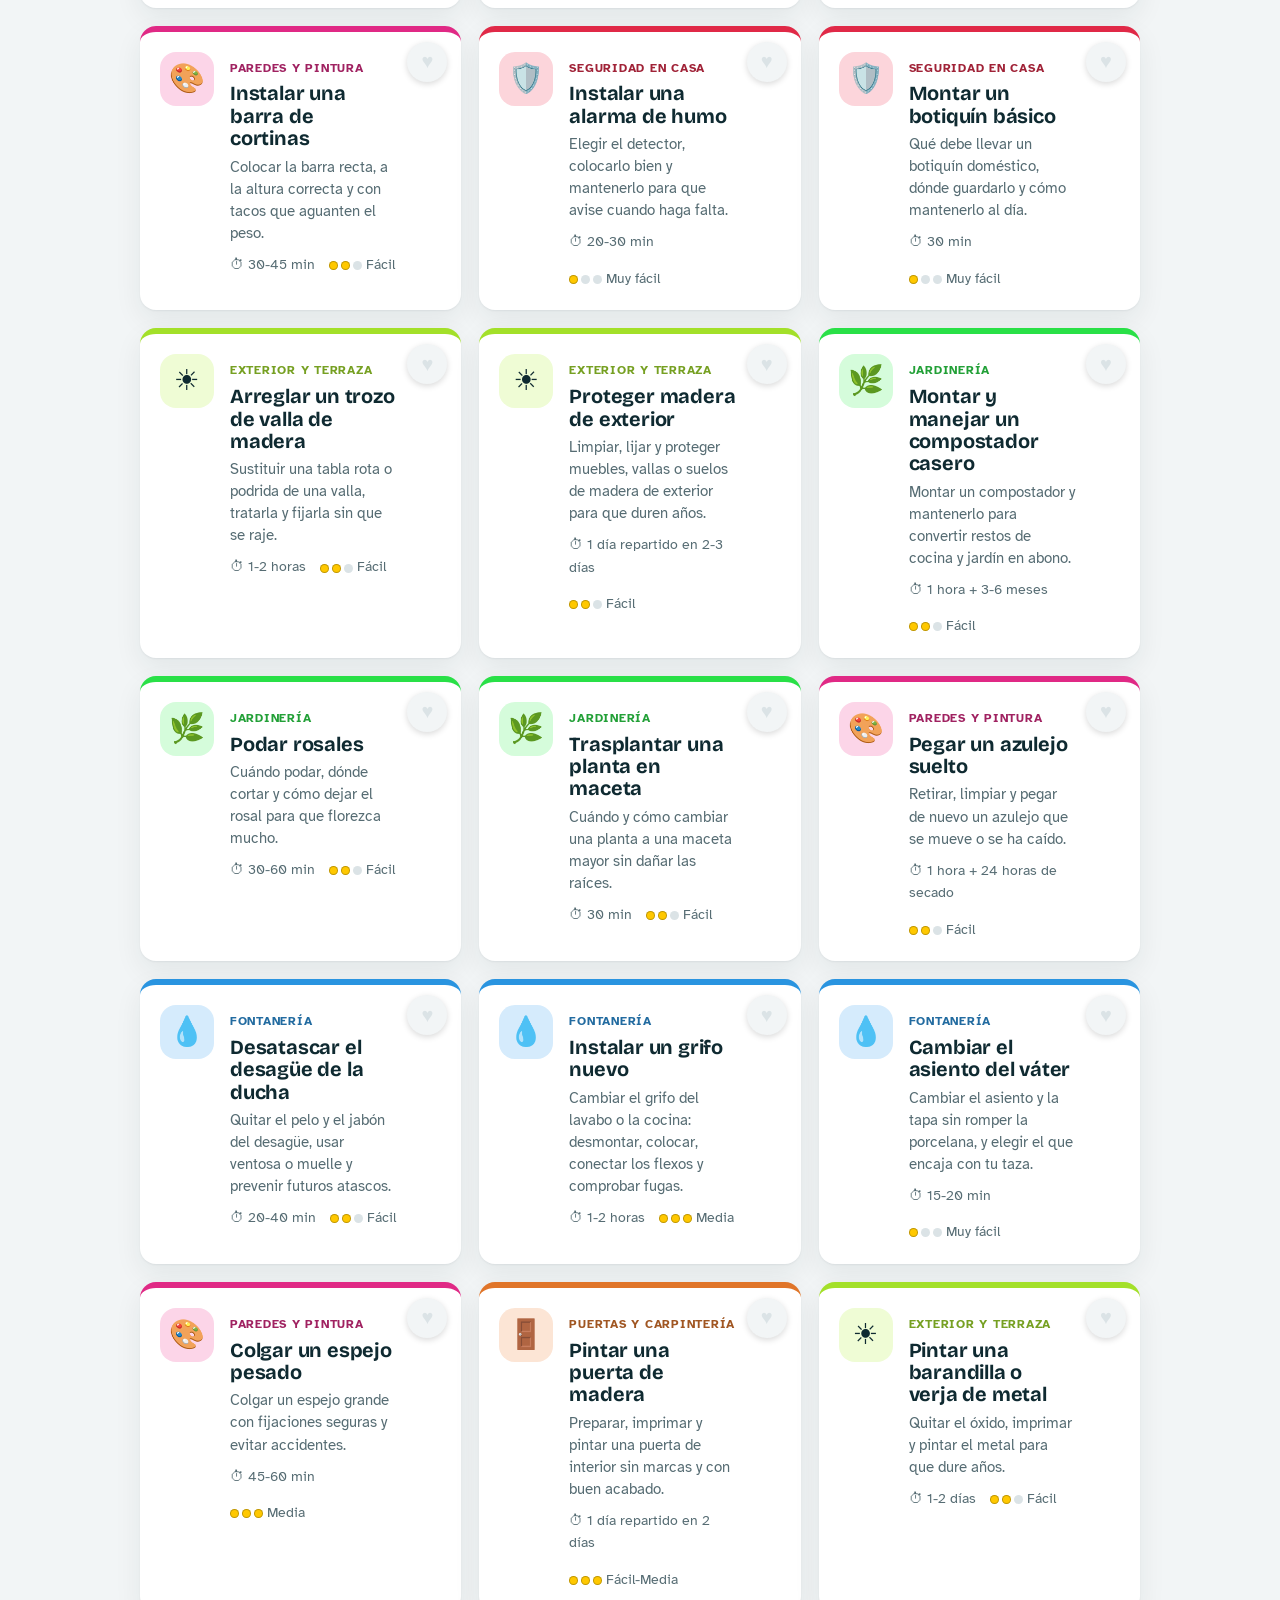
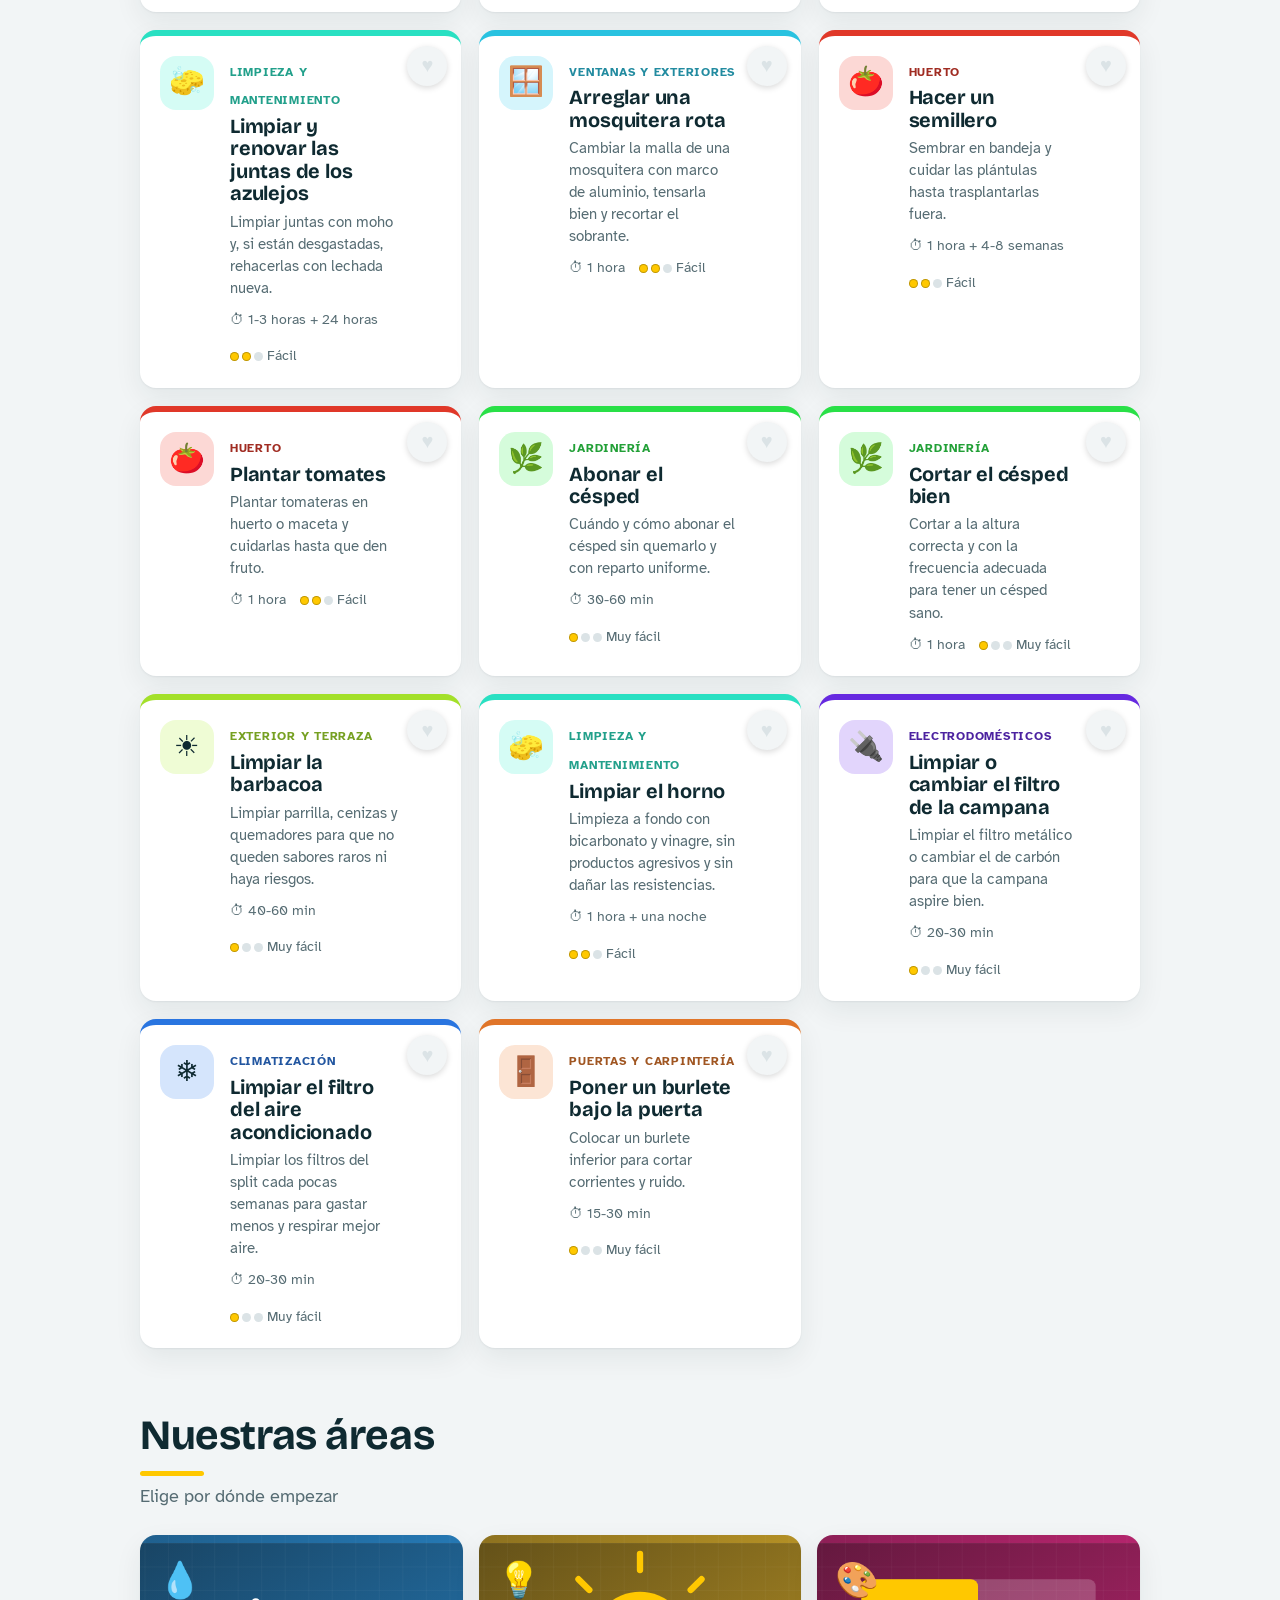
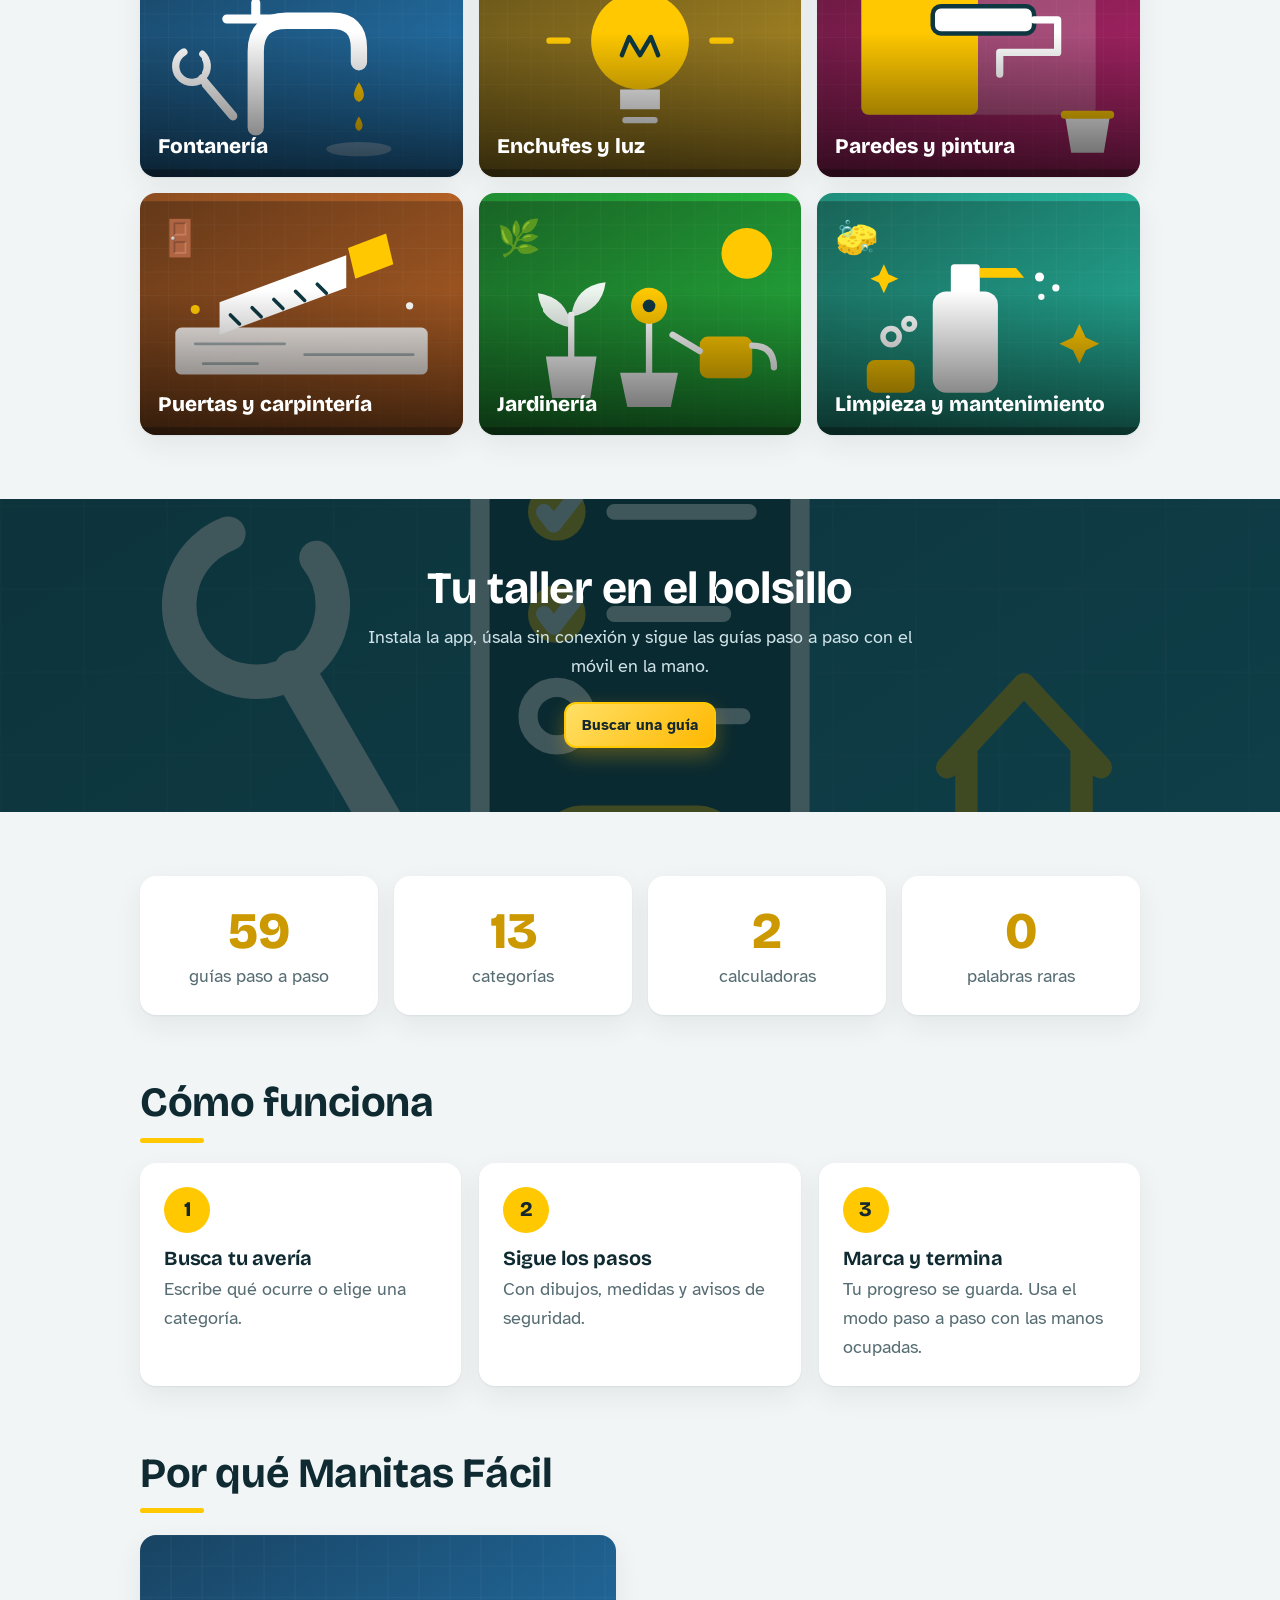
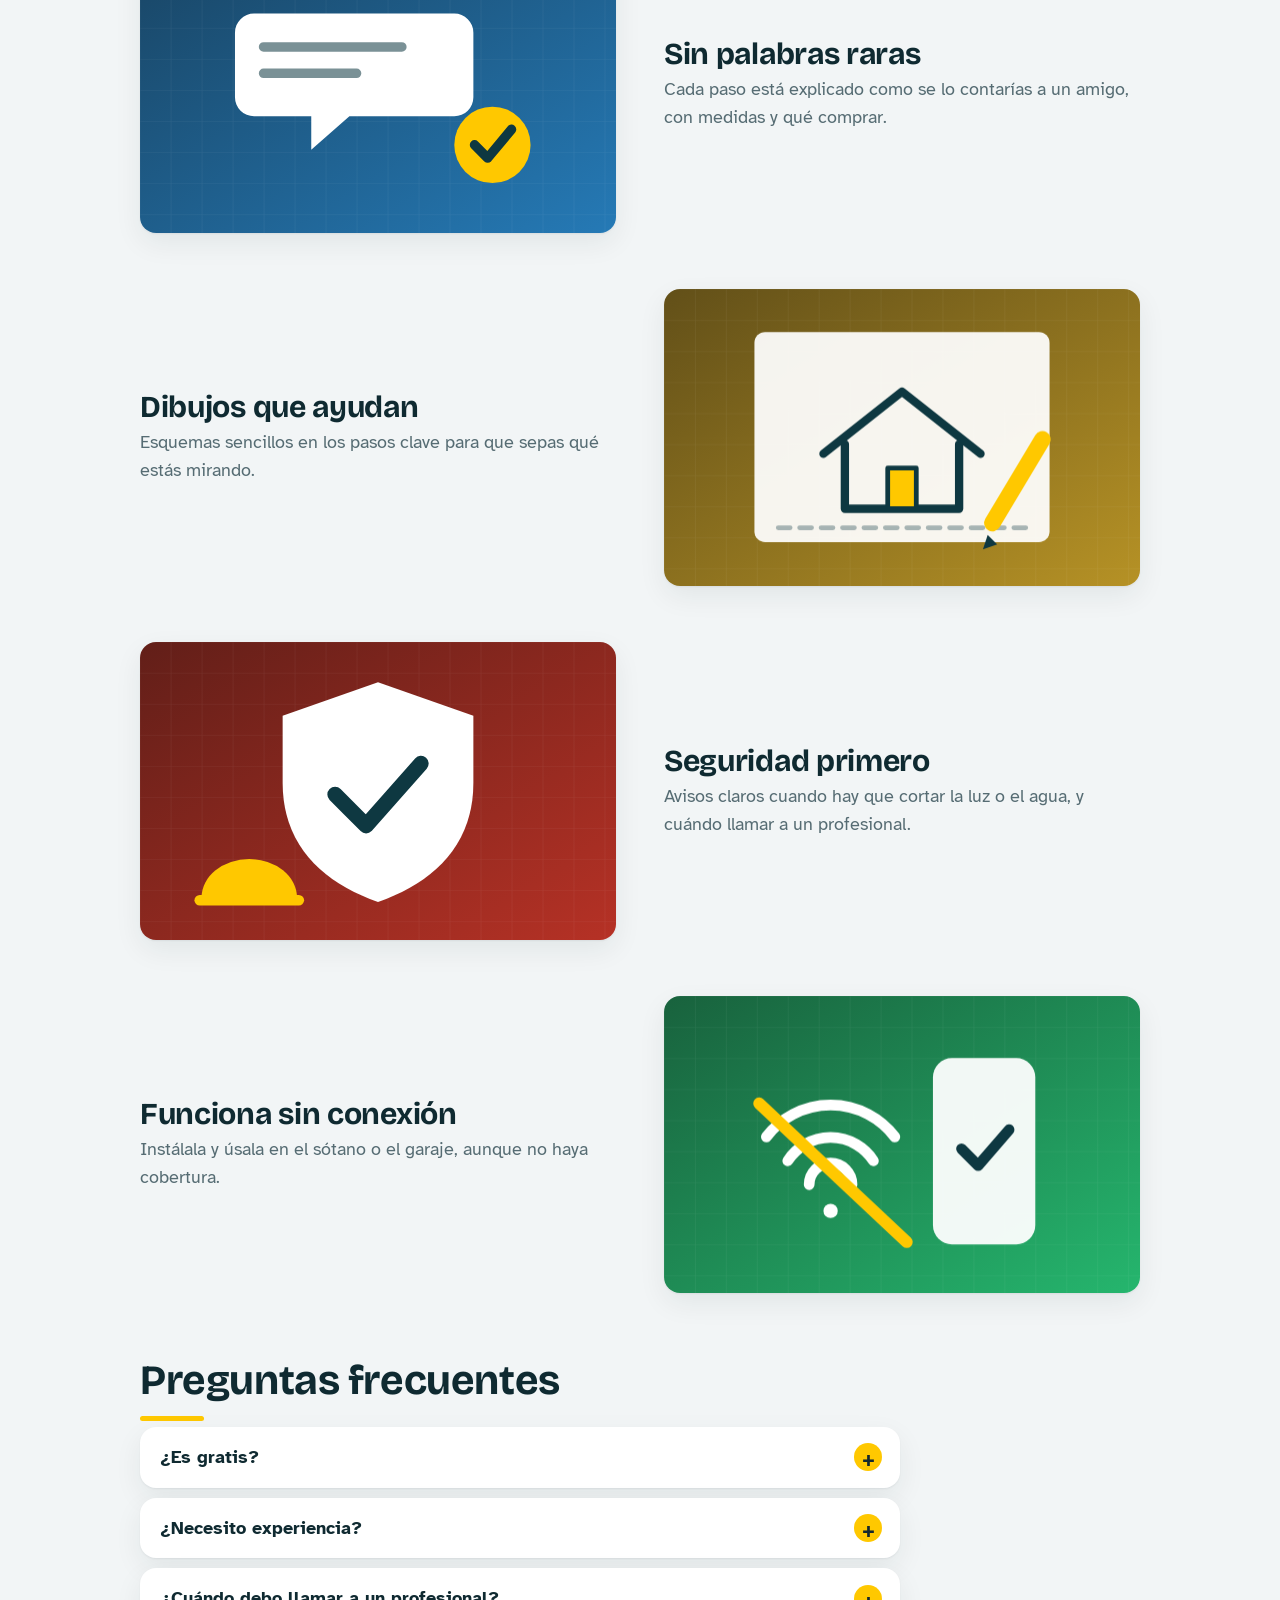
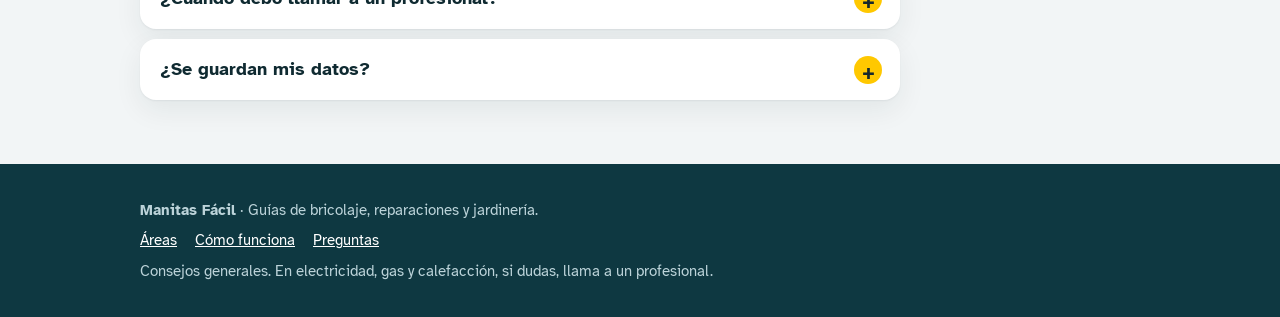
==== commit 968e64eb: "Add files via upload" ====
--- a/index.html
+++ b/index.html
@@ -109,7 +109,7 @@
 </dialog>
 <div id="tm" class="tm" hidden role="timer"><span id="tm-l"></span><strong id="tm-t">00:00</strong><button id="tm-x" class="btn sec">Parar</button></div>
 <div id="toast" role="status" aria-live="polite"></div>
-<footer class="pie"><div class="wrap"><p><strong>Manitas Fácil</strong> · Guías de bricolaje, reparaciones y jardinería.</p><p class="fl"><a href="#areas">Áreas</a> <a href="#como">Cómo funciona</a> <a href="#faq">Preguntas</a></p><p>Consejos generales. En electricidad, gas y calefacción, si dudas, llama a un profesional. </p><p id="creditos" class="cred">Fotos: <a href="https://www.pexels.com/es-es/" rel="noopener">Pexels</a>.</p></div></footer>
+<footer class="pie"><div class="wrap"><p><strong>Manitas Fácil</strong> · Guías de bricolaje, reparaciones y jardinería.</p><p class="fl"><a href="#areas">Áreas</a> <a href="#como">Cómo funciona</a> <a href="#faq">Preguntas</a></p><p>Consejos generales. En electricidad, gas y calefacción, si dudas, llama a un profesional.</p></div></footer>
 <script src="./js/data.js"></script>
 <script src="./js/tutoriales-extra.js"></script>
 <script src="./js/tutoriales-3.js"></script>
@@ -127,7 +127,7 @@
 <script src="./js/profundos10.js"></script>
 <script src="./js/profundos11.js"></script>
 <script src="./js/profundos12.js"></script>
-<script src="./js/imagenes.js"></script>
+<script src="./js/ilustraciones.js"></script>
 <script src="./js/app.js"></script>
 <script src="./js/efectos.js"></script>
 </body>
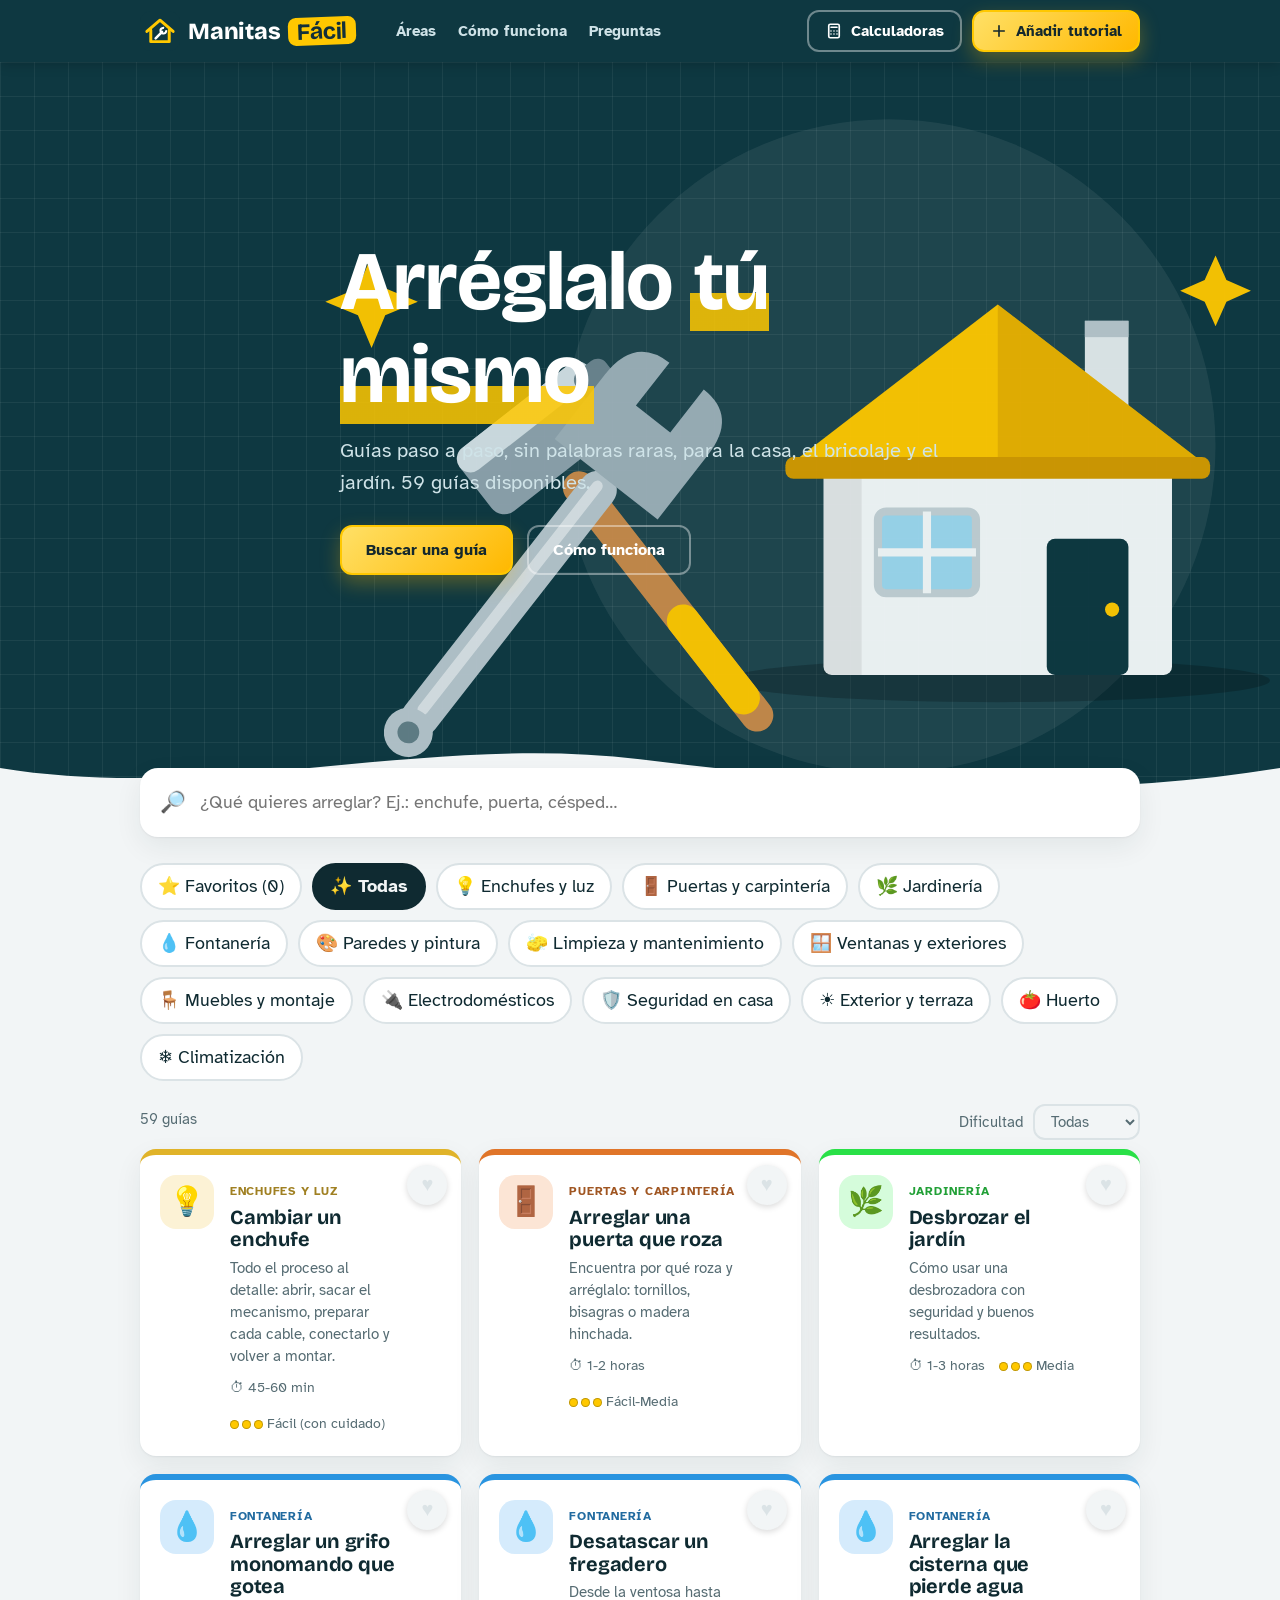
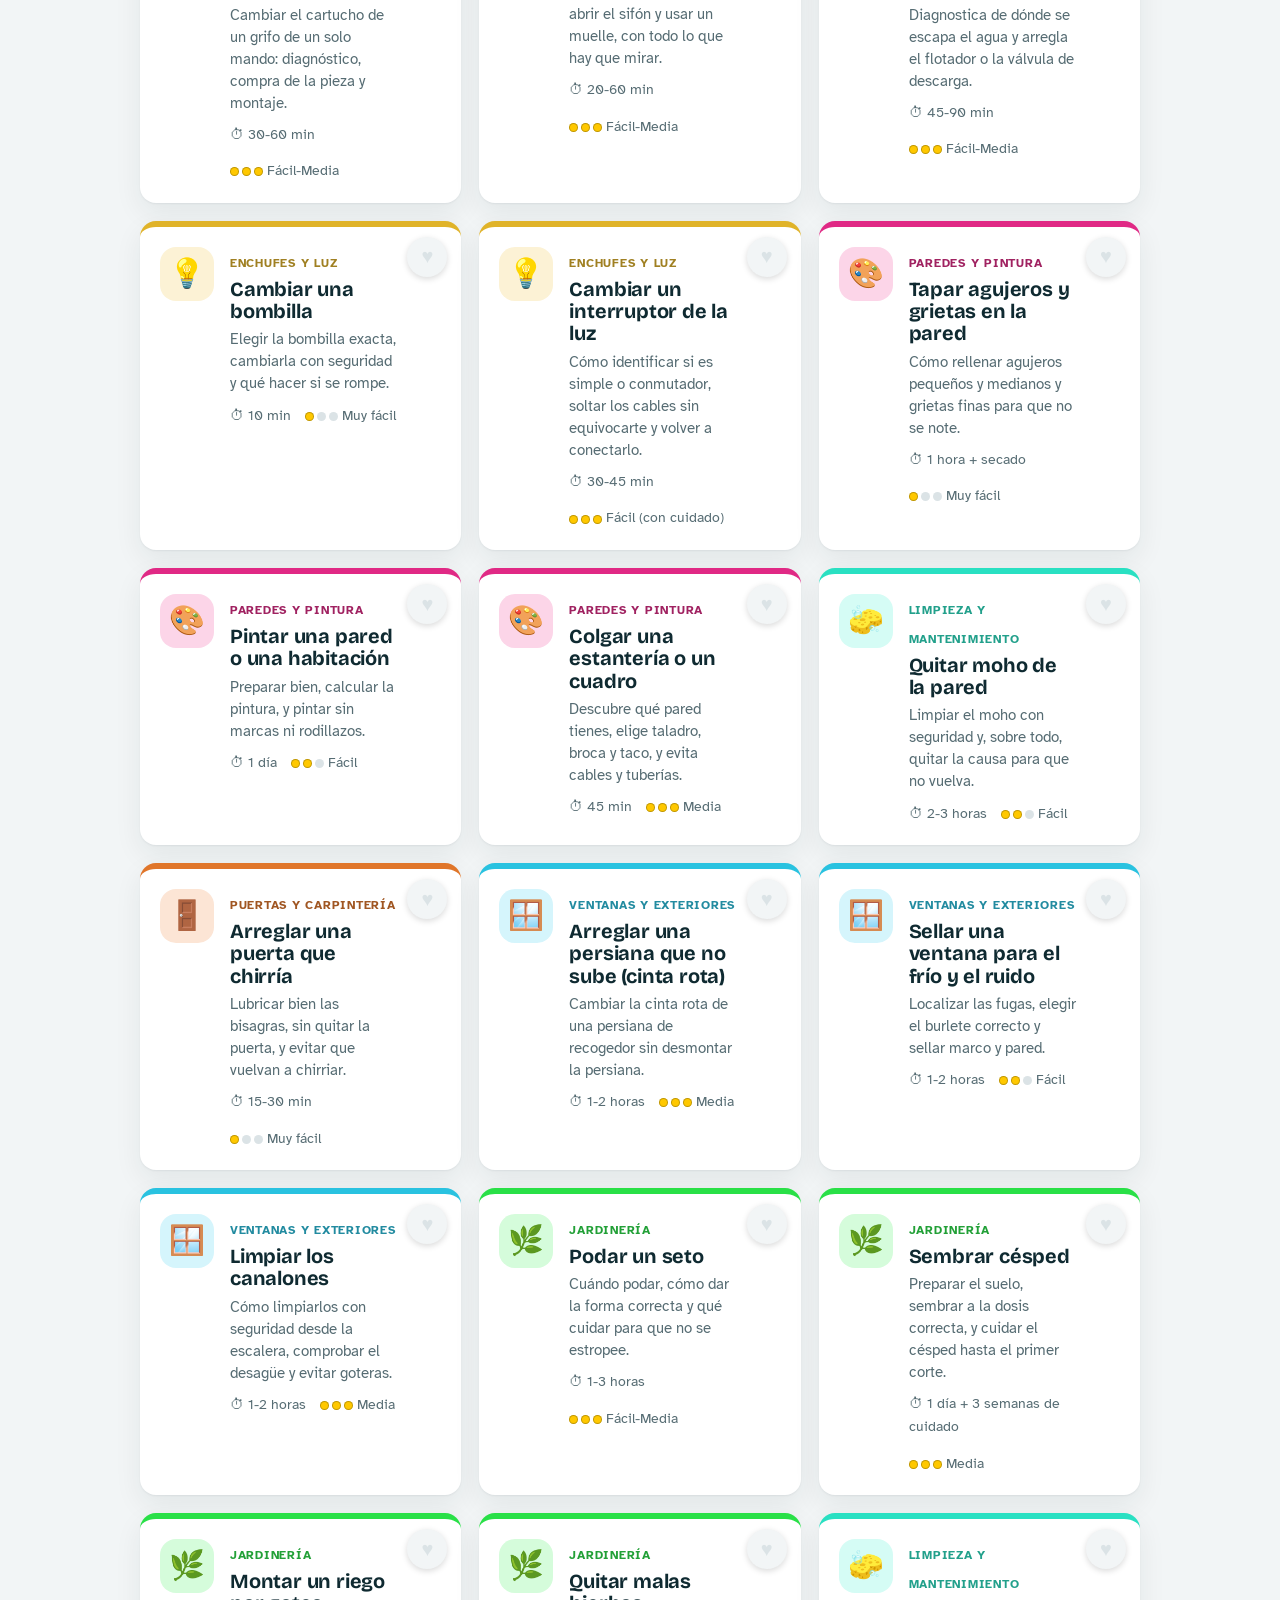
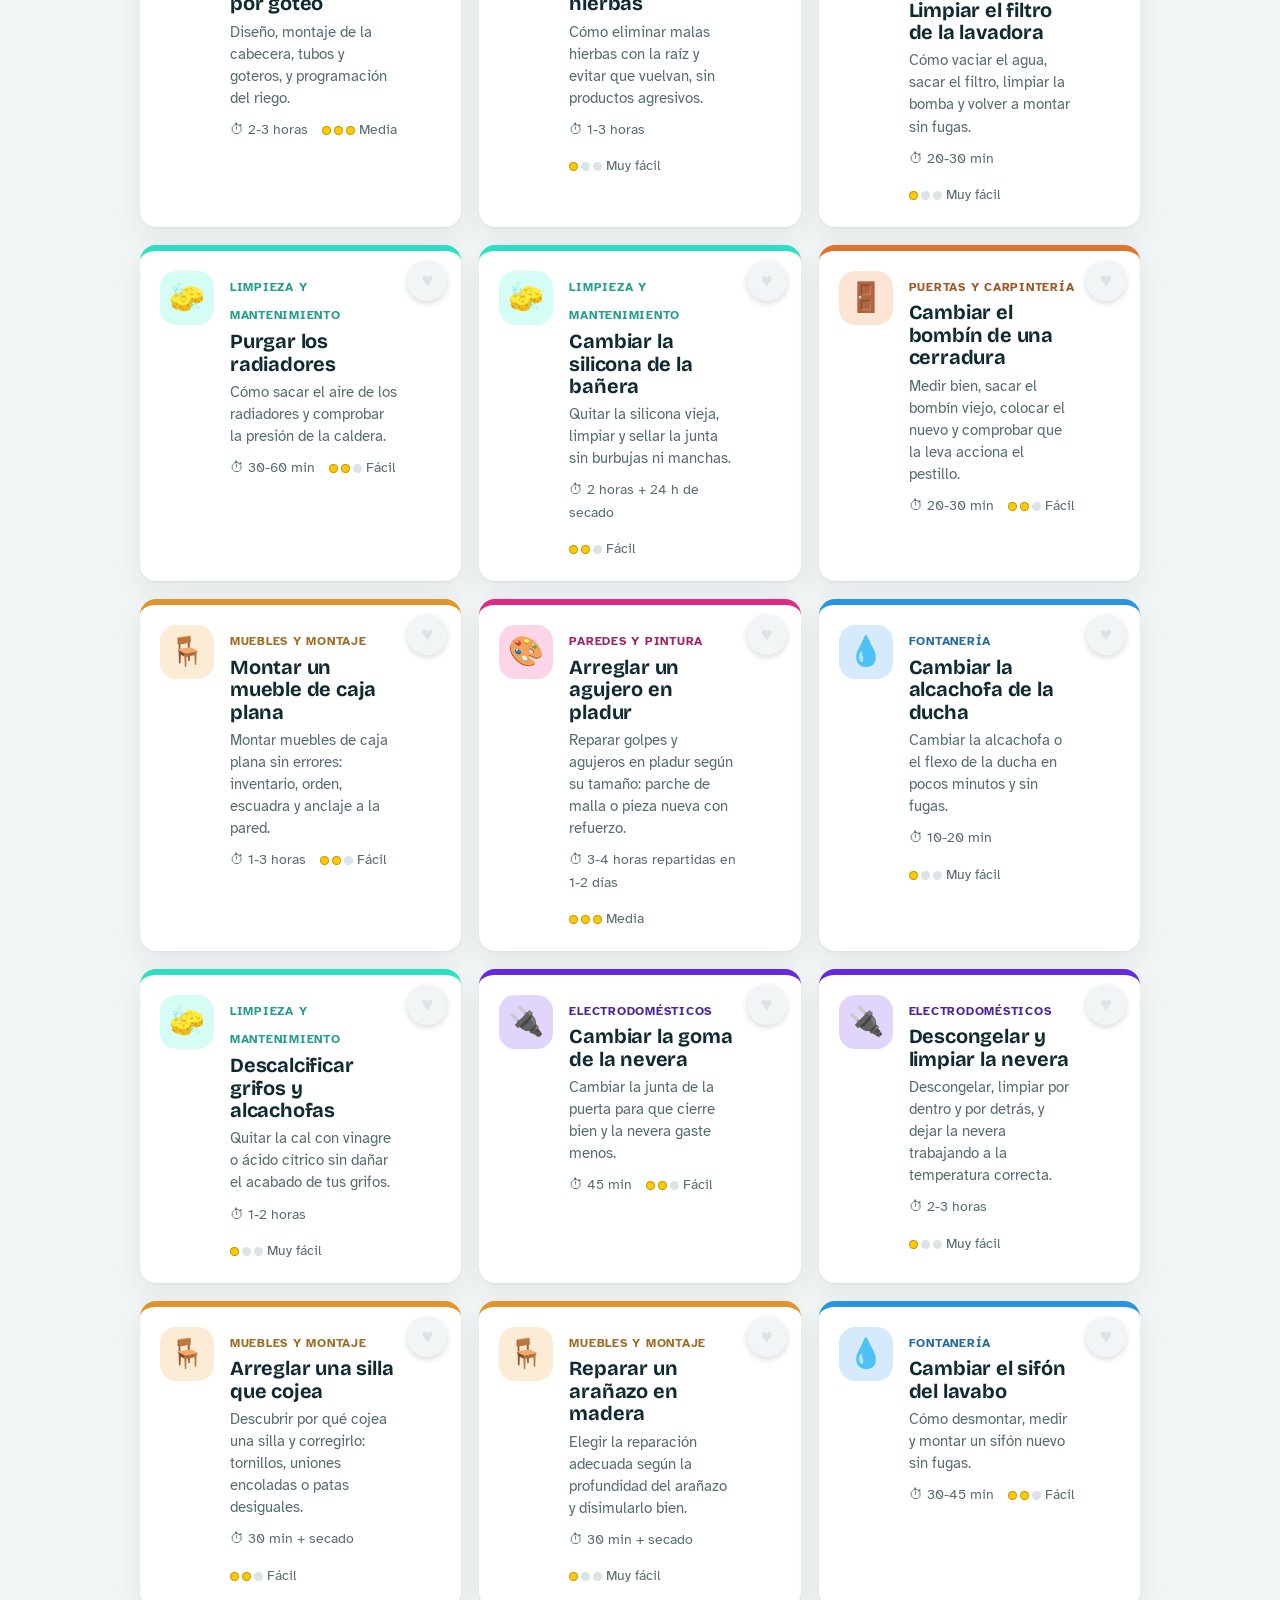
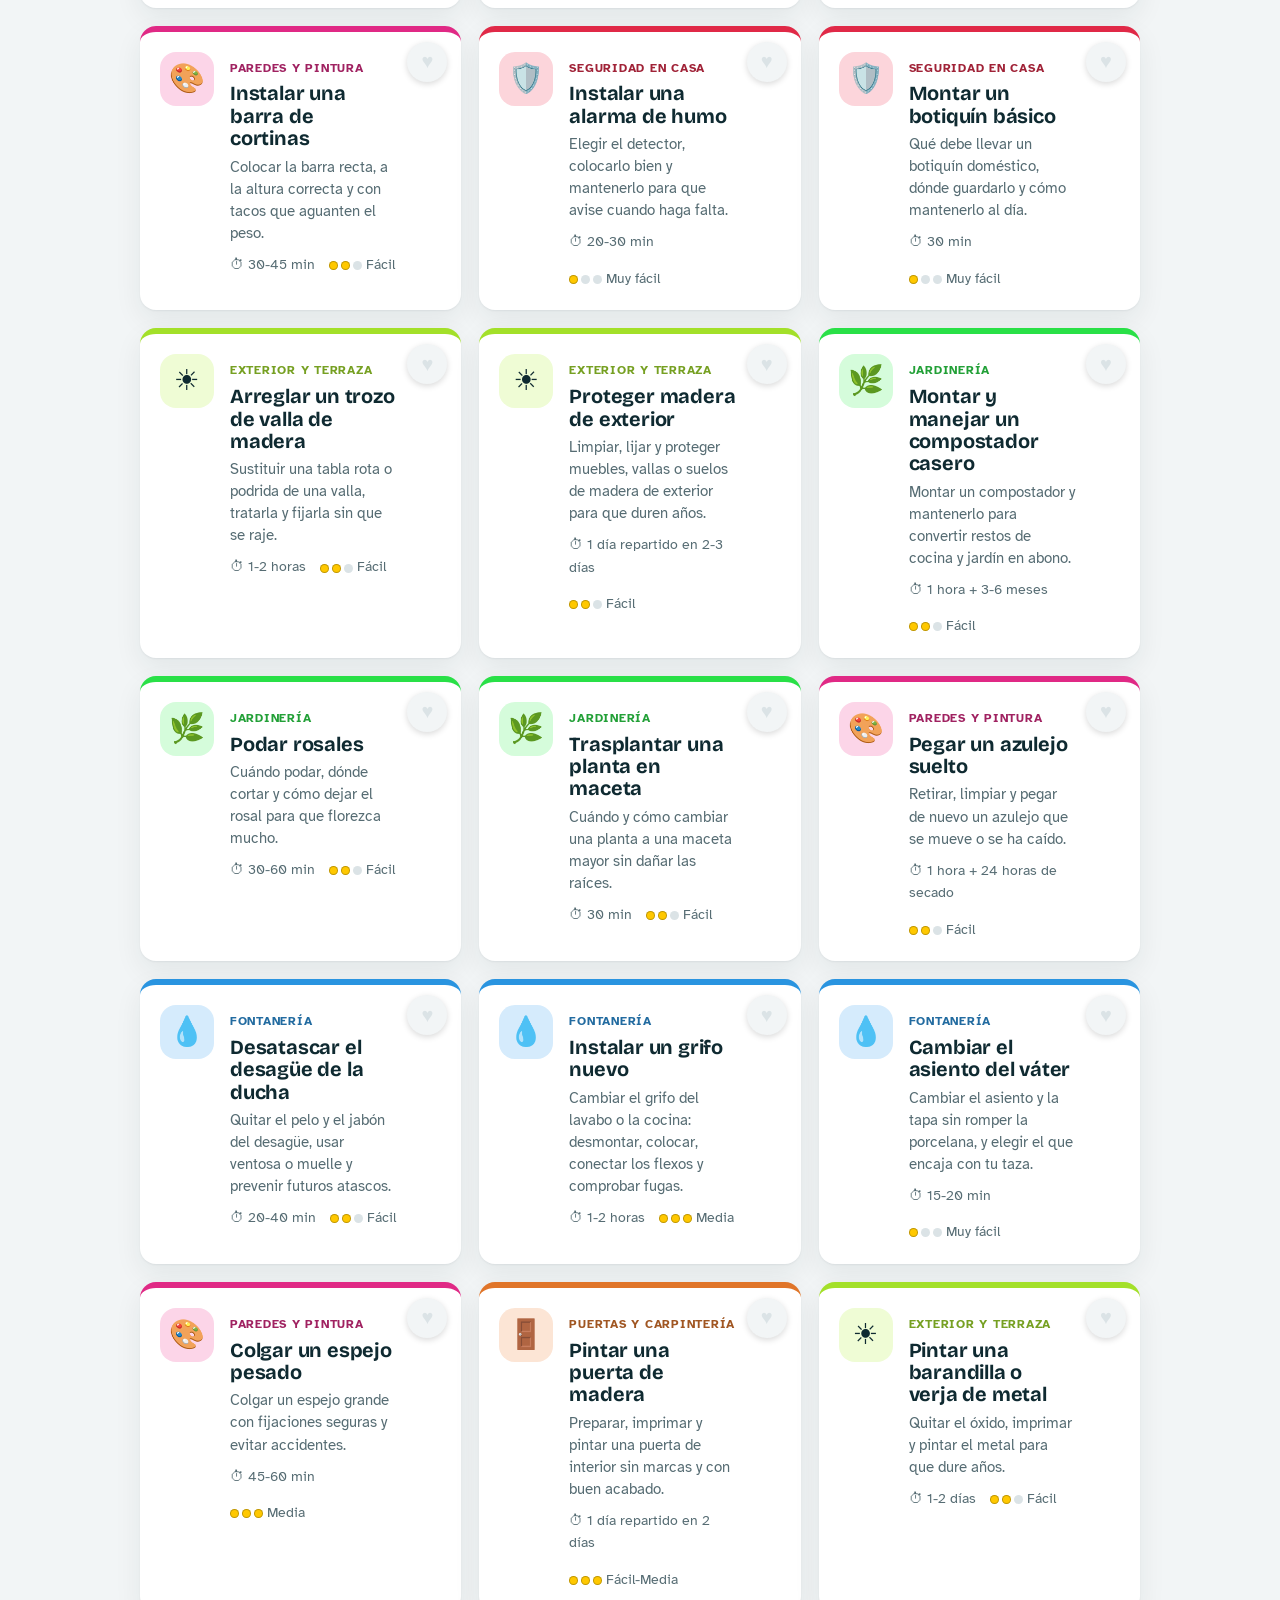
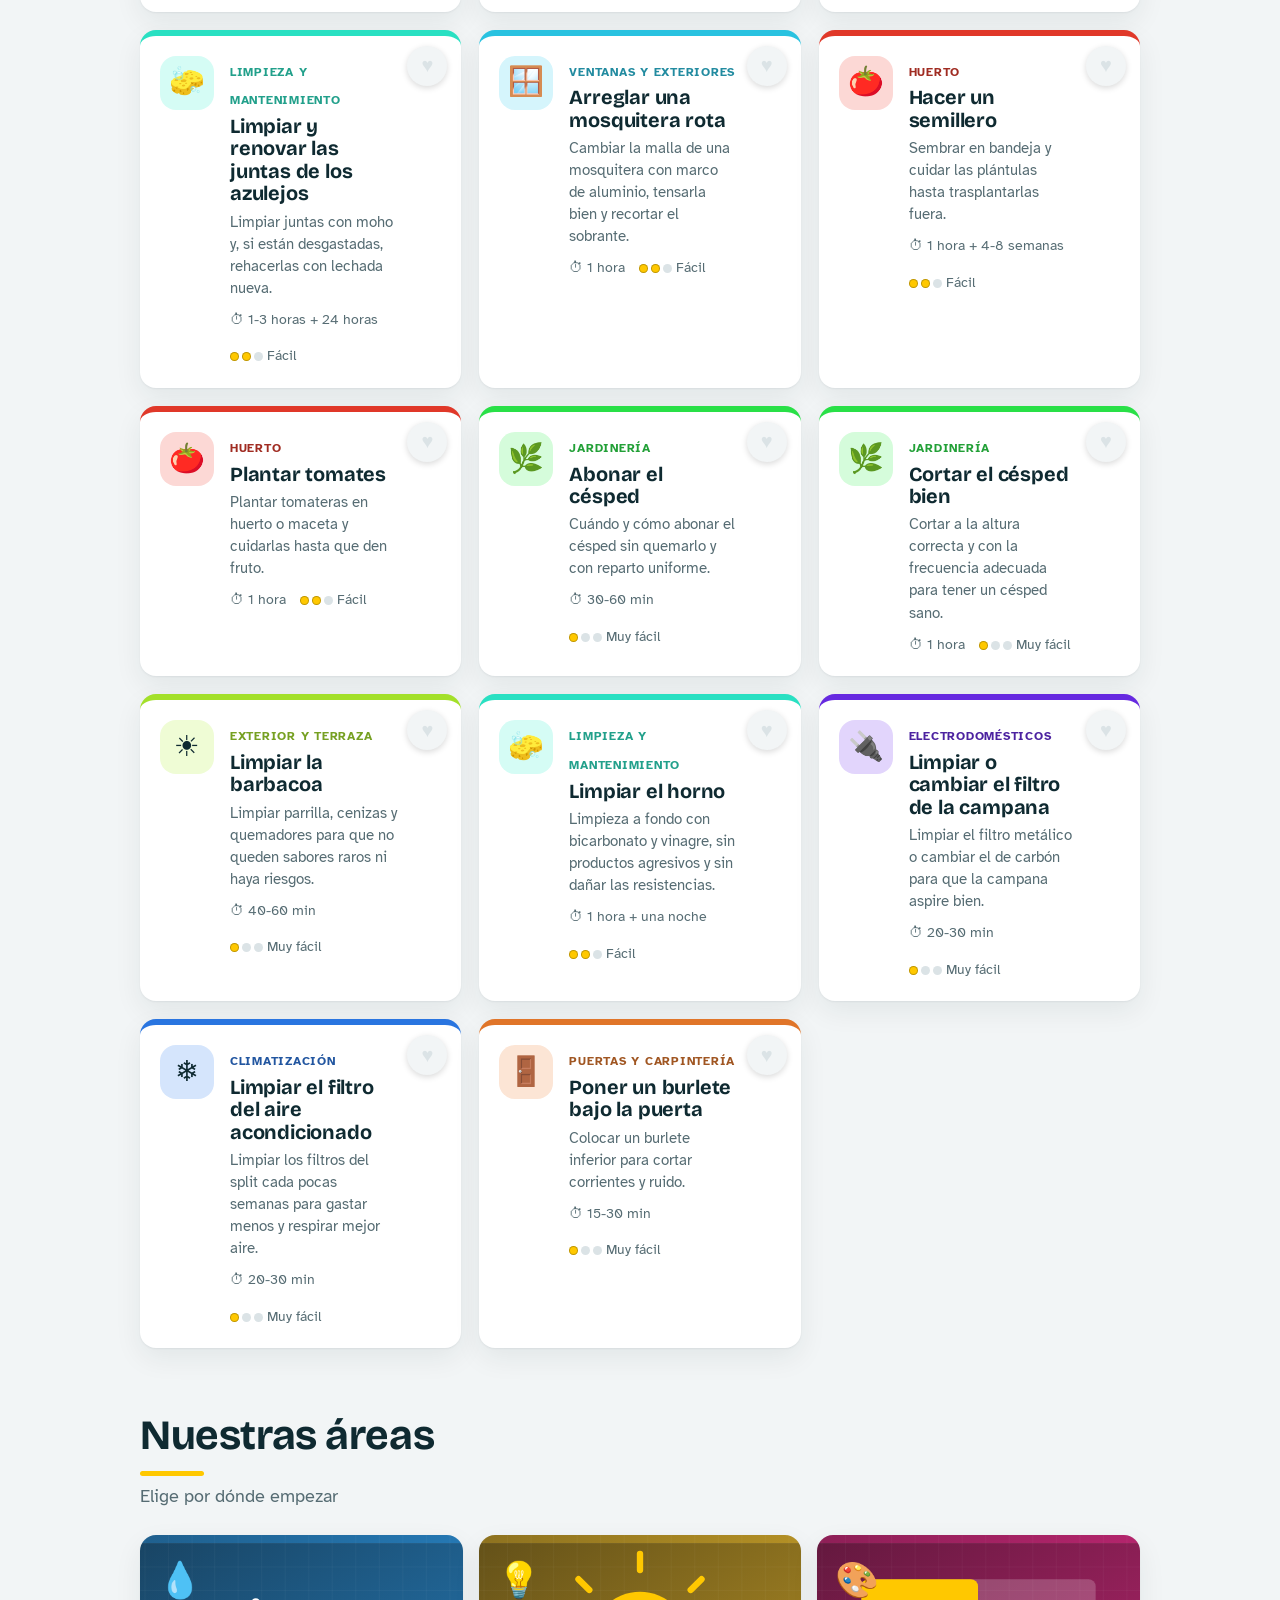
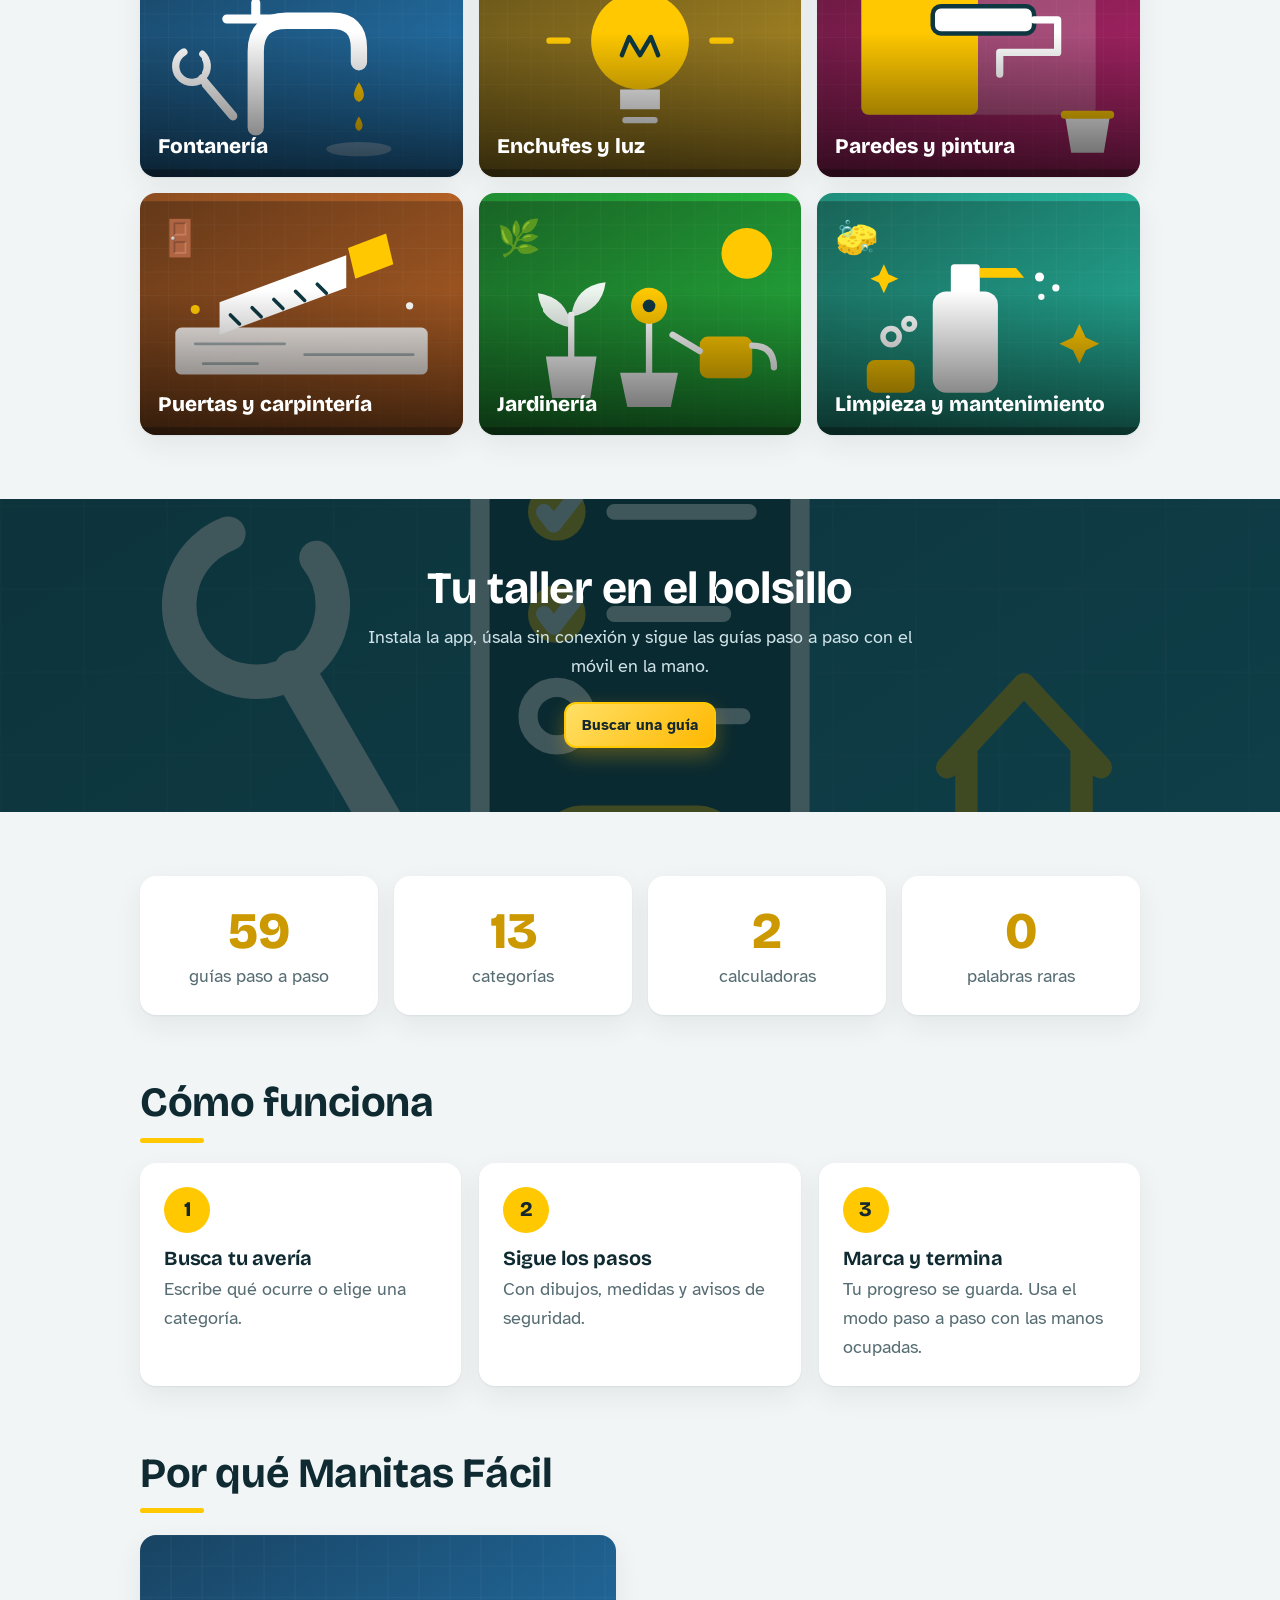
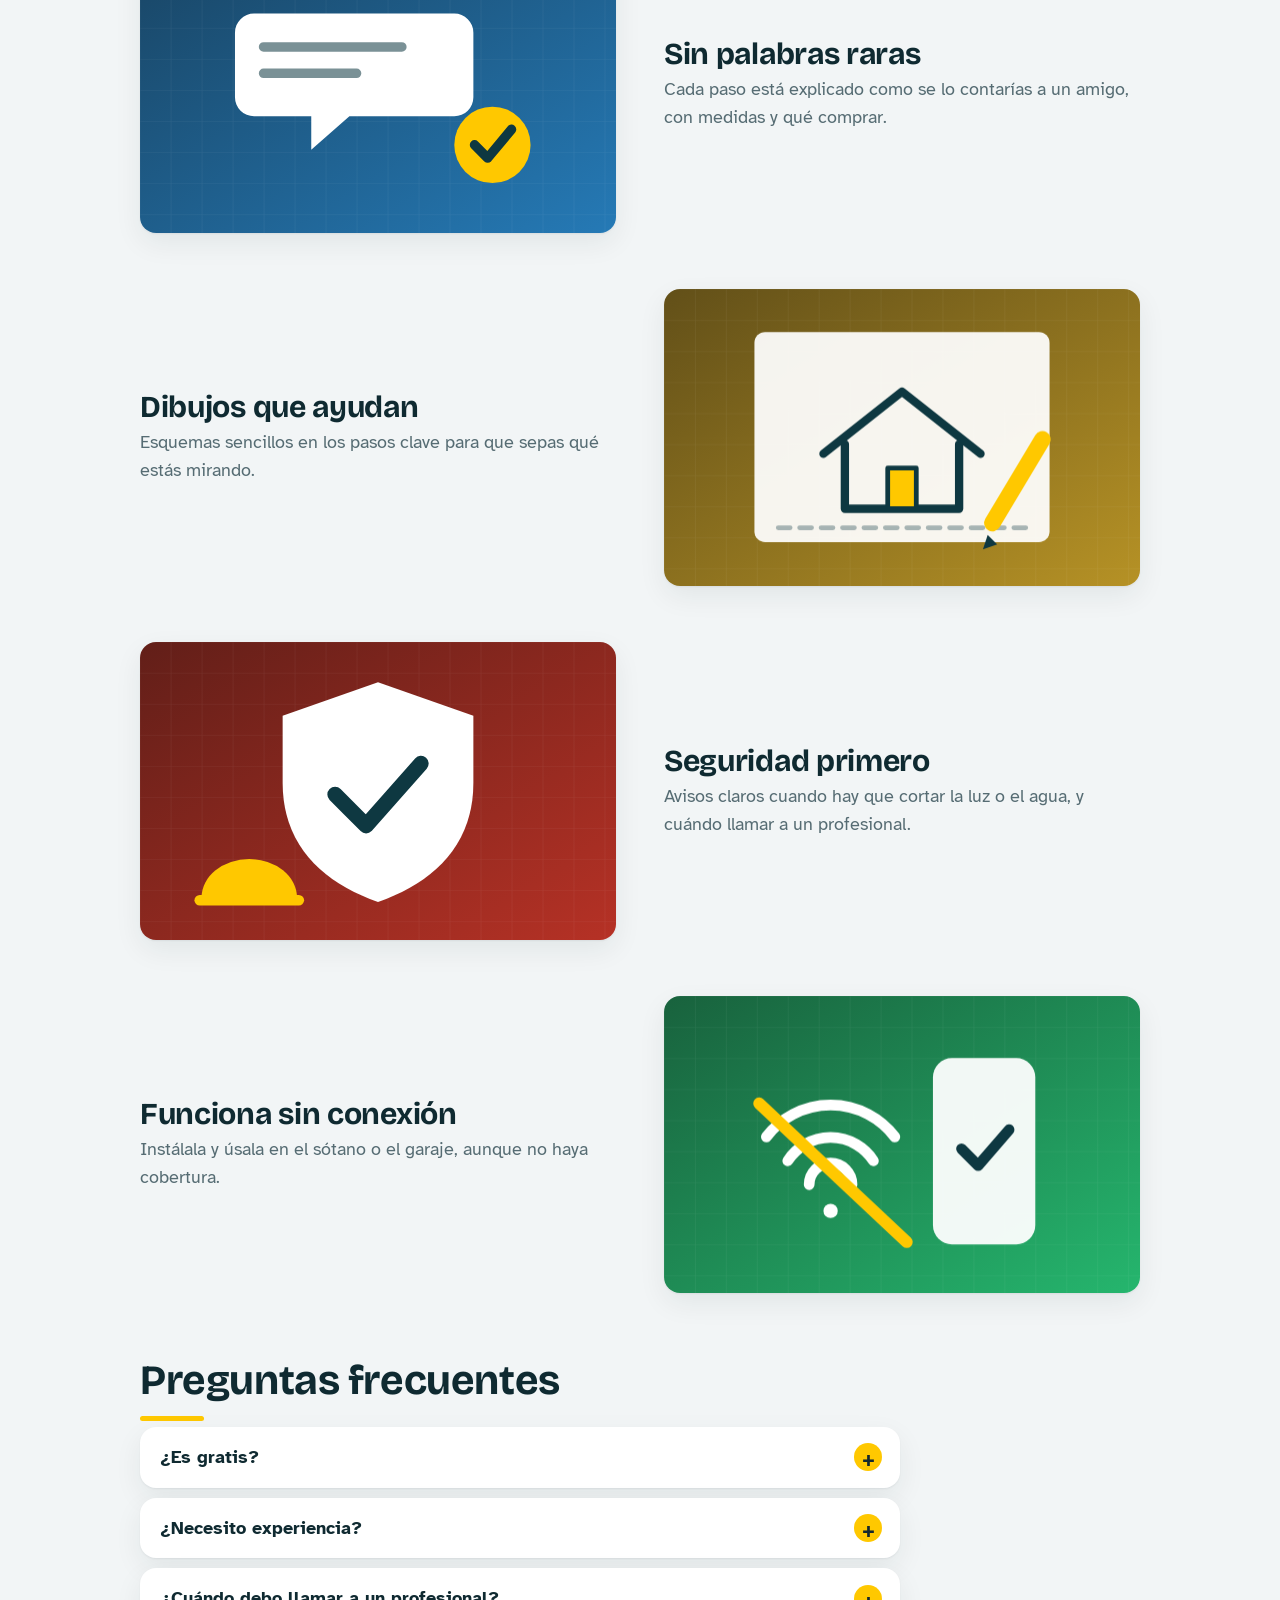
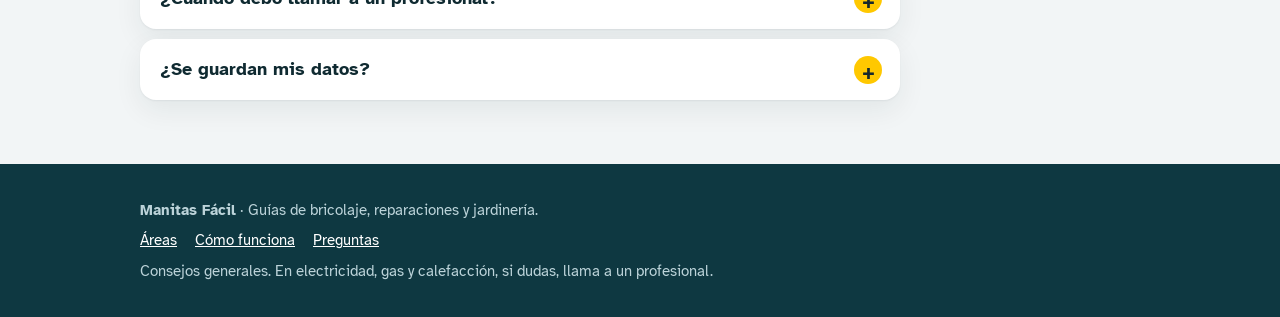
==== commit 777b7d5c: "Add files via upload" ====
--- a/index.html
+++ b/index.html
@@ -115,6 +115,7 @@
 <script src="./js/tutoriales-3.js"></script>
 <script src="./js/tutoriales-4.js"></script>
 <script src="./js/dibujos.js"></script>
+<script src="./js/dibujos2.js"></script>
 <script src="./js/profundos.js"></script>
 <script src="./js/profundos2.js"></script>
 <script src="./js/profundos3.js"></script>
--- a/css/styles.css
+++ b/css/styles.css
@@ -188,3 +188,12 @@
 .stats div,.pasos3>div{transition:transform .25s,box-shadow .25s}.stats div:hover,.pasos3>div:hover{transform:translateY(-6px);box-shadow:0 16px 36px rgba(15,42,49,.16)}
 @media(min-width:900px){.items{grid-template-columns:1fr;gap:56px}.item{grid-template-columns:1fr 1fr;align-items:center;gap:48px}.item:nth-child(even) .im{order:2}.item h3{font-size:1.9rem}.item p{font-size:1.1rem}}
 .cred{font-size:.85rem;opacity:.85}
+
+/* Dibujos con su leyenda debajo; portada con la ilustración a la derecha */
+figure{background:none!important;border:0!important;padding:0!important}
+figure svg{border-radius:14px;box-shadow:0 6px 18px rgba(15,42,49,.18)}
+figcaption{margin-top:8px;font-size:.9rem;color:var(--mut);line-height:1.4}
+.hero-img{inset:0;background-size:auto 92%;background-repeat:no-repeat;background-position:right 5% center}
+.hero-img.con-foto{opacity:.95;animation:kb 20s ease-in-out infinite alternate}
+@keyframes kb{from{scale:1}to{scale:1.05}}
+@media(max-width:900px){.hero-img.con-foto{opacity:.3;background-position:center bottom;background-size:auto 70%}}
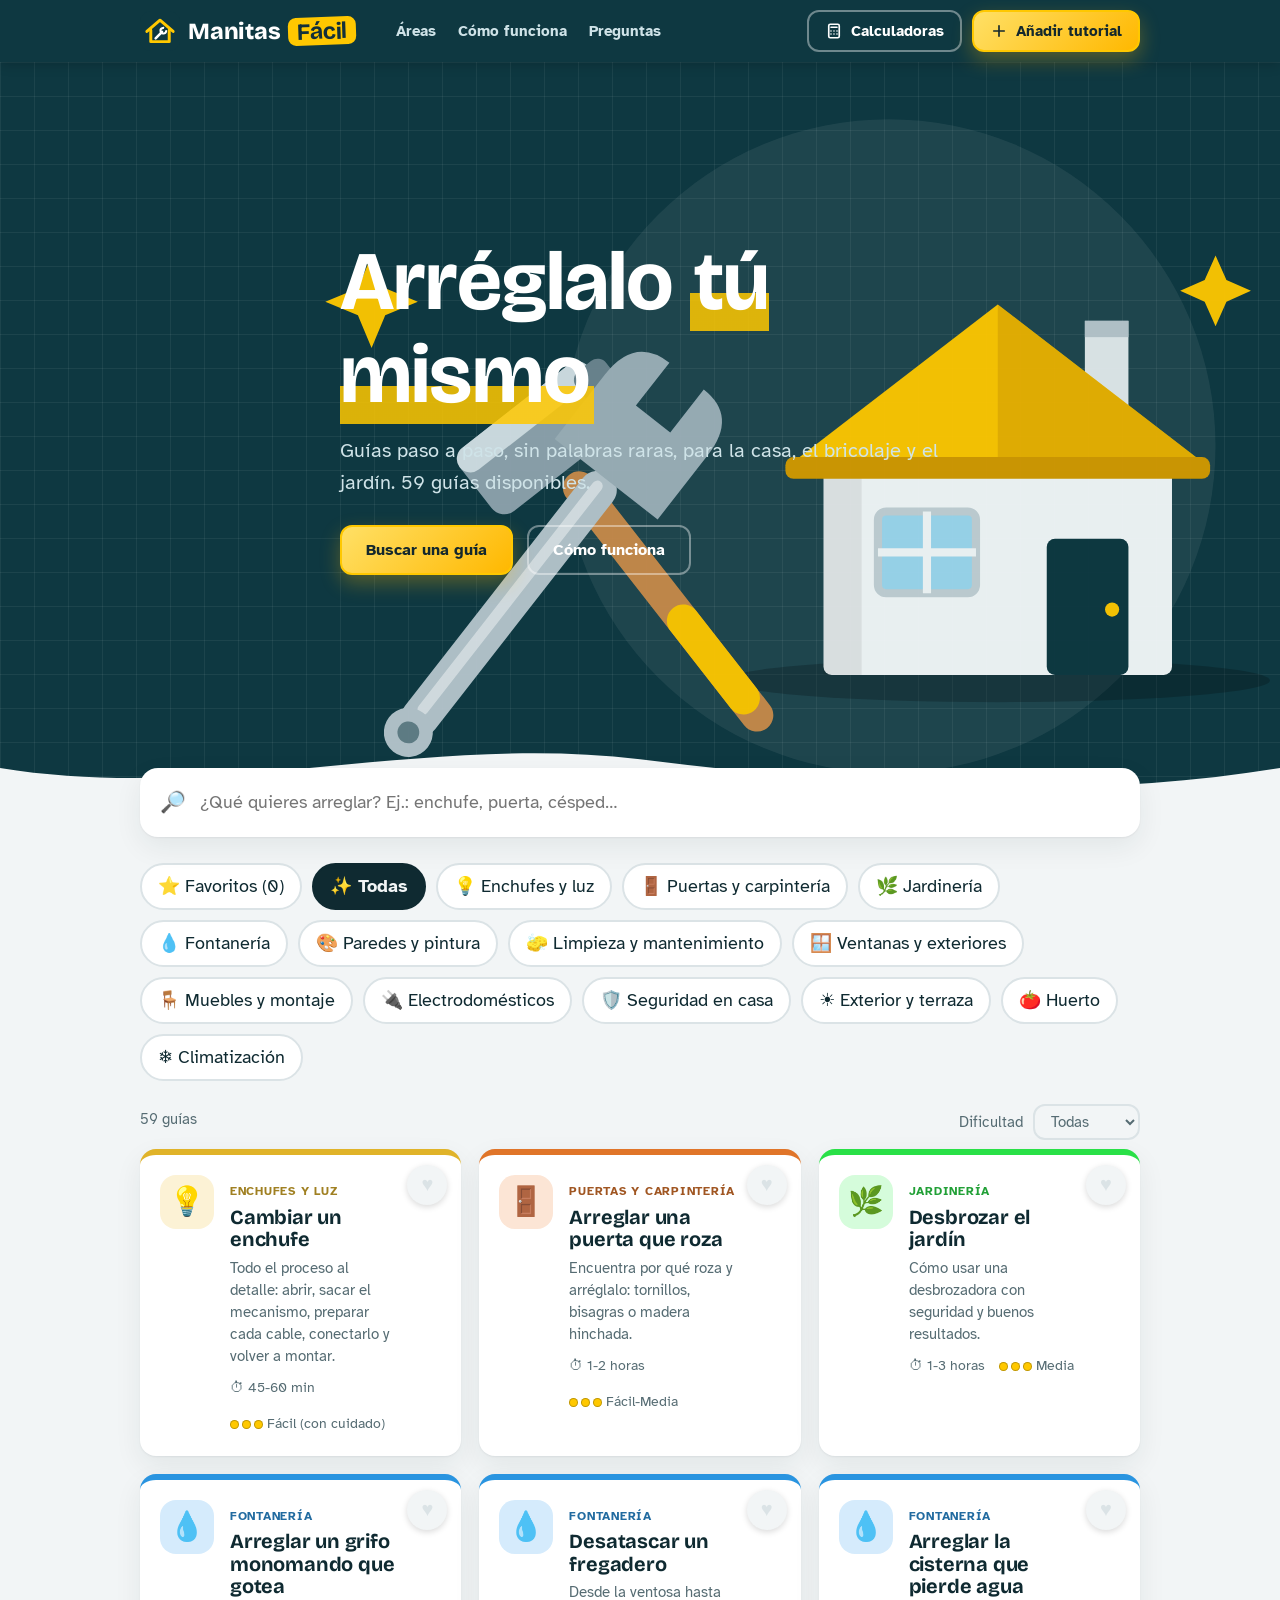
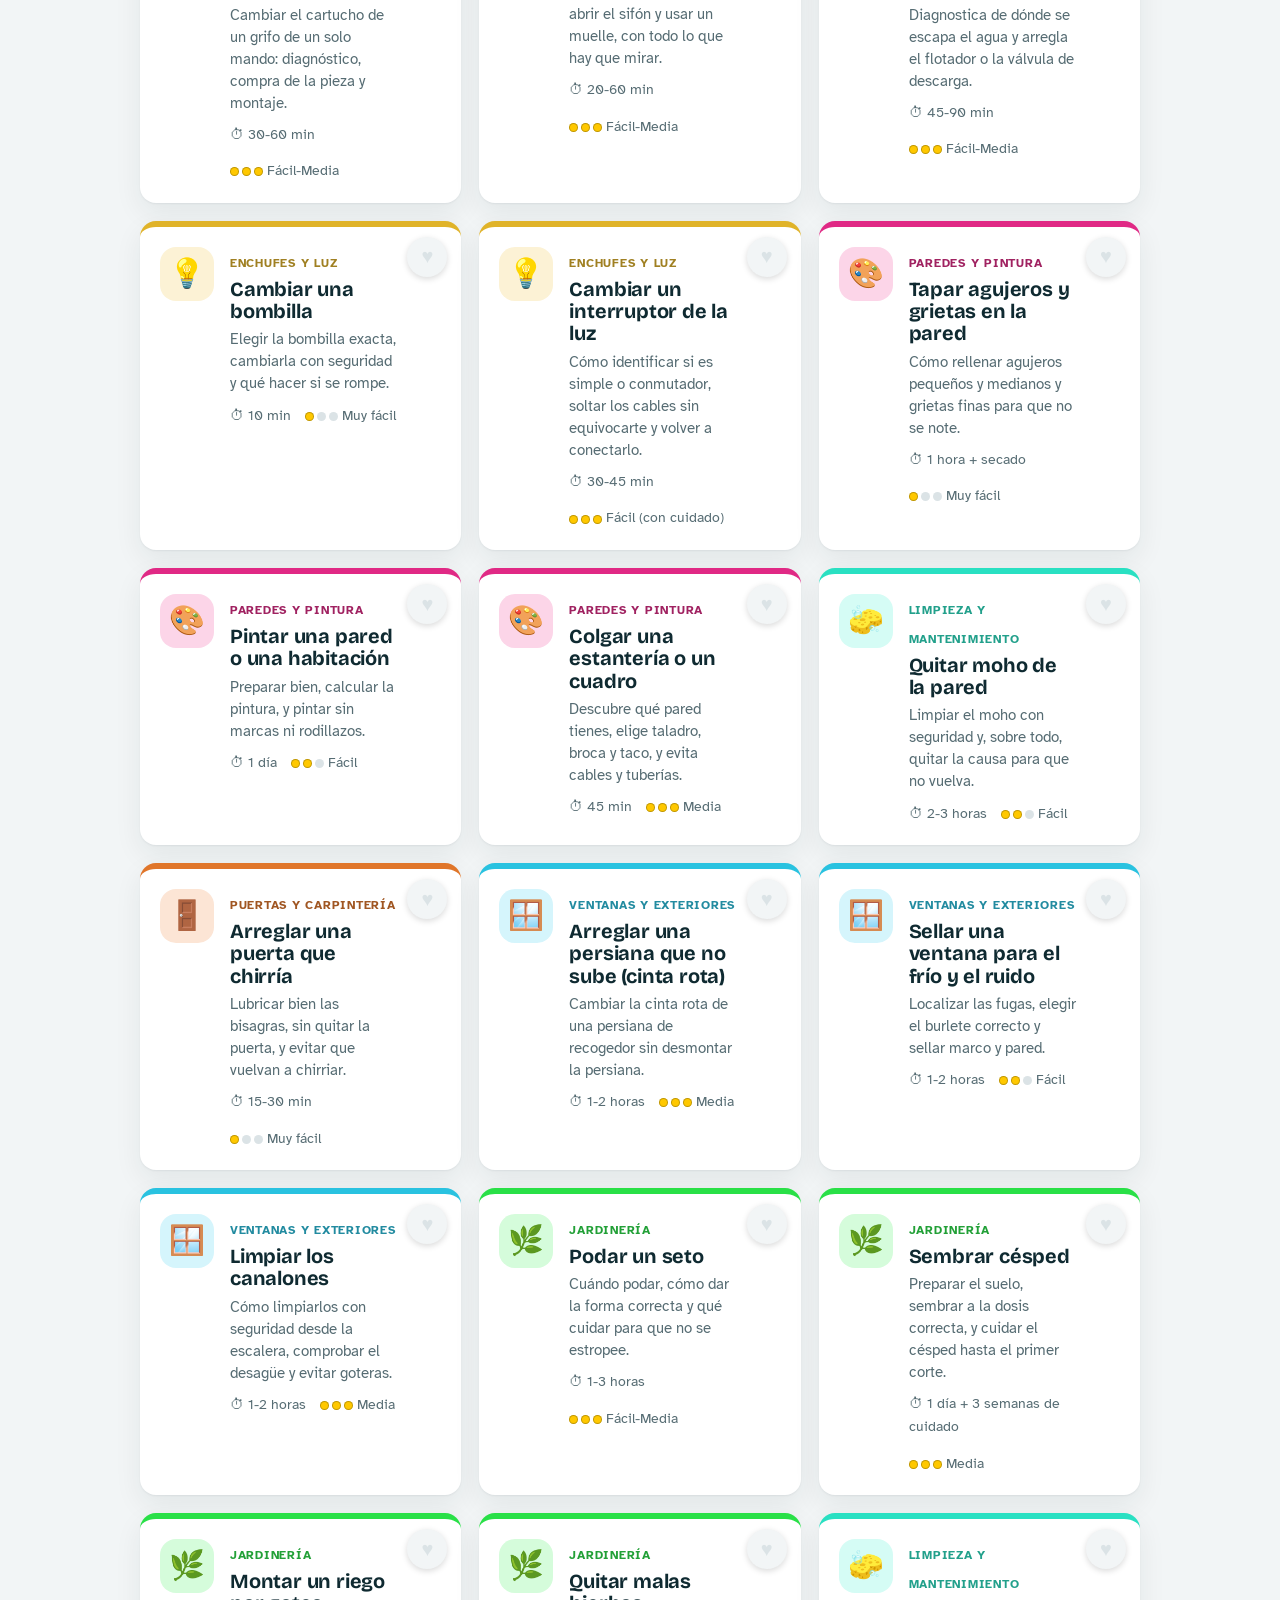
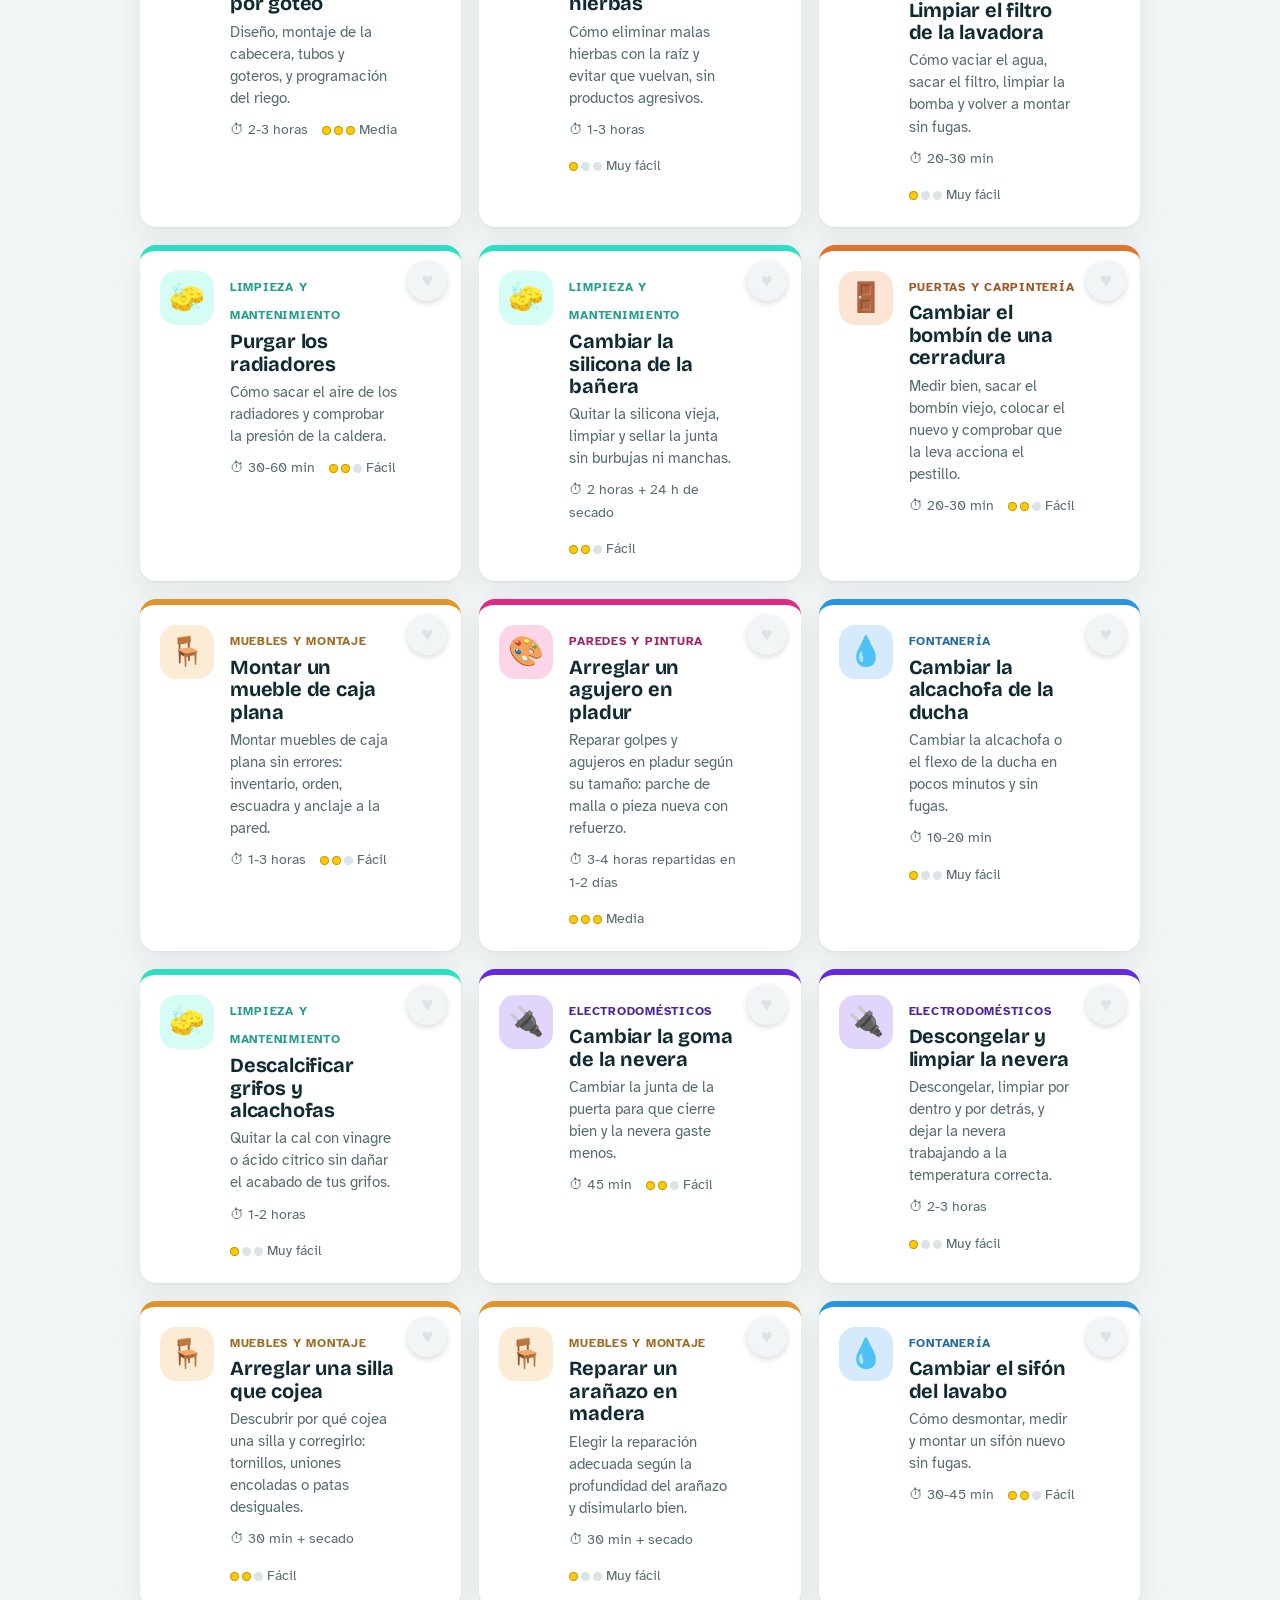
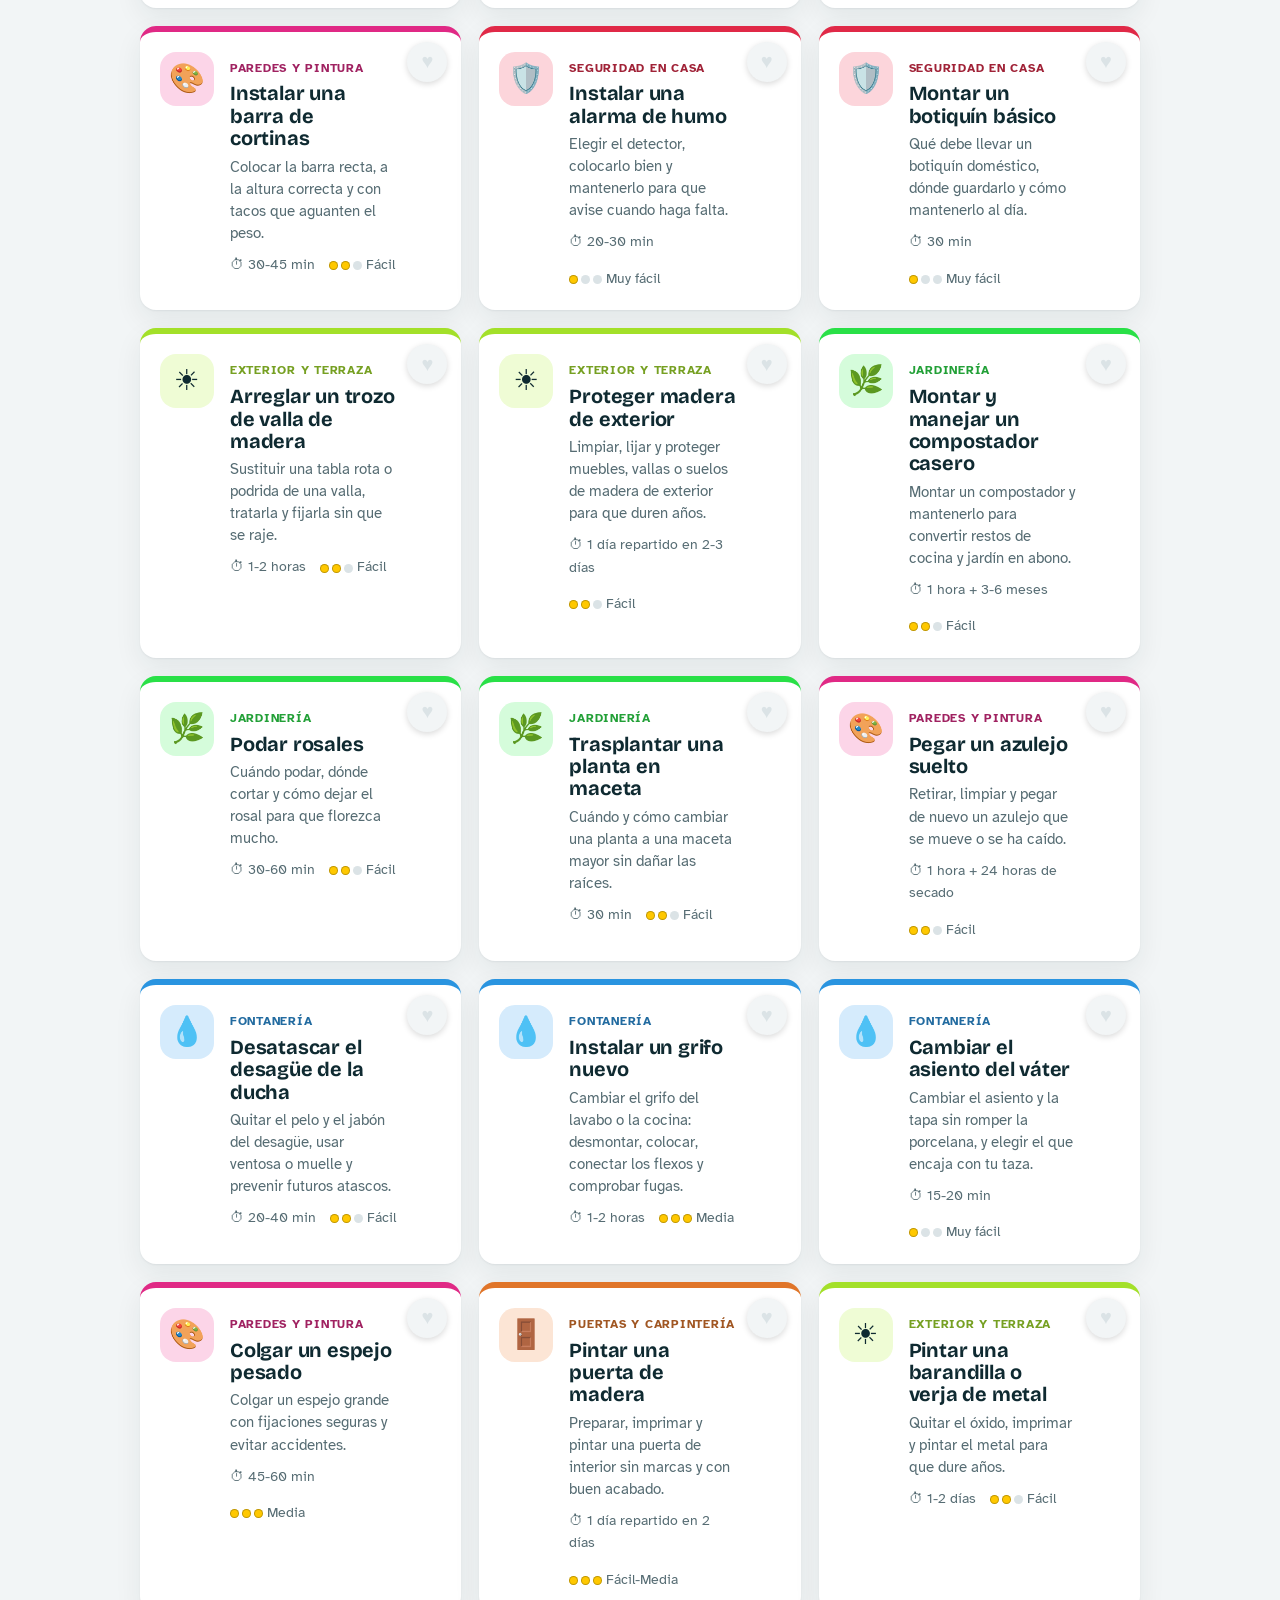
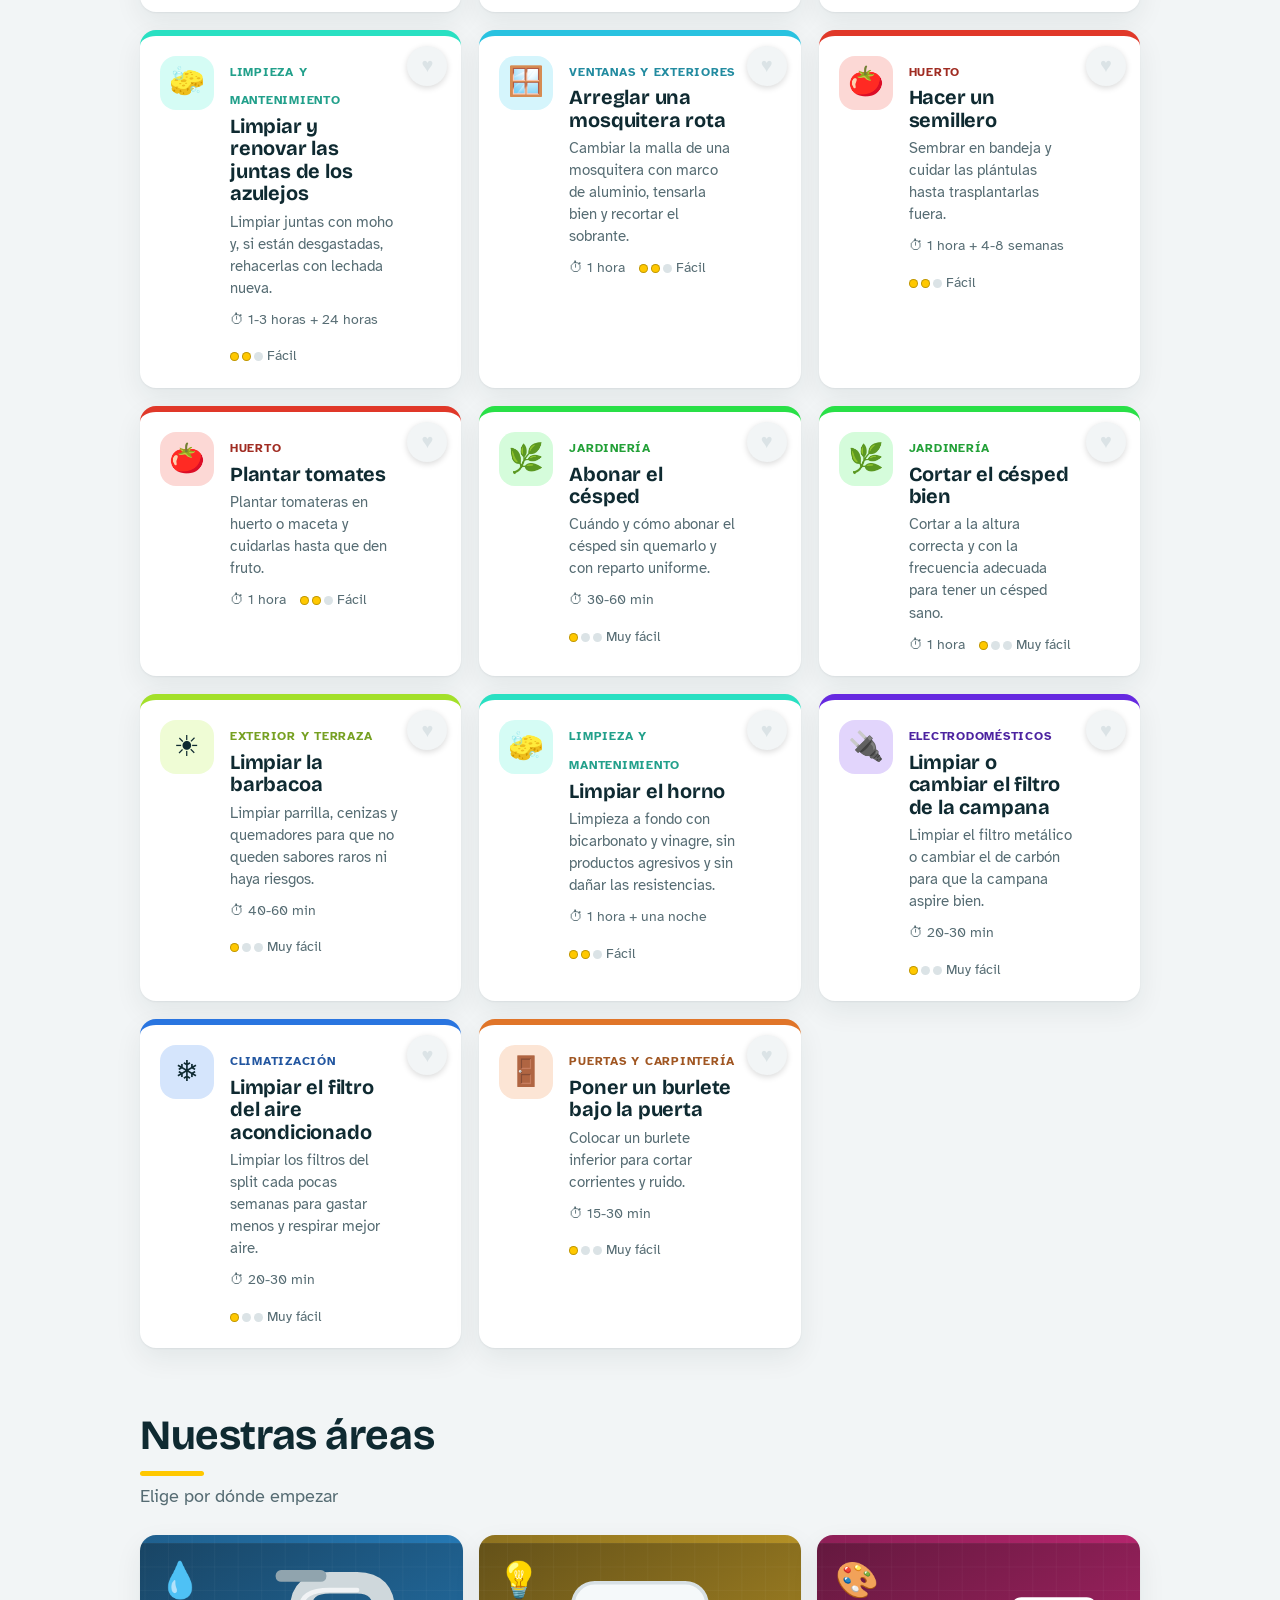
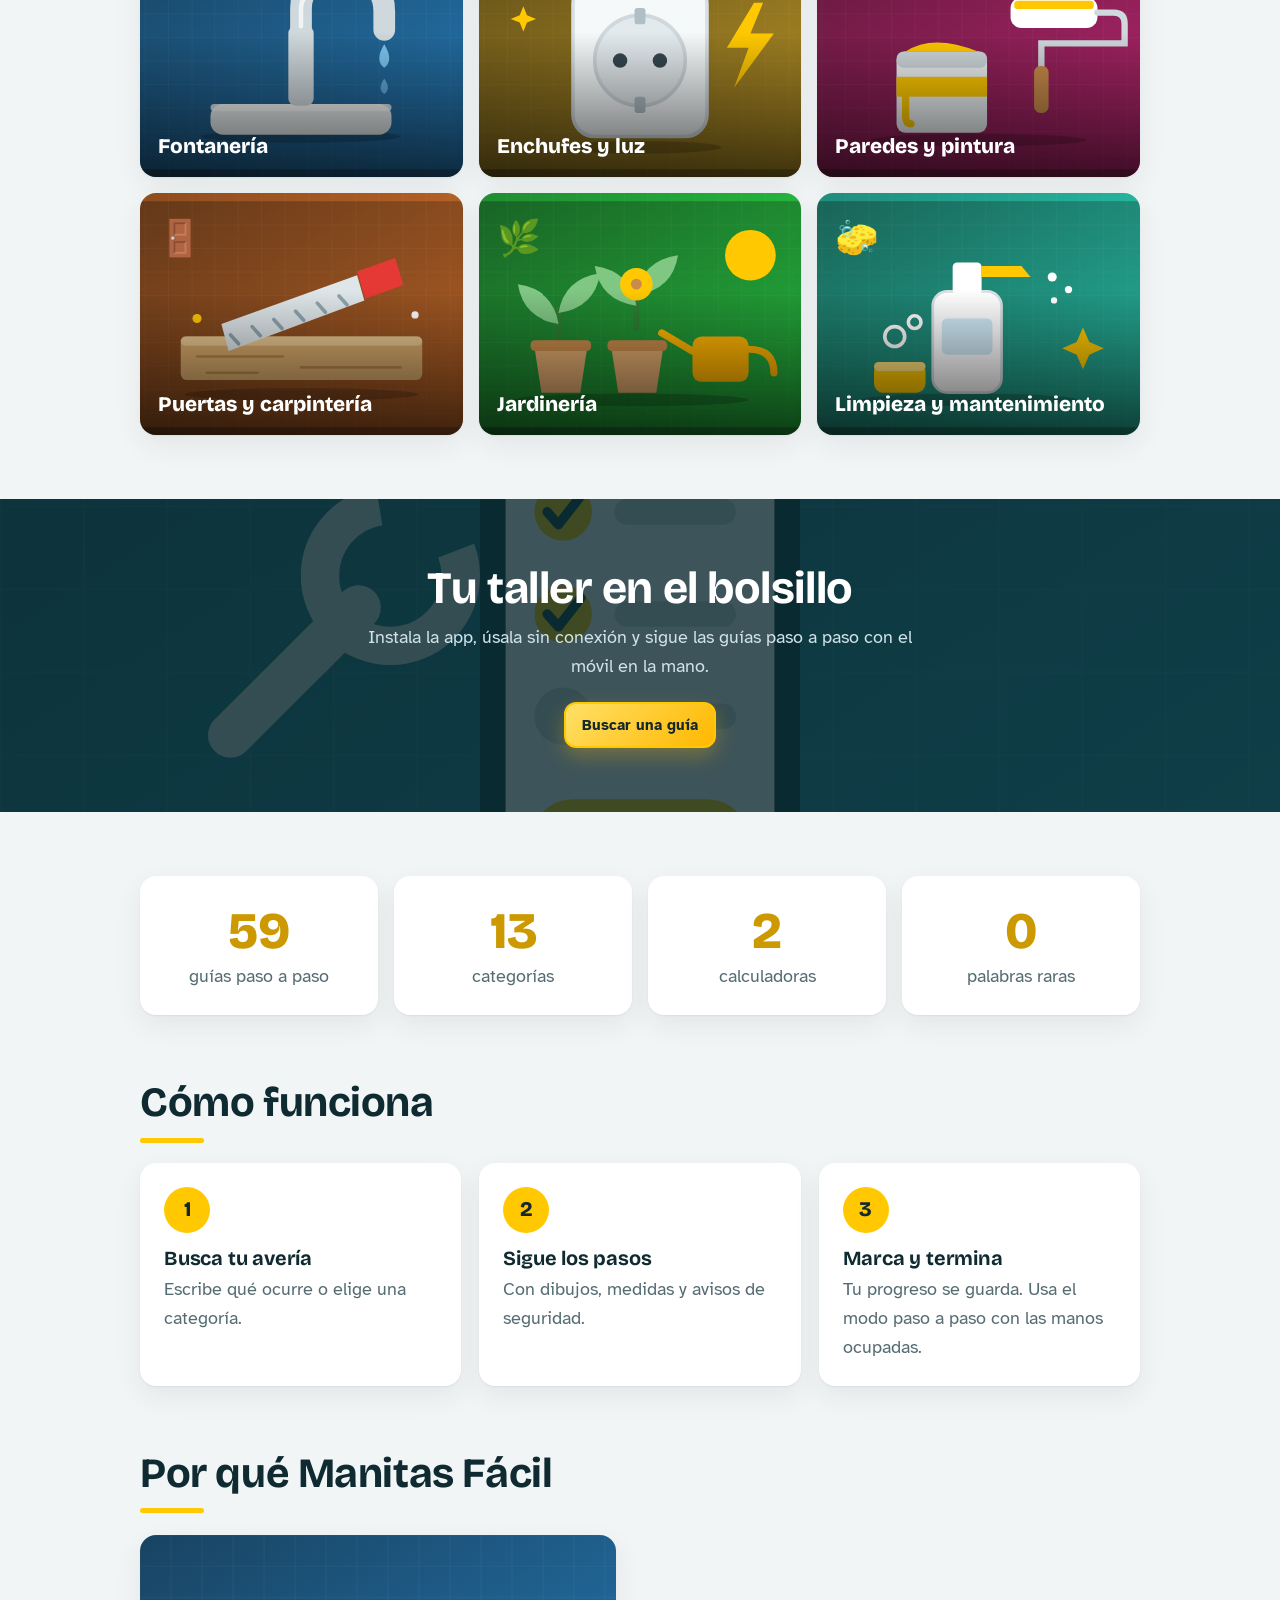
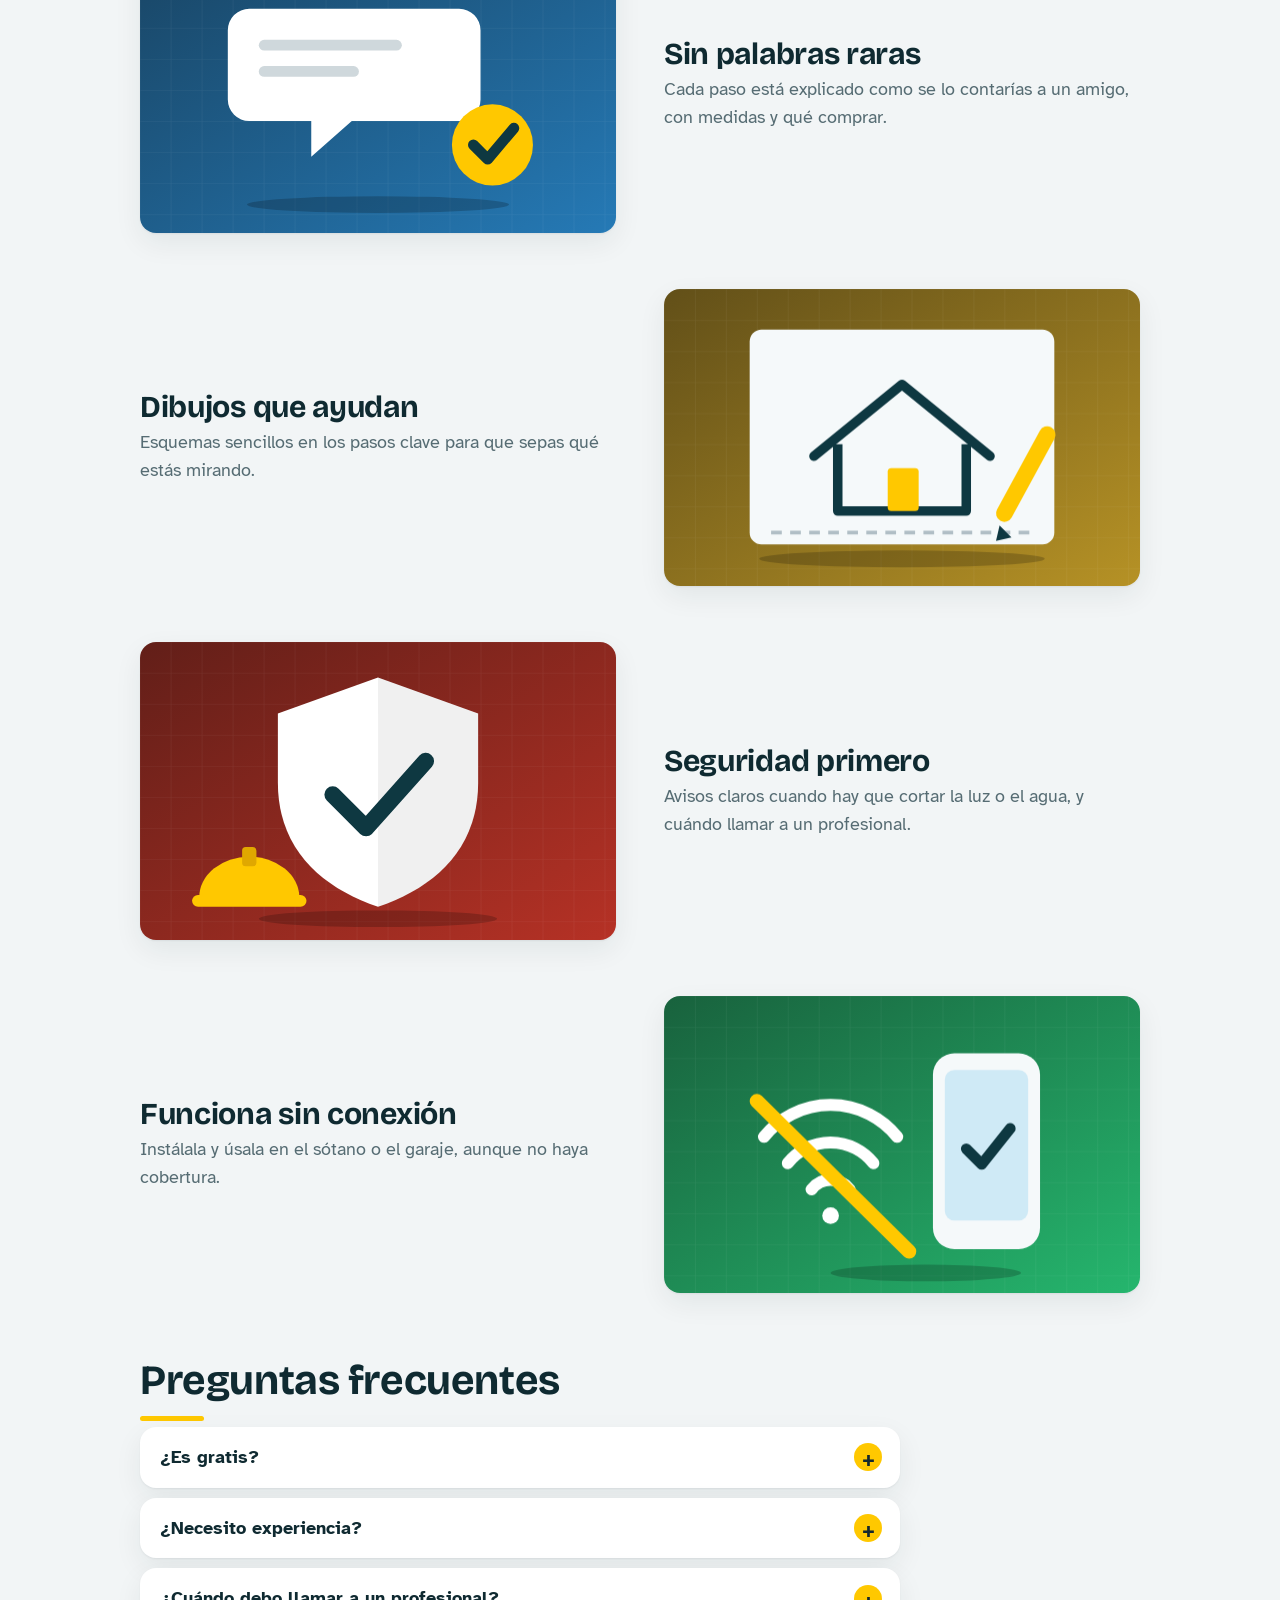
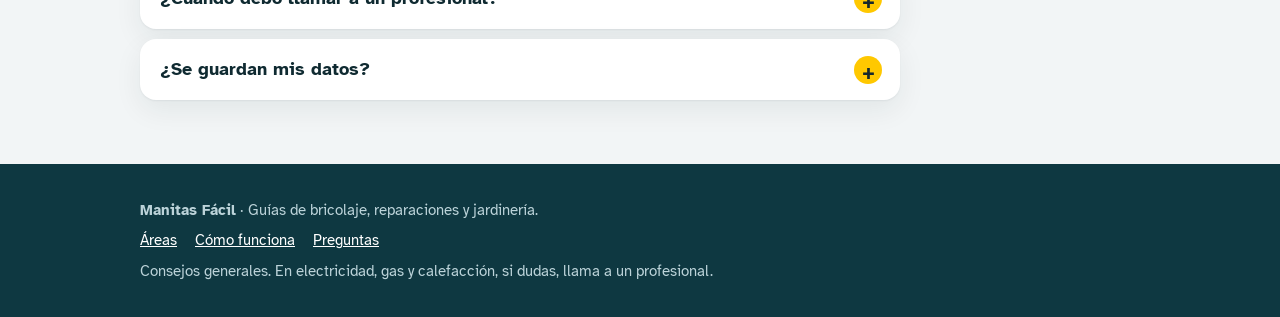
==== commit 21a143da: "Add files via upload" ====
--- a/index.html
+++ b/index.html
@@ -116,6 +116,7 @@
 <script src="./js/tutoriales-4.js"></script>
 <script src="./js/dibujos.js"></script>
 <script src="./js/dibujos2.js"></script>
+<script src="./js/dibujos3.js"></script>
 <script src="./js/profundos.js"></script>
 <script src="./js/profundos2.js"></script>
 <script src="./js/profundos3.js"></script>
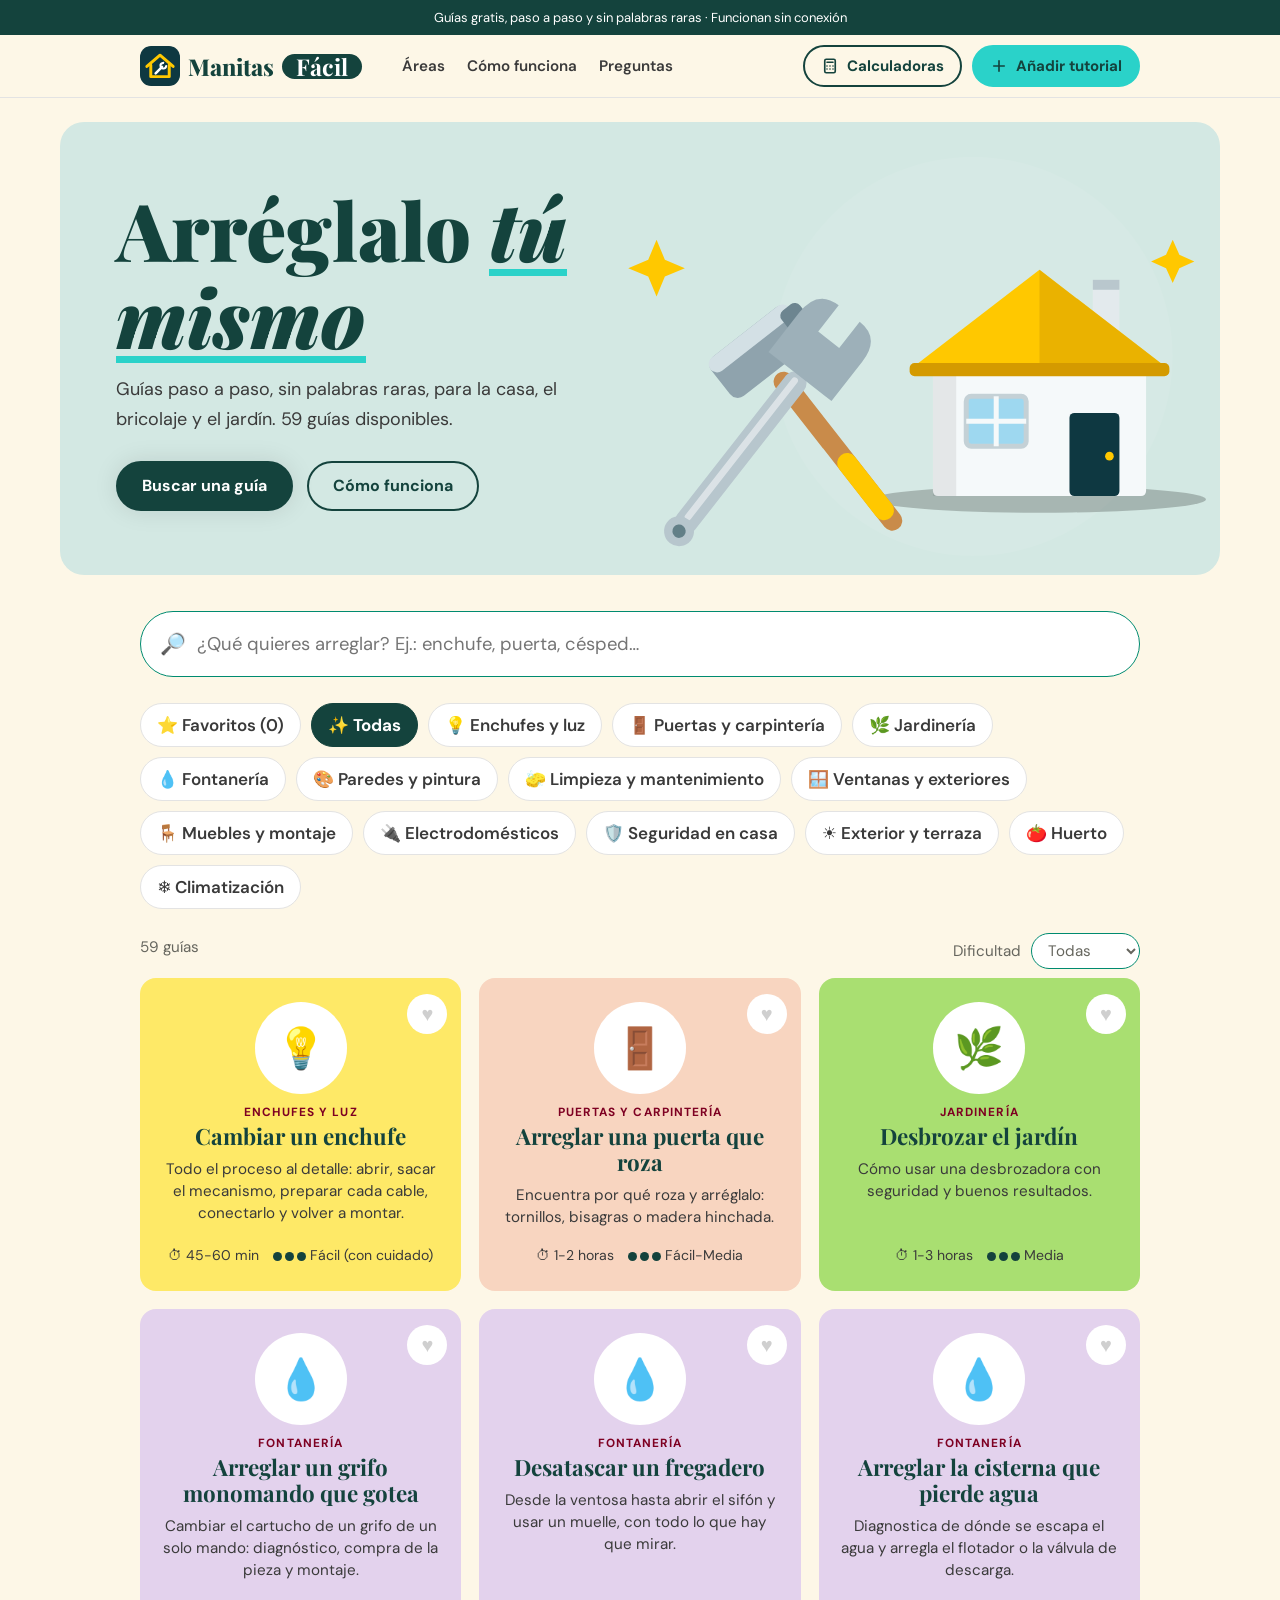
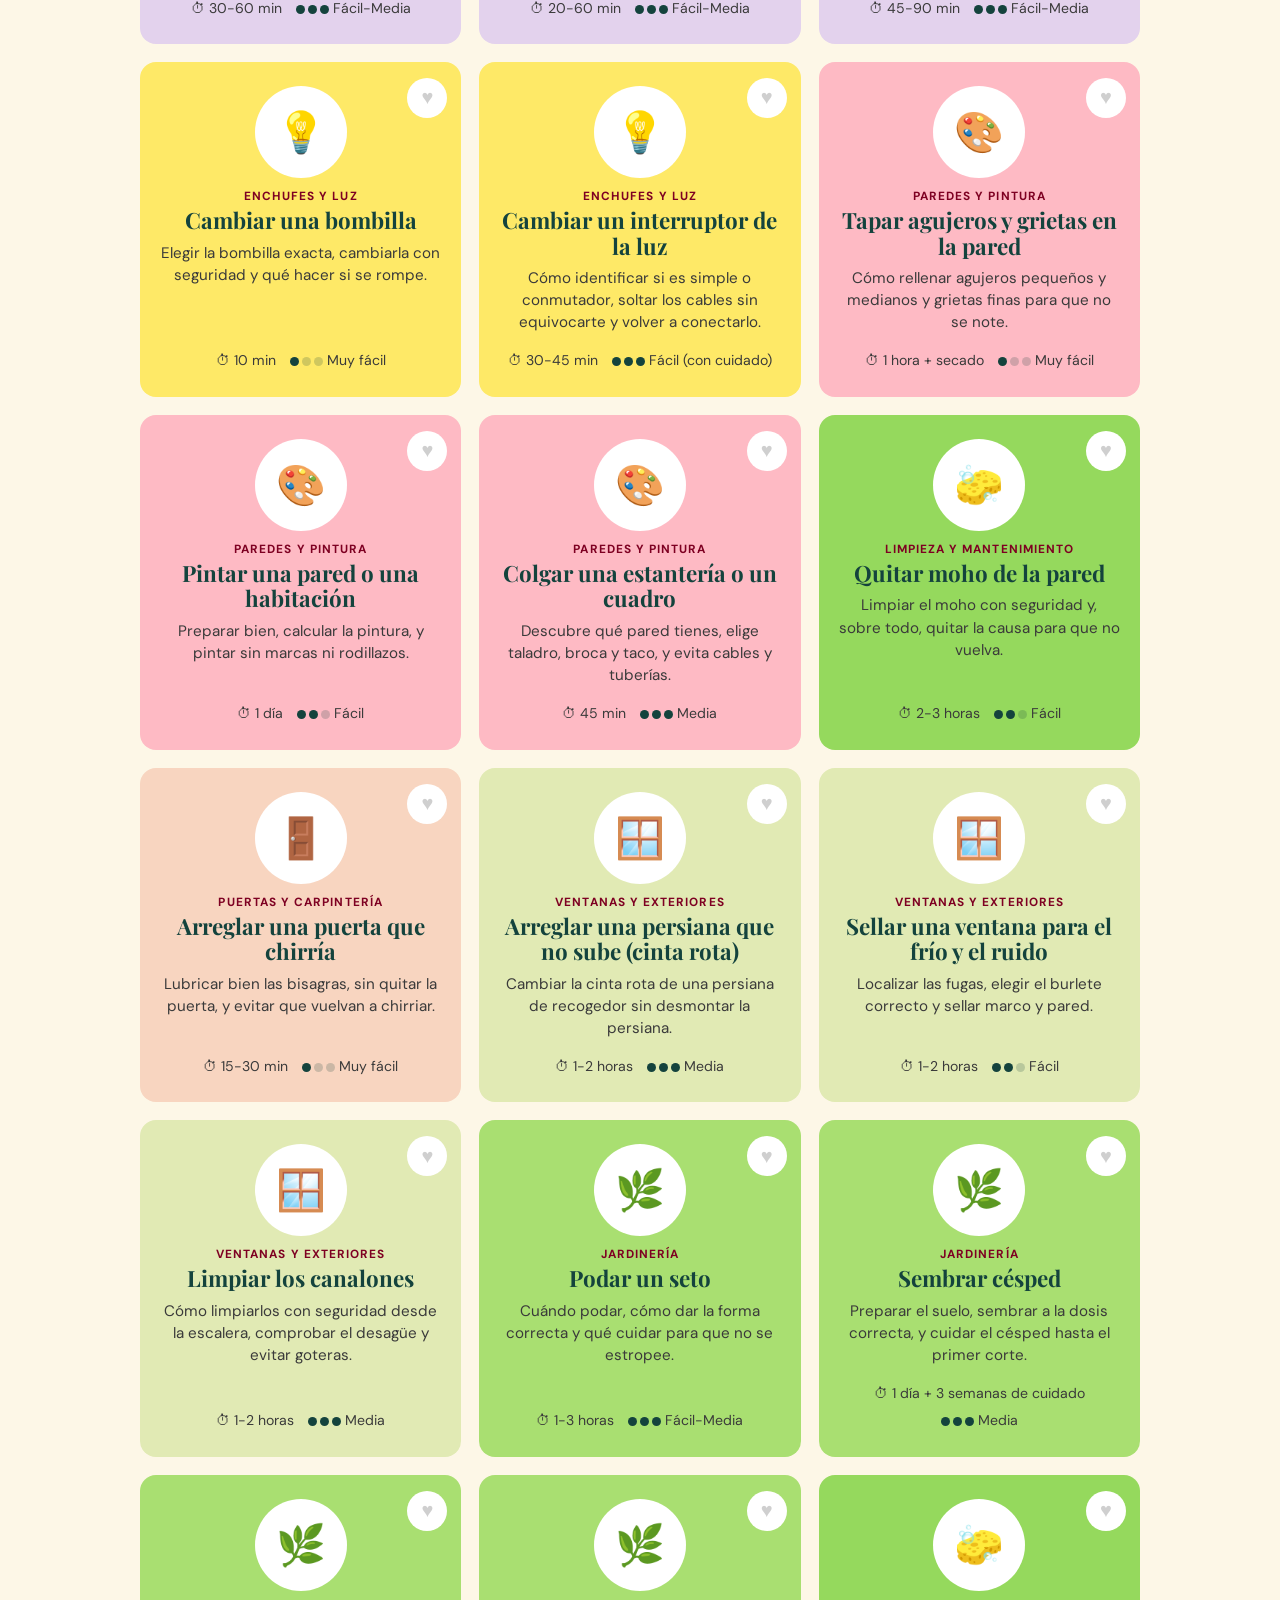
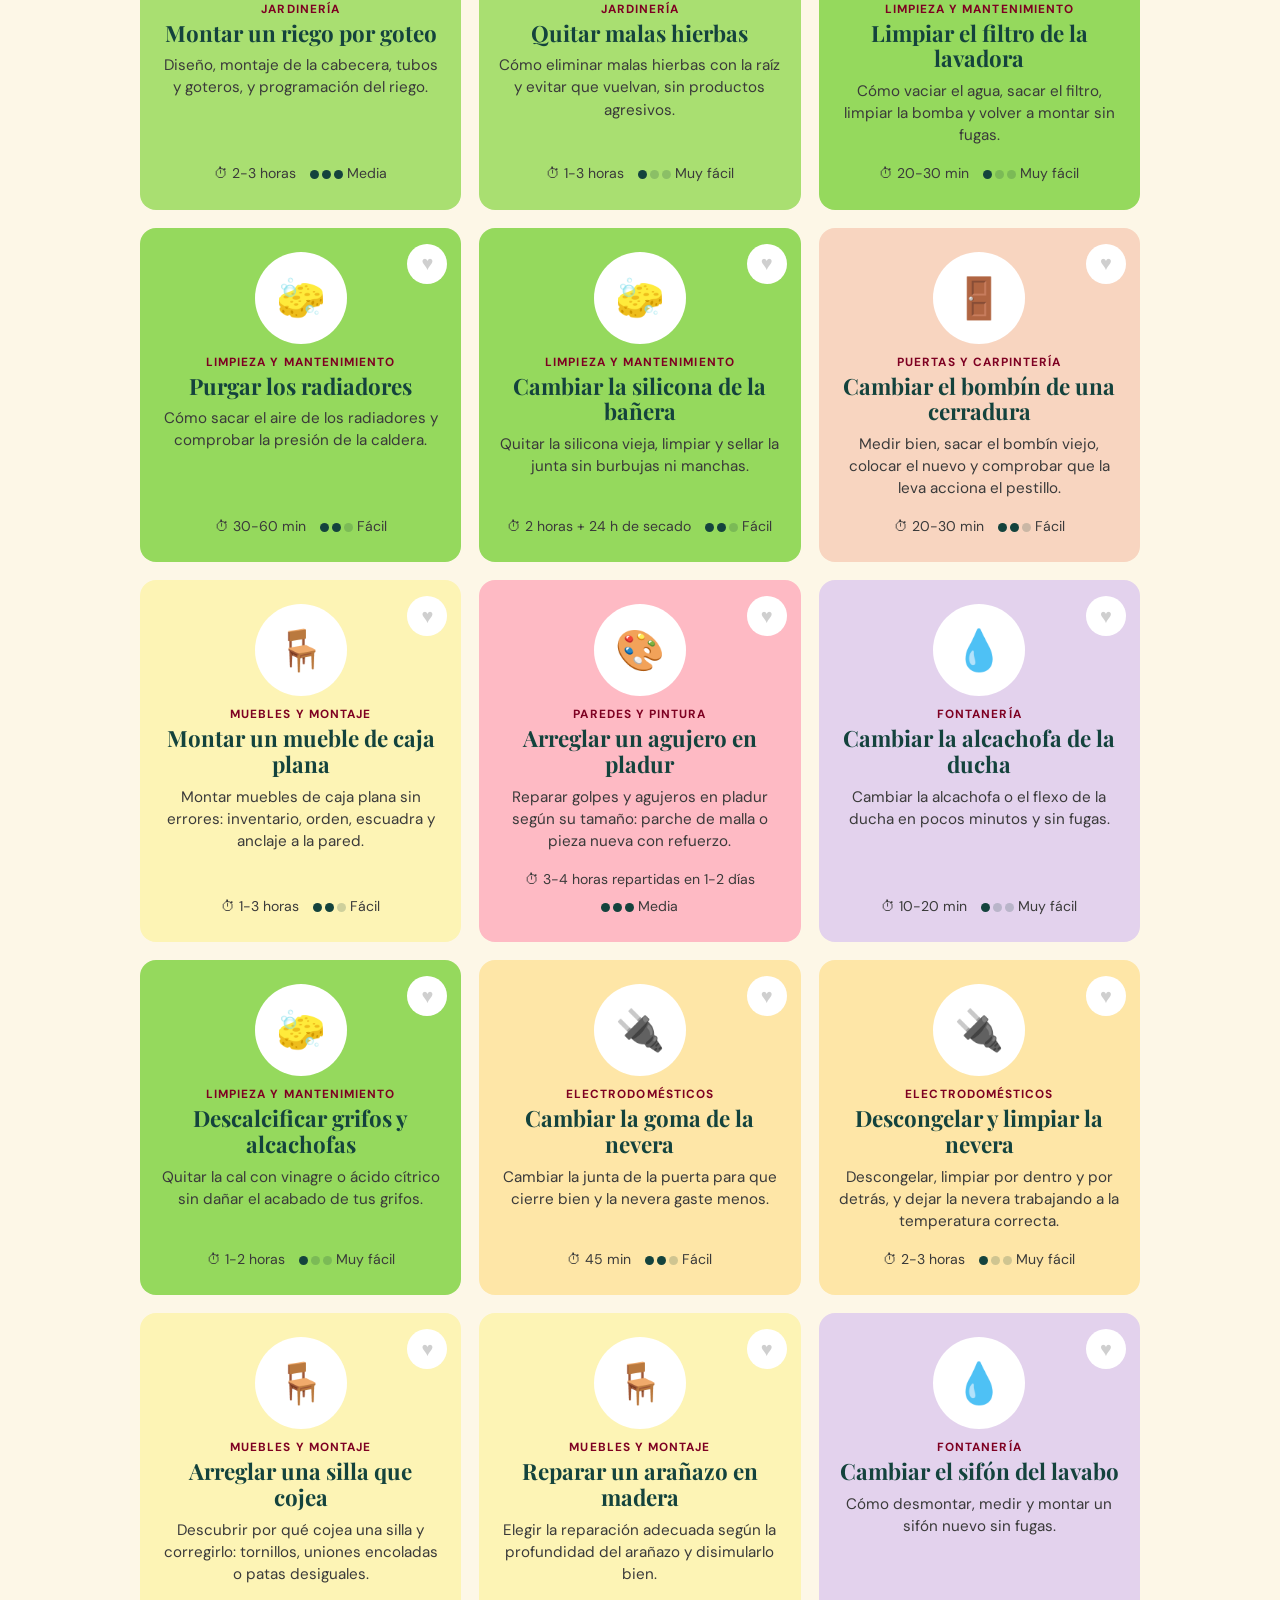
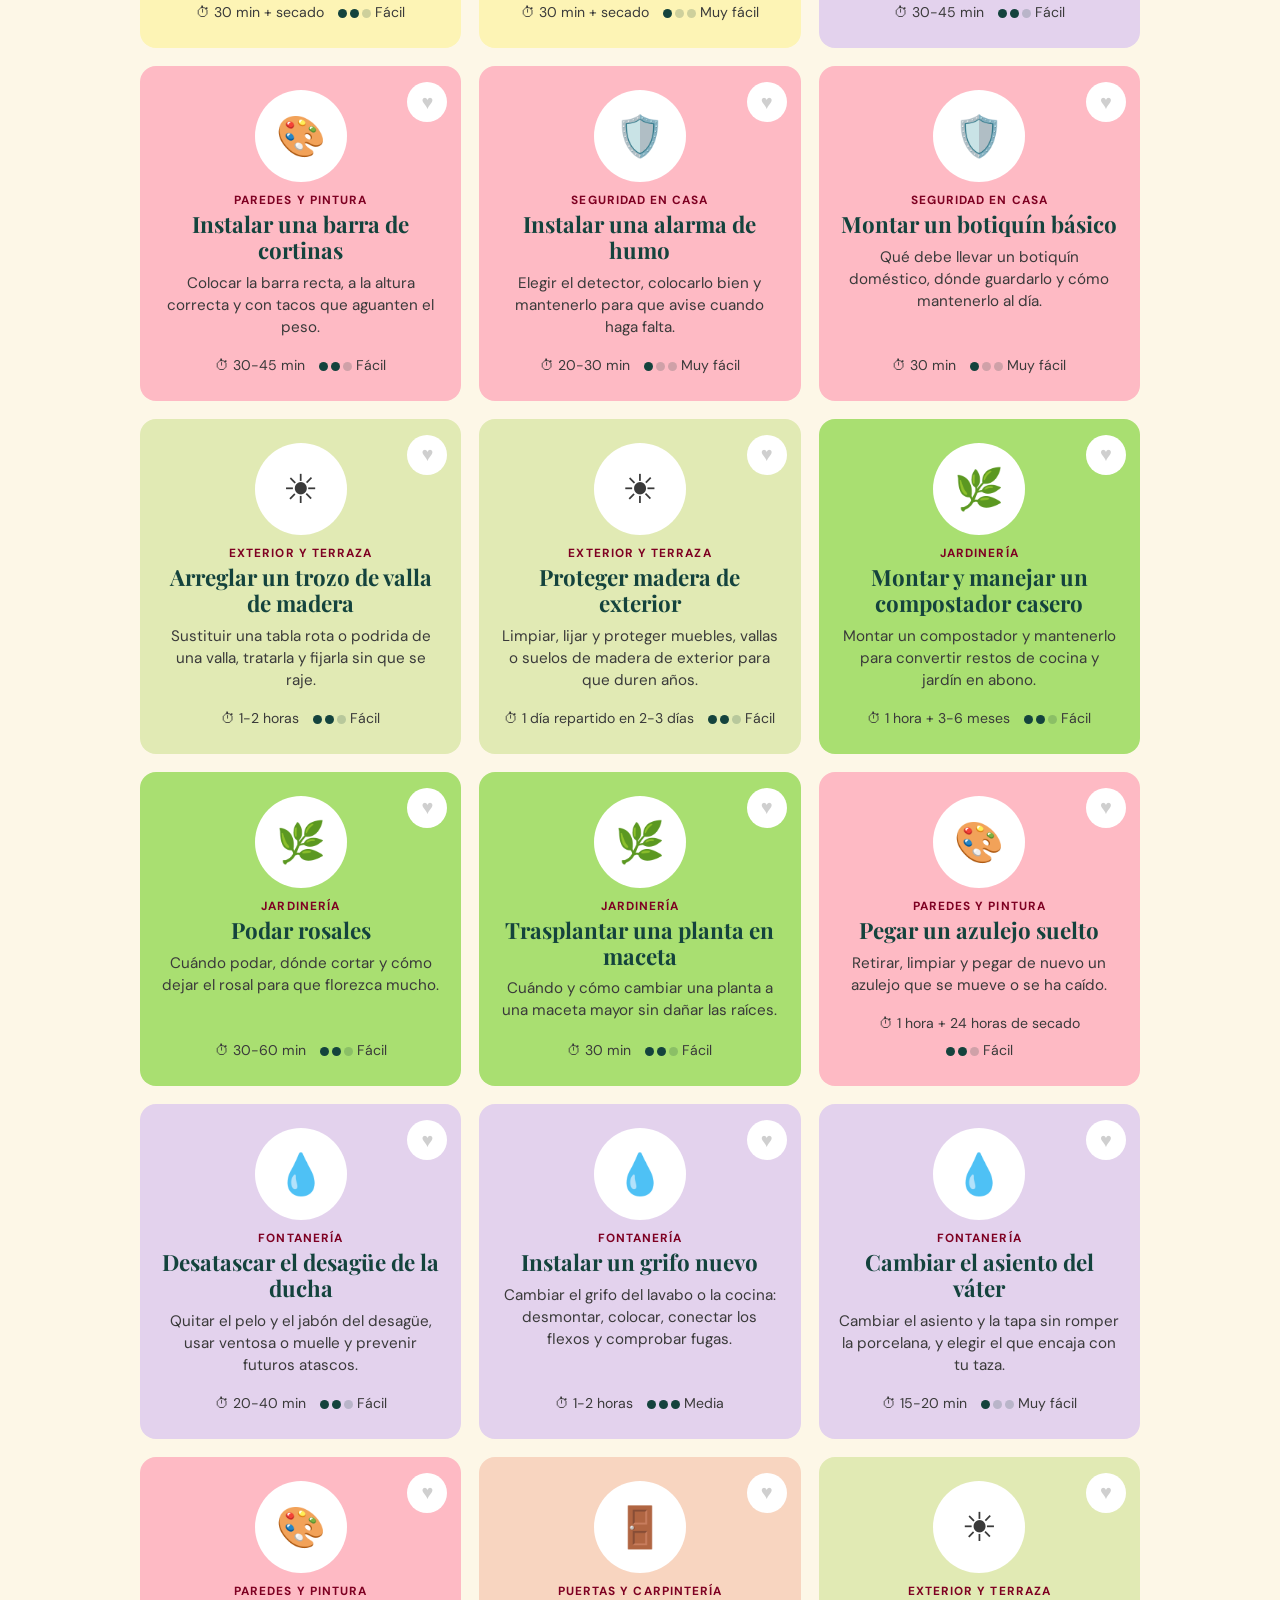
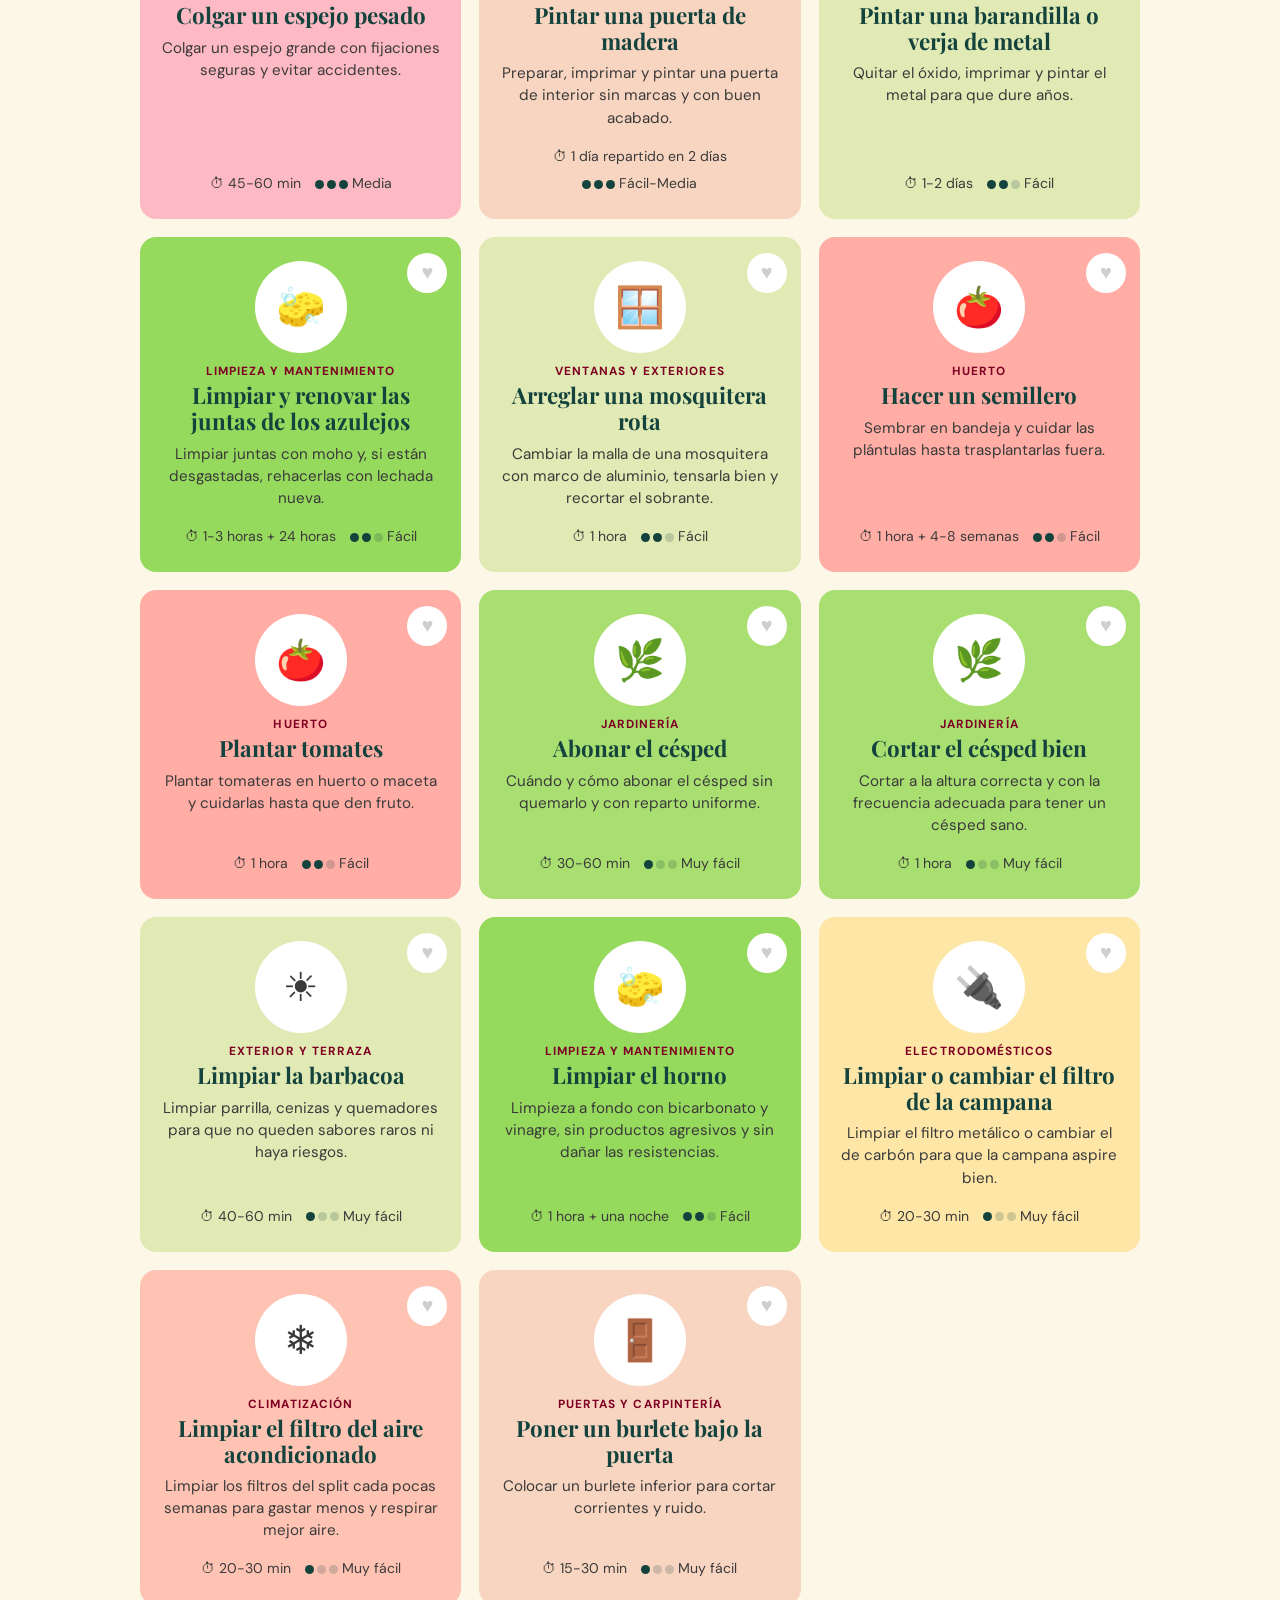
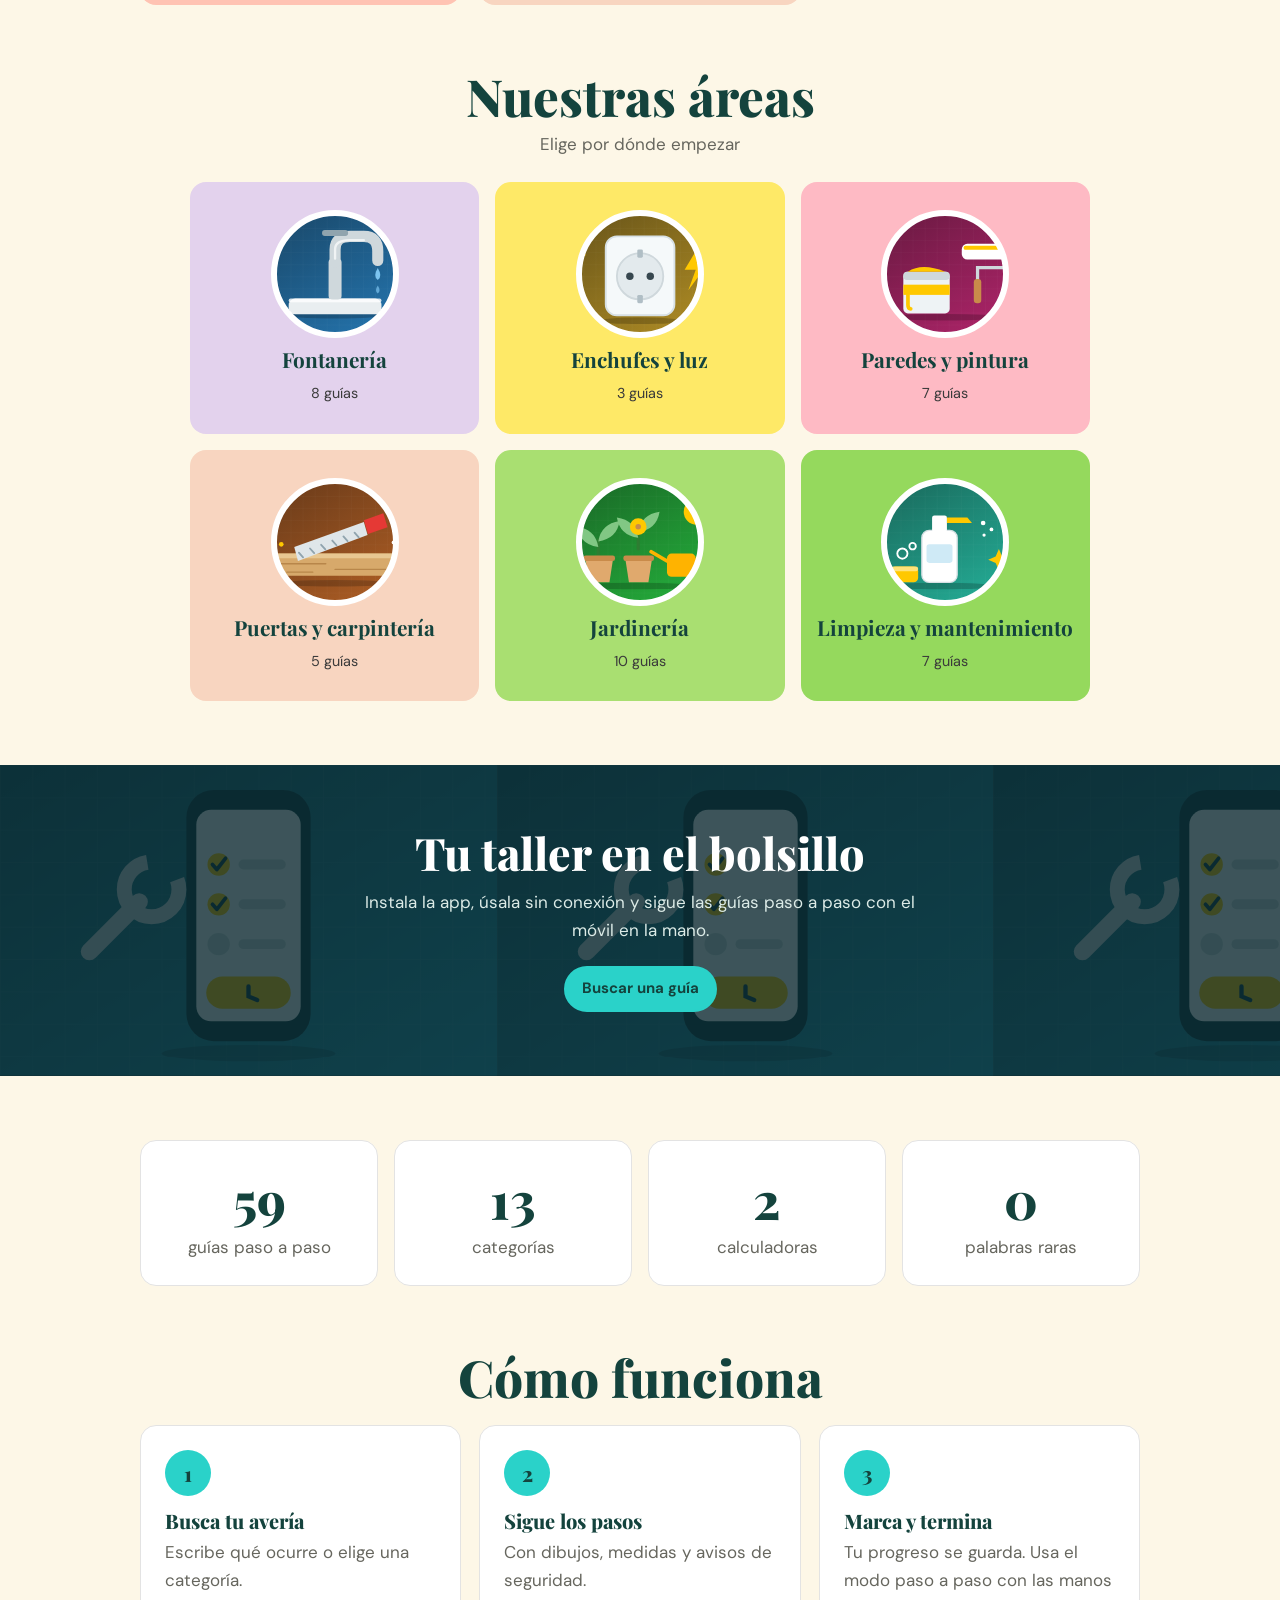
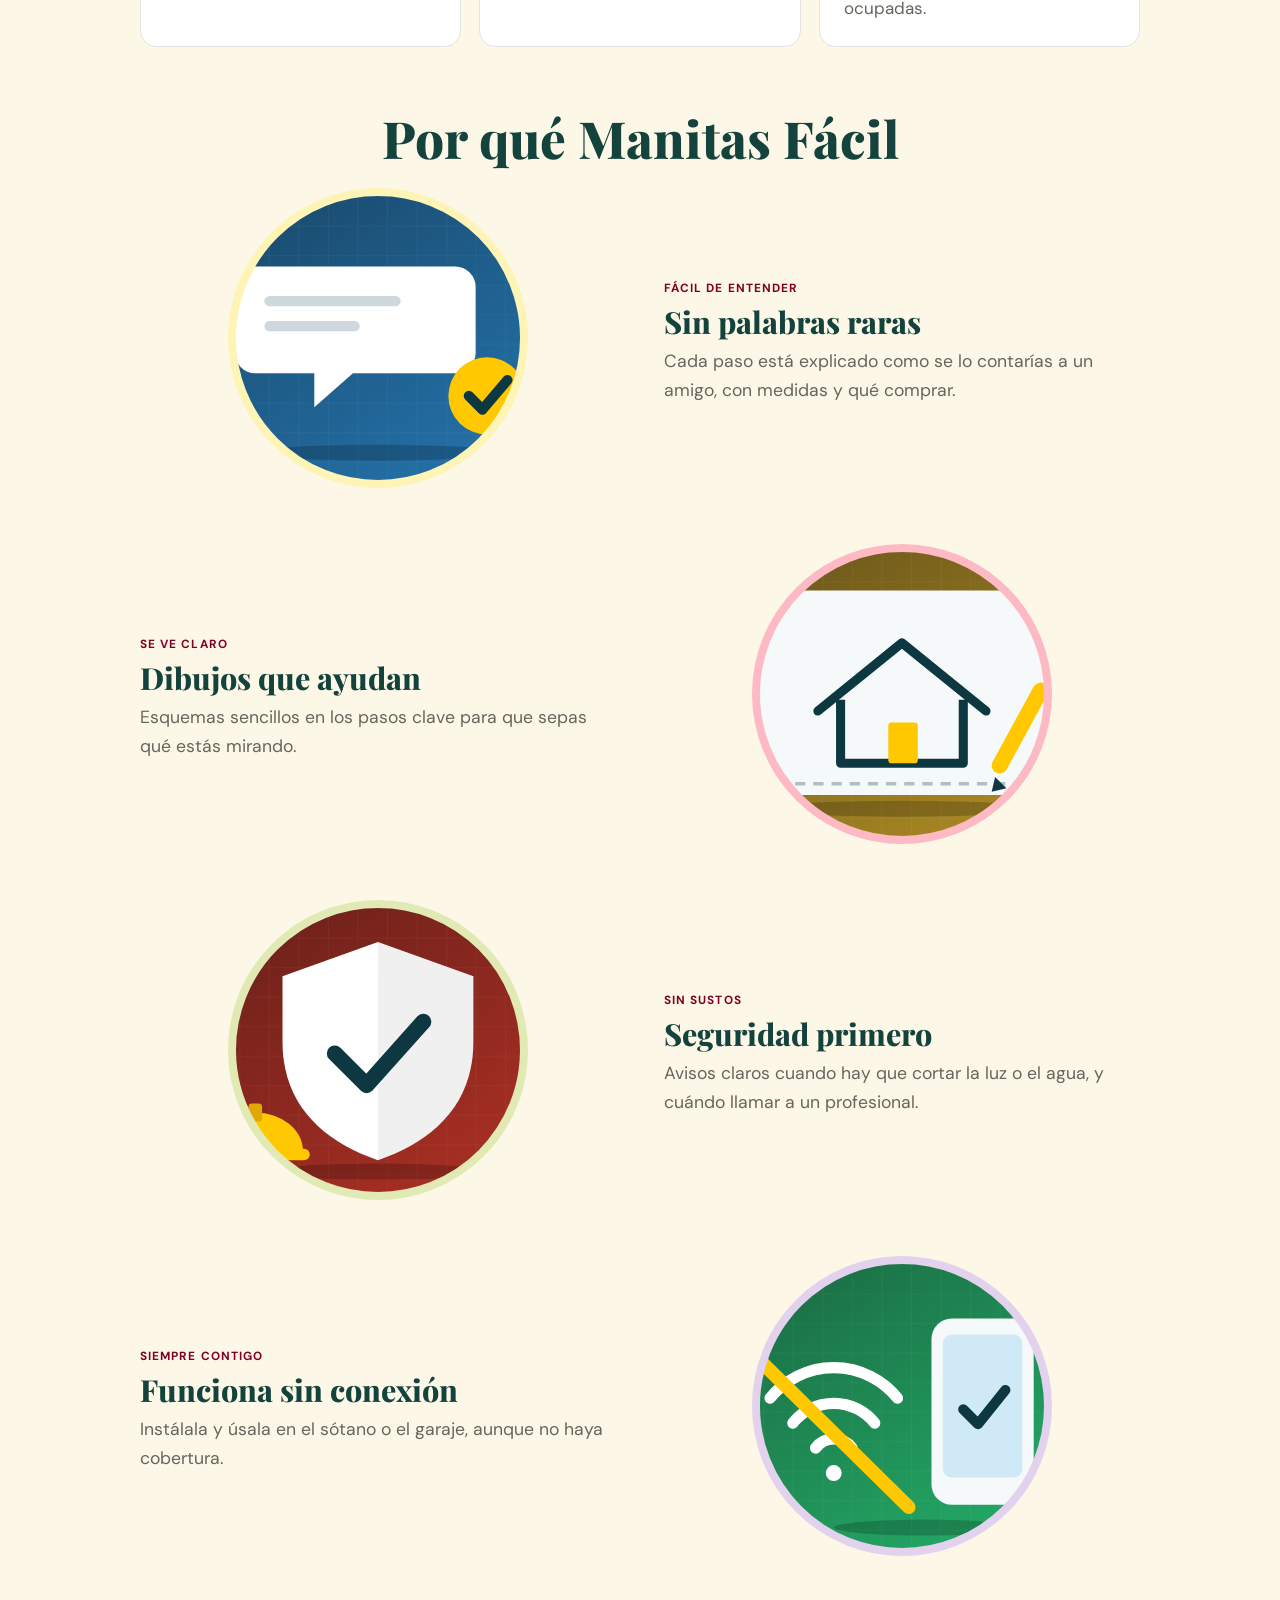
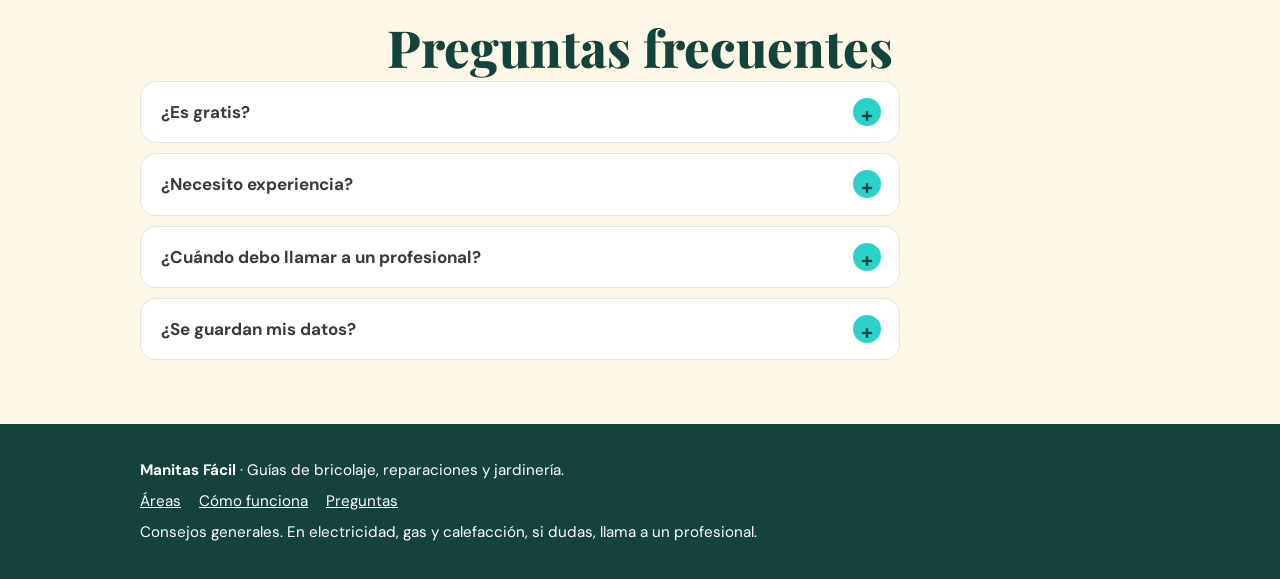
==== commit 84579af5: "Add files via upload" ====
--- a/index.html
+++ b/index.html
@@ -3,7 +3,7 @@
 <head>
 <meta charset="utf-8">
 <meta name="viewport" content="width=device-width, initial-scale=1">
-<meta name="theme-color" content="#0e3841">
+<meta name="theme-color" content="#14433d">
 <link rel="manifest" href="./manifest.webmanifest">
 <title>Manitas Fácil · Arregla tú mismo, paso a paso</title>
 <meta name="description" content="Tutoriales sencillos para reparaciones del hogar, bricolaje y jardinería, explicados sin tecnicismos.">
@@ -11,11 +11,12 @@
 <link rel="apple-touch-icon" href="./icon.svg">
 <link rel="preconnect" href="https://fonts.googleapis.com">
 <link rel="preconnect" href="https://fonts.gstatic.com" crossorigin>
-<link rel="stylesheet" href="https://fonts.googleapis.com/css2?family=Atkinson+Hyperlegible:wght@400;700&family=Bricolage+Grotesque:wght@700;800&display=swap">
+<link rel="stylesheet" href="https://fonts.googleapis.com/css2?family=DM+Sans:wght@400;600;700&family=Playfair+Display:wght@700;800;900&display=swap">
 <link rel="stylesheet" href="./css/styles.css">
 </head>
 <body>
 <a class="skip" href="#contenido">Saltar al contenido</a>
+<div class="anuncio">Guías gratis, paso a paso y sin palabras raras · Funcionan sin conexión</div>
 <header class="top"><div class="wrap">
   <a class="logo" href="./" aria-label="Manitas Fácil, inicio"><img src="./icon.svg" alt="" width="40" height="40"> Manitas<b>Fácil</b></a>
   <nav class="nav" aria-label="Secciones"><a href="#areas">Áreas</a><a href="#como">Cómo funciona</a><a href="#faq">Preguntas</a></nav>
@@ -27,12 +28,12 @@
 </div></header>
 
 <section id="vista-lista">
-  <div class="hero"><div class="hero-img" data-img="hero" aria-hidden="true"></div><div class="wrap">
+  <div class="hero"><div class="wrap"><div class="hero-img" data-img="hero" aria-hidden="true"></div>
     <h1>Arréglalo <em>tú mismo</em></h1>
     <p>Guías paso a paso, sin palabras raras, para la casa, el bricolaje y el jardín. <span id="stats"></span></p>
     <div class="cta"><a class="hb fill" href="#" id="b-hero">Buscar una guía</a><a class="hb line" href="#como">Cómo funciona</a></div>
   </div>
-    <svg class="ola" viewBox="0 0 1440 80" preserveAspectRatio="none" aria-hidden="true"><path d="M0 40C240 80 480 0 720 30s480 50 720 10v40H0z" fill="var(--bg)"/></svg></div>
+    </div>
   <div class="wrap">
     <div class="buscar">
       <label for="q">¿Qué quieres arreglar?</label>
@@ -42,11 +43,11 @@
     <div class="barra"><p id="contador" class="contador" aria-live="polite"></p><label class="niv">Dificultad <select id="niv"><option value="0">Todas</option><option value="1">Muy fácil</option><option value="2">Fácil</option><option value="3">Media</option></select></label></div>
     <ul id="lista" class="lista"></ul>
   </div>
-  <section id="areas" class="wrap seccion"><h2 class="reveal">Nuestras áreas</h2><p class="sub reveal">Elige por dónde empezar</p><div class="tiles"><button class="tile" data-img="fontaneria" data-cat="Fontanería" style="--h:205"><span class="te" aria-hidden="true">💧</span><span class="tt">Fontanería</span></button><button class="tile" data-img="electricidad" data-cat="Enchufes y luz" style="--h:45"><span class="te" aria-hidden="true">💡</span><span class="tt">Enchufes y luz</span></button><button class="tile" data-img="pintura" data-cat="Paredes y pintura" style="--h:330"><span class="te" aria-hidden="true">🎨</span><span class="tt">Paredes y pintura</span></button><button class="tile" data-img="carpinteria" data-cat="Puertas y carpintería" style="--h:25"><span class="te" aria-hidden="true">🚪</span><span class="tt">Puertas y carpintería</span></button><button class="tile" data-img="jardin" data-cat="Jardinería" style="--h:130"><span class="te" aria-hidden="true">🌿</span><span class="tt">Jardinería</span></button><button class="tile" data-img="limpieza" data-cat="Limpieza y mantenimiento" style="--h:170"><span class="te" aria-hidden="true">🧽</span><span class="tt">Limpieza y mantenimiento</span></button></div></section>
+  <section id="areas" class="wrap seccion"><h2 class="reveal">Nuestras áreas</h2><p class="sub reveal">Elige por dónde empezar</p><div class="tiles"><button class="tile" data-cat="Fontanería" style="--p:#e3d2ed"><span class="circ" data-img="fontaneria" aria-hidden="true"></span><span class="tt">Fontanería</span><span class="ts"></span></button><button class="tile" data-cat="Enchufes y luz" style="--p:#fee967"><span class="circ" data-img="electricidad" aria-hidden="true"></span><span class="tt">Enchufes y luz</span><span class="ts"></span></button><button class="tile" data-cat="Paredes y pintura" style="--p:#febac4"><span class="circ" data-img="pintura" aria-hidden="true"></span><span class="tt">Paredes y pintura</span><span class="ts"></span></button><button class="tile" data-cat="Puertas y carpintería" style="--p:#f8d5c0"><span class="circ" data-img="carpinteria" aria-hidden="true"></span><span class="tt">Puertas y carpintería</span><span class="ts"></span></button><button class="tile" data-cat="Jardinería" style="--p:#a9df71"><span class="circ" data-img="jardin" aria-hidden="true"></span><span class="tt">Jardinería</span><span class="ts"></span></button><button class="tile" data-cat="Limpieza y mantenimiento" style="--p:#95d95d"><span class="circ" data-img="limpieza" aria-hidden="true"></span><span class="tt">Limpieza y mantenimiento</span><span class="ts"></span></button></div></section>
   <section class="banda" data-img="app"><div class="wrap reveal"><h2>Tu taller en el bolsillo</h2><p>Instala la app, úsala sin conexión y sigue las guías paso a paso con el móvil en la mano.</p><a class="hb fill" href="#" id="b-guias">Buscar una guía</a></div></section>
   <section class="wrap seccion"><div class="stats reveal"><div><strong id="c-guias" data-count="0">0</strong><span>guías paso a paso</span></div><div><strong id="c-cats" data-count="0">0</strong><span>categorías</span></div><div><strong data-count="2">0</strong><span>calculadoras</span></div><div><strong data-count="0">0</strong><span>palabras raras</span></div></div></section>
   <section id="como" class="wrap seccion"><h2 class="reveal">Cómo funciona</h2><div class="pasos3 reveal"><div><b>1</b><h3>Busca tu avería</h3><p>Escribe qué ocurre o elige una categoría.</p></div><div><b>2</b><h3>Sigue los pasos</h3><p>Con dibujos, medidas y avisos de seguridad.</p></div><div><b>3</b><h3>Marca y termina</h3><p>Tu progreso se guarda. Usa el modo paso a paso con las manos ocupadas.</p></div></div></section>
-  <section class="wrap seccion porque"><h2 class="reveal">Por qué Manitas Fácil</h2><div class="items"><div class="item" style="--h:205"><div class="im" data-img="porque1"><span aria-hidden="true">🗣️</span></div><div><h3>Sin palabras raras</h3><p>Cada paso está explicado como se lo contarías a un amigo, con medidas y qué comprar.</p></div></div><div class="item" style="--h:45"><div class="im" data-img="porque2"><span aria-hidden="true">✏️</span></div><div><h3>Dibujos que ayudan</h3><p>Esquemas sencillos en los pasos clave para que sepas qué estás mirando.</p></div></div><div class="item" style="--h:5"><div class="im" data-img="porque3"><span aria-hidden="true">⚠️</span></div><div><h3>Seguridad primero</h3><p>Avisos claros cuando hay que cortar la luz o el agua, y cuándo llamar a un profesional.</p></div></div><div class="item" style="--h:150"><div class="im" data-img="porque4"><span aria-hidden="true">📶</span></div><div><h3>Funciona sin conexión</h3><p>Instálala y úsala en el sótano o el garaje, aunque no haya cobertura.</p></div></div></div></section>
+  <section class="wrap seccion porque"><h2 class="reveal">Por qué Manitas Fácil</h2><div class="items"><div class="item" style="--p:#fdf4b5"><div class="im" data-img="porque1"><span aria-hidden="true">🗣️</span></div><div><span class="etq">Fácil de entender</span><h3>Sin palabras raras</h3><p>Cada paso está explicado como se lo contarías a un amigo, con medidas y qué comprar.</p></div></div><div class="item" style="--p:#febac4"><div class="im" data-img="porque2"><span aria-hidden="true">✏️</span></div><div><span class="etq">Se ve claro</span><h3>Dibujos que ayudan</h3><p>Esquemas sencillos en los pasos clave para que sepas qué estás mirando.</p></div></div><div class="item" style="--p:#e1eab4"><div class="im" data-img="porque3"><span aria-hidden="true">⚠️</span></div><div><span class="etq">Sin sustos</span><h3>Seguridad primero</h3><p>Avisos claros cuando hay que cortar la luz o el agua, y cuándo llamar a un profesional.</p></div></div><div class="item" style="--p:#e3d2ed"><div class="im" data-img="porque4"><span aria-hidden="true">📶</span></div><div><span class="etq">Siempre contigo</span><h3>Funciona sin conexión</h3><p>Instálala y úsala en el sótano o el garaje, aunque no haya cobertura.</p></div></div></div></section>
   <section id="faq" class="wrap seccion faq"><h2 class="reveal">Preguntas frecuentes</h2><details class="fallo"><summary>¿Es gratis?</summary><p>Sí. No hay registro ni anuncios.</p></details><details class="fallo"><summary>¿Necesito experiencia?</summary><p>No. Las guías indican la dificultad y qué necesitas antes de empezar.</p></details><details class="fallo"><summary>¿Cuándo debo llamar a un profesional?</summary><p>Si ves cables quemados, huele a gas, hay humedad que reaparece o simplemente dudas: para y llama a alguien.</p></details><details class="fallo"><summary>¿Se guardan mis datos?</summary><p>Tus favoritos, progreso y tutoriales se guardan solo en tu navegador. No se envía nada a ningún servidor.</p></details></section>
 </section>
 
--- a/css/styles.css
+++ b/css/styles.css
@@ -1,5 +1,5 @@
 :root{--bg:#f2f5f6;--surf:#fff;--ink:#0f2a31;--mut:#566c73;--line:#dbe3e6;--teal:#0e3841;--yel:#ffc800;--red:#c0271d;--redbg:#fdeceb;--blue:#e6f2f7;--ok:#1f8a4c;--r:16px;--sh:0 1px 2px rgba(15,42,49,.06),0 10px 28px rgba(15,42,49,.07)}
-@media (prefers-color-scheme:dark){:root{--bg:#0b1619;--surf:#122227;--ink:#e8f1f3;--mut:#9cb3b9;--line:#25383e;--teal:#09272e;--redbg:#3a1b19;--red:#ff9086;--blue:#12303a;--ok:#4cc17f;--sh:0 1px 2px rgba(0,0,0,.3),0 10px 28px rgba(0,0,0,.25)}}
+
 *{box-sizing:border-box}
 html{scroll-behavior:smooth}
 body{margin:0;background:var(--bg);color:var(--ink);font:18px/1.6 "Atkinson Hyperlegible",system-ui,sans-serif}
@@ -35,9 +35,9 @@
 .tarjeta{display:flex;gap:16px;height:100%;text-decoration:none;background:var(--surf);border-radius:var(--r);padding:20px;box-shadow:var(--sh);border-top:6px solid hsl(var(--h) 75% 52%);transition:transform .15s,box-shadow .15s}
 .tarjeta:hover{transform:translateY(-4px);box-shadow:0 14px 34px rgba(15,42,49,.16)}
 .ico{flex:none;width:54px;height:54px;border-radius:16px;display:grid;place-items:center;font-size:1.8rem;background:hsl(var(--h) 85% 91%)}
-@media(prefers-color-scheme:dark){.ico{background:hsl(var(--h) 38% 24%)}}
+
 .cat{font-size:.78rem;font-weight:700;letter-spacing:.06em;text-transform:uppercase;color:hsl(var(--h) 65% 38%)}
-@media(prefers-color-scheme:dark){.cat{color:hsl(var(--h) 75% 70%)}}
+
 .tarjeta h2{font-size:1.25rem;margin:2px 0 6px}
 .res{margin:0 0 10px;color:var(--mut);font-size:.95rem;line-height:1.45}
 .ms{margin:0;font-size:.88rem;color:var(--mut);display:flex;gap:14px;flex-wrap:wrap;align-items:center}
@@ -45,7 +45,7 @@
 .vacio{grid-column:1/-1;border:2px dashed var(--line);border-radius:var(--r);padding:28px;text-align:center;color:var(--mut)}
 .volver{display:inline-flex;align-items:center;gap:6px;margin:26px 0 14px;font-weight:700;text-decoration:none;background:var(--surf);padding:8px 16px;border-radius:99px;box-shadow:var(--sh)}
 .g-head{background:hsl(var(--h) 85% 92%);border-radius:24px;padding:30px 28px;margin-bottom:22px;border-left:10px solid hsl(var(--h) 75% 50%)}
-@media(prefers-color-scheme:dark){.g-head{background:hsl(var(--h) 35% 17%)}}
+
 .g-head h1{font-size:clamp(1.9rem,5vw,3rem);margin:8px 0 10px}
 .g-head .res{font-size:1.1rem;color:var(--ink);opacity:.82;margin:0 0 16px}
 .meta{display:flex;flex-wrap:wrap;gap:10px;margin:0;padding:0;list-style:none}
@@ -72,7 +72,7 @@
 .detalle{margin:8px 0 0;white-space:pre-line;color:var(--ink);opacity:.9}
 .pasos li.hecho .pbody{opacity:.55}.pasos li.hecho .pbody strong{text-decoration:line-through}
 figure{margin:14px 0 0;max-width:400px;background:hsl(var(--h) 60% 96%);border:2px solid hsl(var(--h) 40% 85%);border-radius:14px;padding:10px}
-@media(prefers-color-scheme:dark){figure{background:hsl(var(--h) 25% 14%);border-color:hsl(var(--h) 25% 26%)}}
+
 figure svg{width:100%;height:auto;display:block}
 details.fallo{background:var(--surf);border-radius:var(--r);box-shadow:var(--sh);margin:0 0 10px;overflow:hidden}
 details.fallo summary{cursor:pointer;font-weight:700;padding:16px 54px 16px 20px;list-style:none;position:relative}
@@ -197,3 +197,73 @@
 .hero-img.con-foto{opacity:.95;animation:kb 20s ease-in-out infinite alternate}
 @keyframes kb{from{scale:1}to{scale:1.05}}
 @media(max-width:900px){.hero-img.con-foto{opacity:.3;background-position:center bottom;background-size:auto 70%}}
+
+/* ===== Estilo "farmacia retro": crema + verde bosque, serif de titulares, píldoras y tarjetas pastel ===== */
+:root{--bg:#fdf7e7;--surf:#fff;--ink:#3a3a3a;--mut:#66665e;--line:#e3e3e3;--teal:#14433d;--yel:#2ad2c9;--mint:#d3e8e3;--wine:#7e0022;--ft:#008b70;--ok:#008b70;--blue:#d3e8e3;--red:#7e0022;--redbg:#fff;--r:16px;--sh:none;--serif:"Playfair Display","Cooper Black",Georgia,serif;--sans:"DM Sans",system-ui,sans-serif;color-scheme:light}
+body{background:var(--bg);color:var(--ink);font:400 17px/1.65 var(--sans)}
+h1,h2,h3,.logo{font-family:var(--serif);font-weight:800;color:var(--teal);letter-spacing:0;line-height:1.08}
+.anuncio{background:var(--teal);color:#fff;text-align:center;font-size:13px;padding:7px 12px}
+.top{background:var(--bg);color:var(--ink);box-shadow:none;border-bottom:1px solid var(--line)}
+.logo{color:var(--teal)}.logo b{background:var(--teal);color:#fff;border-radius:50px;padding:0 14px;transform:none}
+.nav a{color:var(--ink);font-weight:600}.nav a:hover{color:var(--teal)}.nav a::after{background:var(--yel)}
+.btn,.hb{border-radius:50px;font-family:var(--sans);font-weight:700}
+.btn{background:var(--teal);color:#fff;border:0;box-shadow:rgba(0,0,0,.1) 0 0 24px 0}
+.btn.sec{background:#fff;color:var(--teal);border:1px solid var(--teal);box-shadow:none}
+.hb.fill{background:var(--yel);border-color:var(--yel);color:var(--teal);box-shadow:none}.hb.fill:hover{transform:none;box-shadow:none;filter:brightness(.96)}
+.hb.line{background:transparent;color:var(--teal);border-color:var(--teal)}.hb.line:hover{background:var(--mint);border-color:var(--teal)}
+.hero{background:var(--bg);min-height:0;display:block;padding:24px 0 8px}
+.hero>.wrap{position:relative;overflow:hidden;background:var(--mint);border-radius:24px;padding:64px 56px;min-height:440px;display:flex;flex-direction:column;justify-content:center;max-width:1160px}
+.hero>.wrap>*:not(.hero-img){position:relative;z-index:1}
+.hero h1{color:var(--teal);font-size:clamp(2.8rem,8vw,5rem);font-weight:900;max-width:11ch;margin:0 0 16px}
+.hero h1 em{background:none;font-style:italic;text-decoration:underline;text-decoration-color:var(--yel);text-decoration-thickness:7px;text-underline-offset:7px;padding:0}
+.hero p{color:var(--ink);font-size:18px;max-width:42ch}
+.cta .hb.fill{background:var(--teal);border-color:var(--teal);color:#fff;box-shadow:rgba(0,0,0,.1) 0 0 24px 0}
+.hero-img{position:absolute;inset:0;transform:none!important;background-size:auto 92%;background-repeat:no-repeat;background-position:right 3% center;opacity:0;transition:opacity 1s}
+.hero-img.con-foto{opacity:1;animation:none}.ola{display:none}
+@media(max-width:900px){.hero>.wrap{padding:36px 24px}.hero-img.con-foto{opacity:.28;background-position:center bottom}}
+.buscar{margin:28px auto 0}.buscar input{border:1px solid var(--ft);border-radius:50px;box-shadow:none;background:#fff;padding:17px 24px 17px 56px}.buscar input:focus{border-color:var(--teal)}
+.chip{background:#fff;border:1px solid var(--line);color:var(--ink);font-weight:600}.chip:hover{border-color:var(--teal)}.chip[aria-pressed=true]{background:var(--teal);color:#fff;border-color:var(--teal)}
+.contador,.niv{color:var(--mut)}
+.tarjeta{background:var(--p,#fdf4b5);border:0;border-radius:16px;box-shadow:none;flex-direction:column;align-items:center;text-align:center;gap:10px;padding:24px 20px}
+.tarjeta:hover{transform:translateY(-3px);box-shadow:none}.tarjeta>div{width:100%}
+.ico{width:92px;height:92px;border-radius:50%;background:#fff;font-size:2.5rem}
+.cat,.etq{display:inline-block;color:var(--wine);font:700 .74rem var(--sans);letter-spacing:.09em;text-transform:uppercase}
+.tarjeta h2{font:700 1.4rem/1.15 var(--serif);color:var(--teal);margin:4px 0 8px}
+.res,.ms{color:var(--ink)}.ms{justify-content:center}.dots i{background:rgba(20,67,61,.2)}.dots i.on{background:var(--teal);box-shadow:none}
+.fav{background:#fff;color:#cfcfcf;box-shadow:none}.fav[aria-pressed=true]{color:var(--wine)}
+.vacio{background:#fff;border:1px dashed var(--line)}
+.seccion h2{text-align:center;font-size:clamp(2rem,5vw,3.2rem);font-weight:800}.seccion h2::after{display:none}.sub{text-align:center}
+.tiles{grid-template-columns:repeat(auto-fill,minmax(200px,1fr));gap:16px}
+.tile{aspect-ratio:auto;background:var(--p);color:var(--teal);box-shadow:none;border-radius:16px;align-items:center;justify-content:flex-start;text-align:center;gap:10px;padding:28px 16px}
+.tile::after{display:none}.tile .tt{font:700 1.3rem/1.15 var(--serif);color:var(--teal)}.tile .ts{font-size:.9rem;color:var(--ink)}
+.circ{width:128px;height:128px;border-radius:50%;background:#fff center/cover no-repeat;border:6px solid #fff;transition:transform .5s}.tile:hover .circ{transform:scale(1.07)}
+.banda{background:var(--teal);color:#fff}.banda h2{color:#fff}.banda h2::after{background:var(--yel)}.banda p{color:#dcebe7}
+.stats div,.pasos3>div{background:#fff;border:1px solid var(--line);box-shadow:none}.stats div:hover,.pasos3>div:hover{box-shadow:none;transform:translateY(-4px)}
+.stats strong{font-family:var(--serif);color:var(--teal)}.pasos3 b{background:var(--yel);color:var(--teal);font-family:var(--serif)}
+.item .im{border-radius:50%;aspect-ratio:1;width:100%;max-width:300px;justify-self:center;box-shadow:none;border:8px solid var(--p,#fdf4b5);background-size:cover}
+.item h3{font-size:1.9rem;margin:6px 0 8px}
+.pie{background:var(--teal);color:#fff}.pie a{color:#fff}
+.volver{background:#fff;border:1px solid var(--line);box-shadow:none}
+.g-head{background:var(--p,#fdf4b5);border-left:0;border-radius:24px}.g-head .cat{color:var(--wine)}.g-head h1{font-weight:900}
+.meta li{background:#fff;box-shadow:none}
+.seguridad{background:#fff;border:2px solid var(--wine)}.seguridad strong{color:var(--wine)}
+.card{background:#fff;border:1px solid var(--line);box-shadow:none}.card.azul{background:var(--mint);border:0}.card h2{font-size:1.4rem}
+.lst li::before{background:var(--teal)}
+.pbody{box-shadow:none;border:1px solid var(--line)}.num{background:var(--teal);box-shadow:none}.num[aria-pressed=true]{background:var(--ft)}
+.bar i{background:var(--ft)}
+details.fallo{box-shadow:none;border:1px solid var(--line)}details.fallo summary::after{background:var(--yel);color:var(--teal)}
+.tmr{background:var(--yel);color:var(--teal);box-shadow:none}
+figure svg{box-shadow:none;border:1px solid var(--line)}
+input,select,textarea{border:1px solid var(--ft);background:#fff;border-radius:50px}textarea{border-radius:20px}input:focus,select:focus,textarea:focus{border-color:var(--teal)}
+dialog{background:#fff;border-radius:24px;box-shadow:rgba(0,0,0,.18) 0 0 24px 0}.res-box{background:var(--mint)}
+.modo{background:var(--bg)}.modo-top,.tm{background:var(--teal)}
+.rel .tarjeta{padding:24px 20px}
+.tarjeta>div{display:flex;flex-direction:column;align-items:center;height:100%}
+.tarjeta .ms{margin-top:auto;padding-top:6px;flex-wrap:wrap;justify-content:center;gap:4px 14px}
+.tiles{grid-template-columns:repeat(3,1fr);max-width:900px;margin-inline:auto}
+@media(max-width:820px){.tiles{grid-template-columns:repeat(2,1fr)}}
+@media(max-width:420px){.tiles{grid-template-columns:1fr}}
+.btn{font:700 15px/1.2 var(--sans)}
+.acc .btn{display:inline-flex;align-items:center;gap:8px;height:42px;padding:0 18px}
+.acc .btn.sec{border:1px solid var(--teal);background:#fff}
+.acc{align-items:center}.acc .btn{margin:0;vertical-align:middle}
